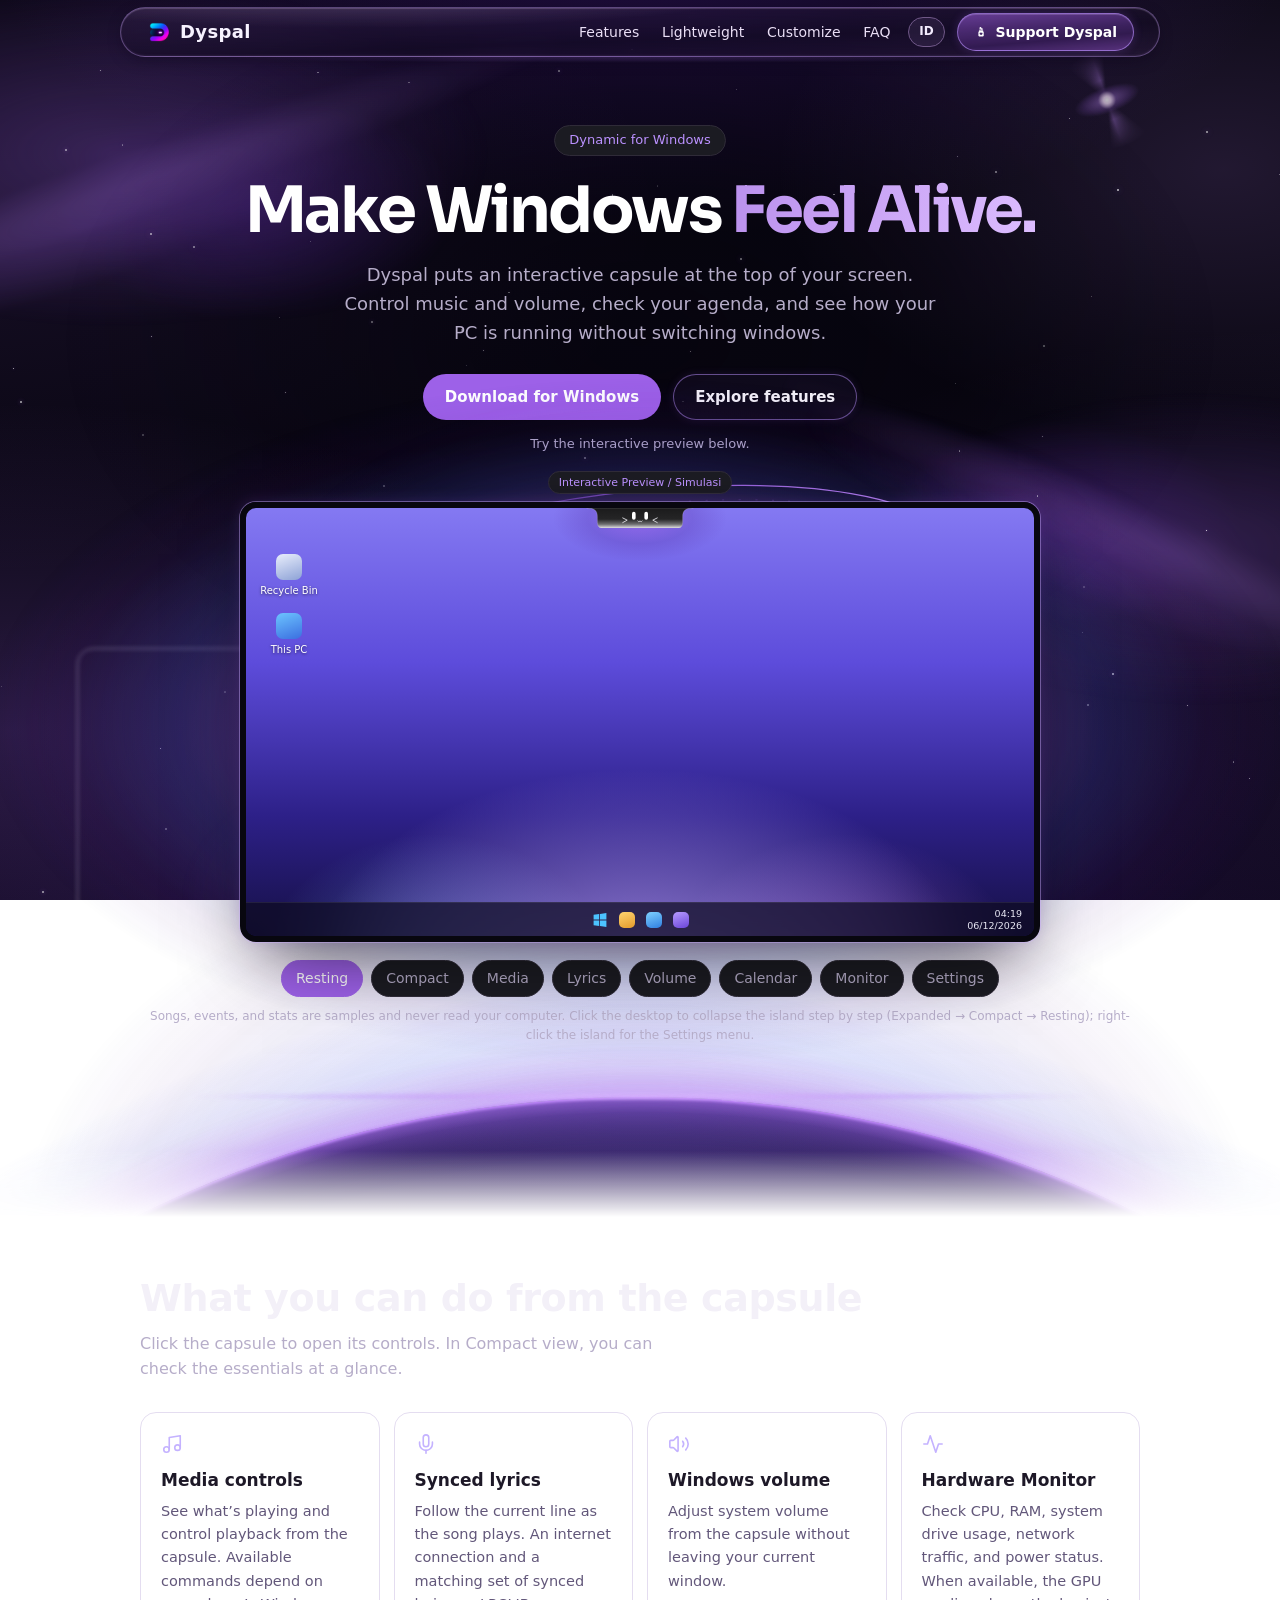
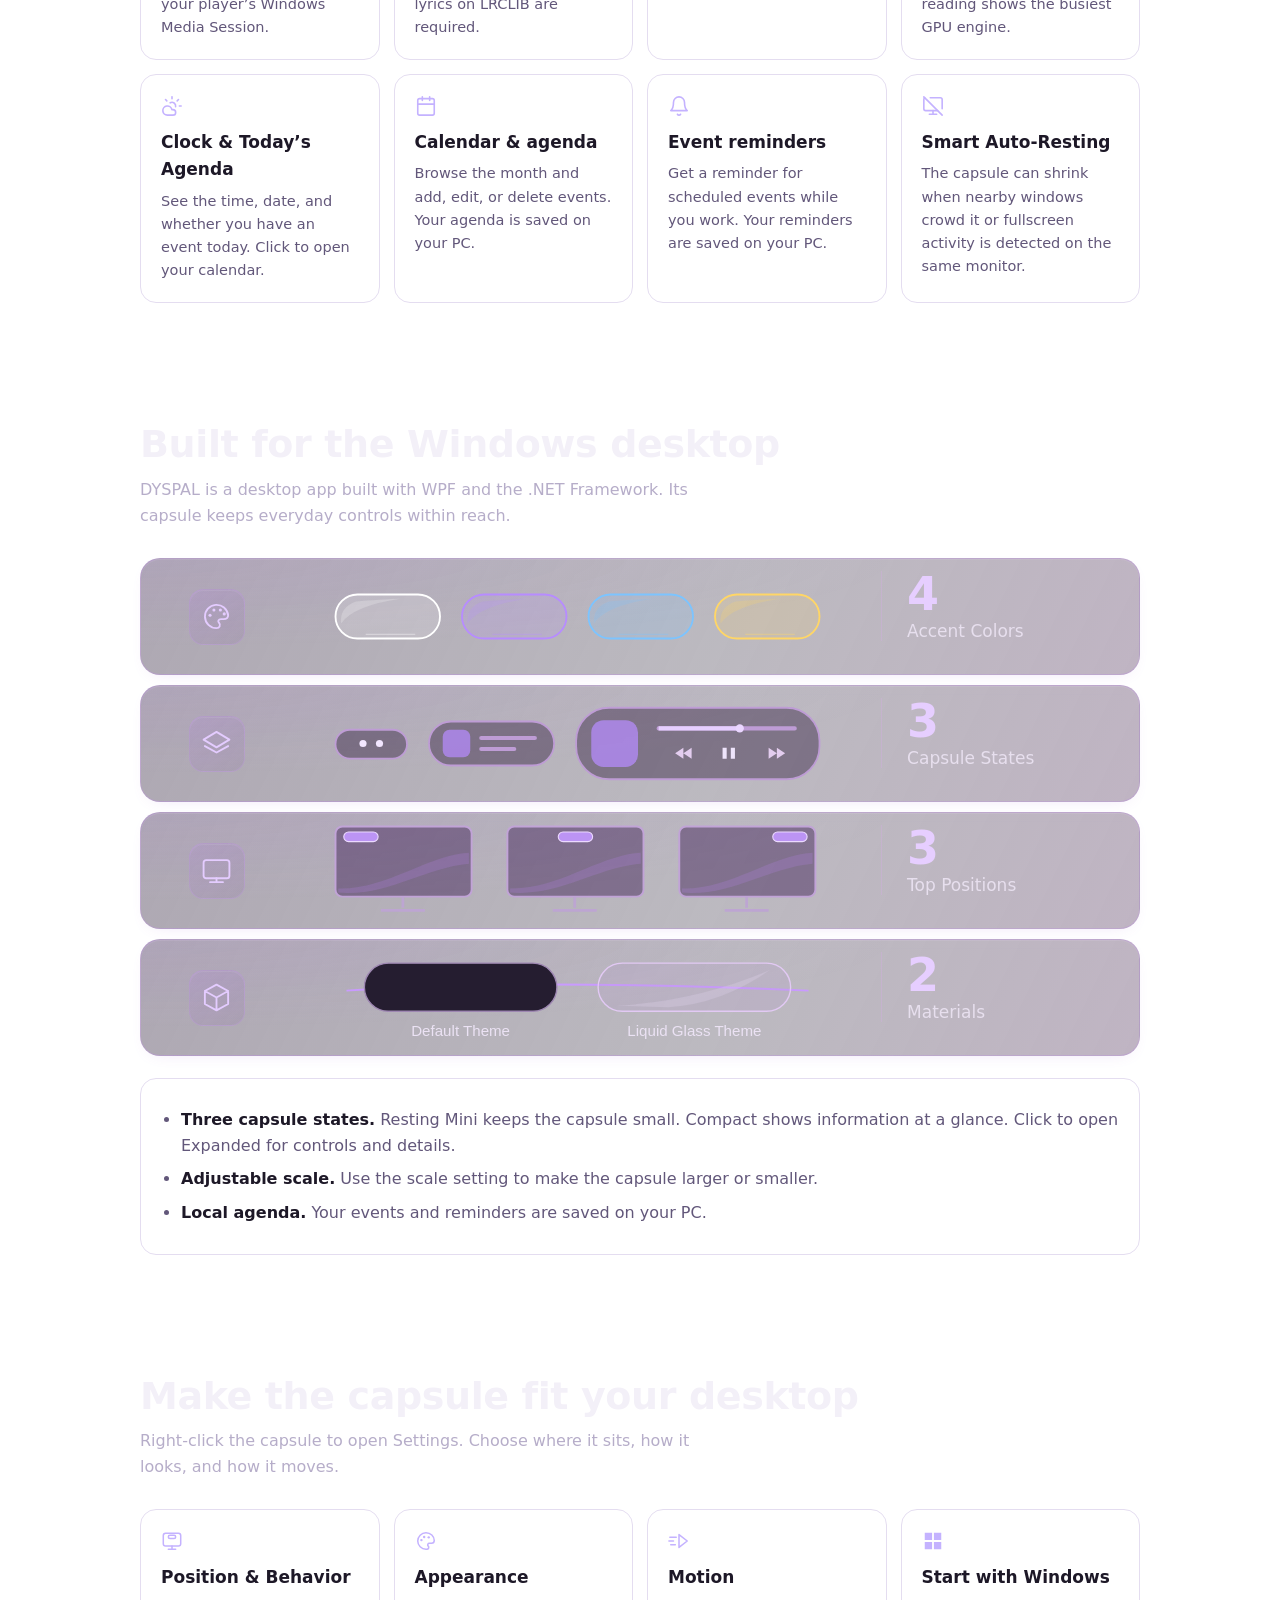
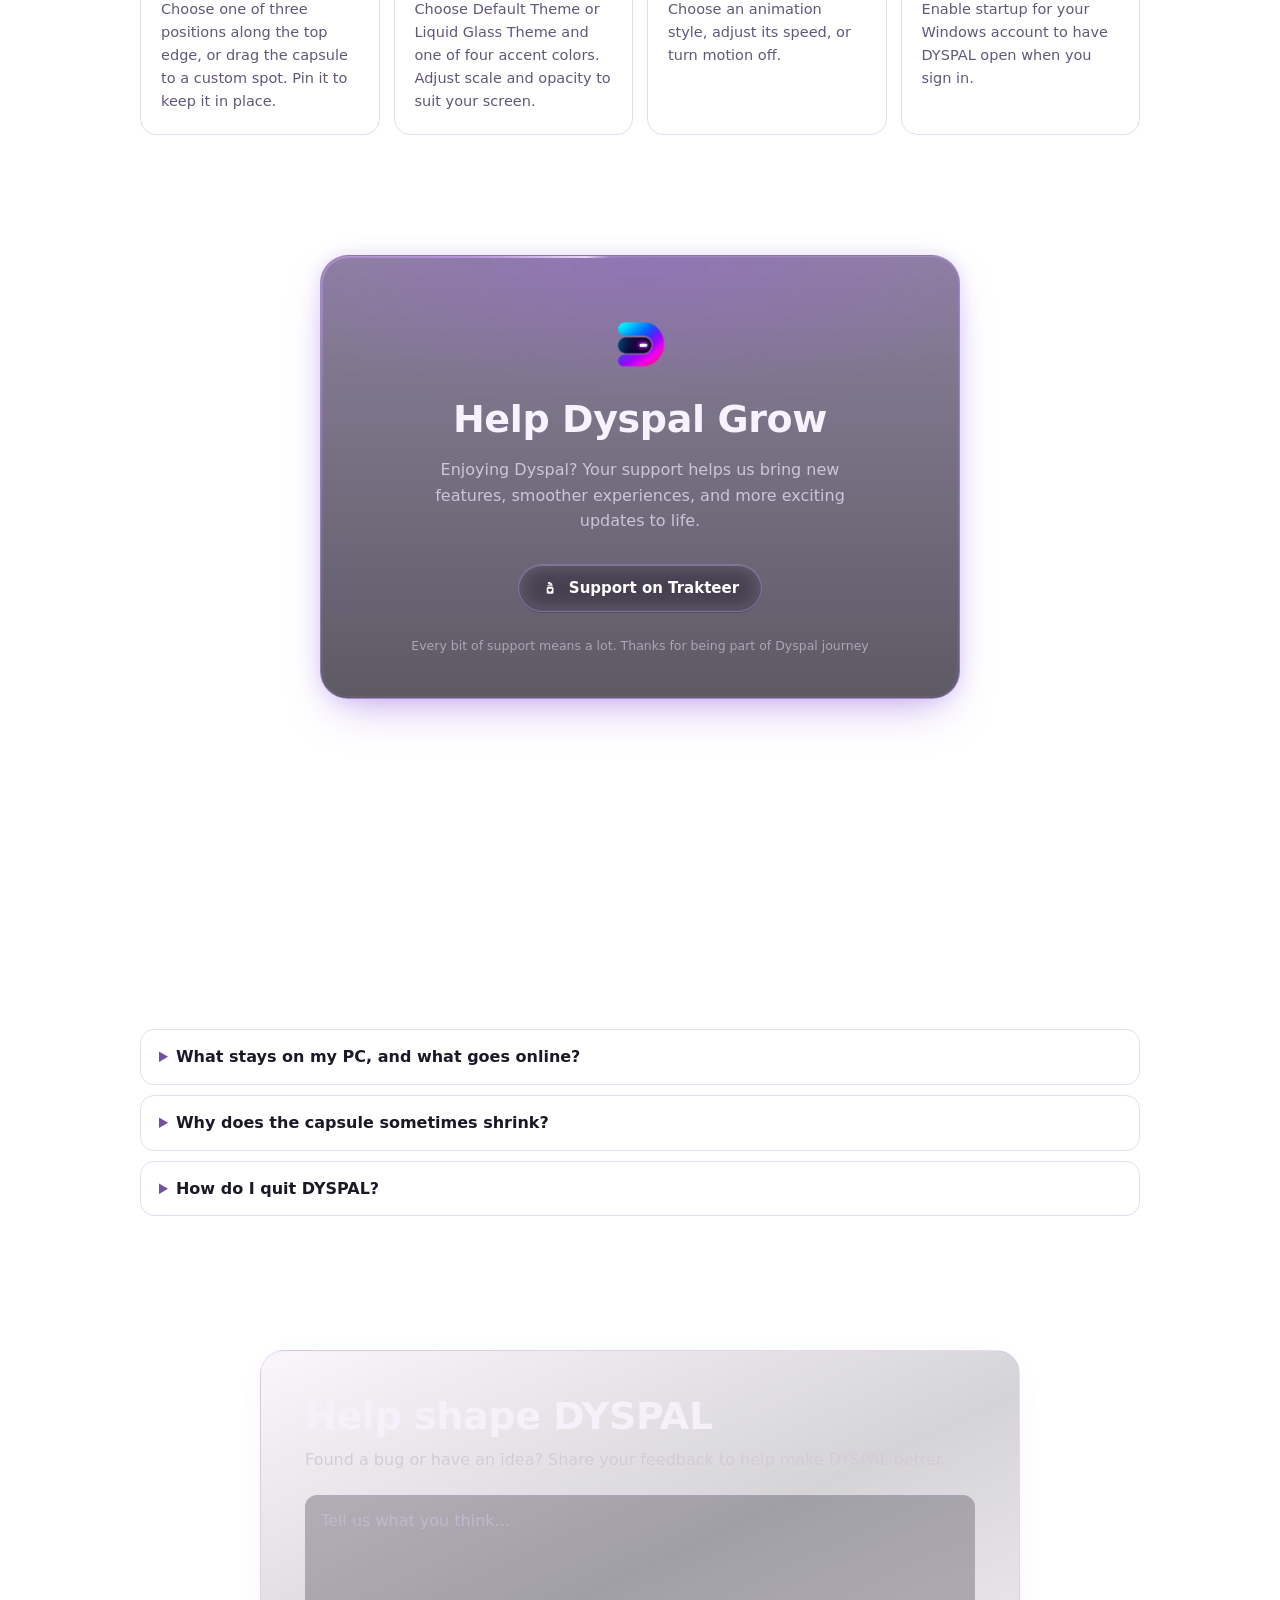
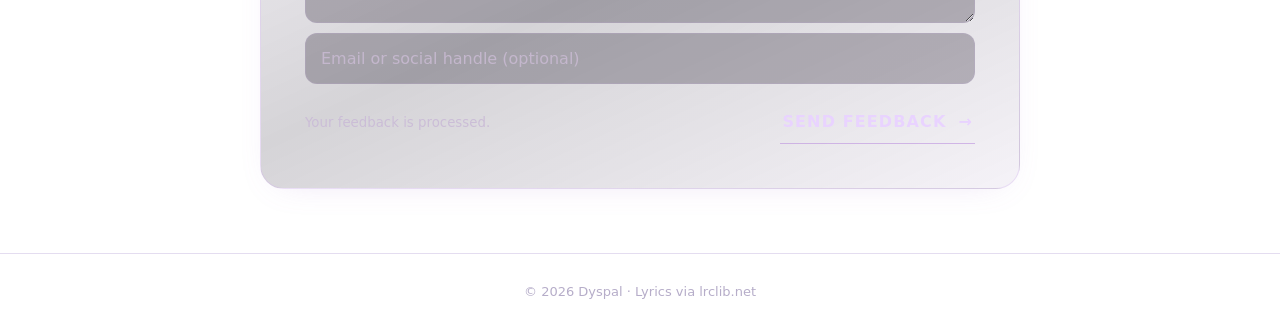
==== index.html @ 868cf708 "Add files via upload" ====
<!DOCTYPE html>
<html lang="id">
<head>
  <meta charset="utf-8">
  <meta name="viewport" content="width=device-width, initial-scale=1">
  <title>Dyspal</title>
  <meta name="description" content="">
  <link rel="icon" href="./assets/Dyspal v2 Logo.png" type="image/png">
  <script>
    // Signature Loading: sembunyikan Hero sebelum paint pertama (anti white-flash / double fade-in).
    // Hanya pada kunjungan pertama per sesi, tanpa reduced-motion, tanpa deep-link anchor.
    (function () {
      try {
        var deep = location.hash && location.hash !== '#top';
        var seen = sessionStorage.getItem('dyspal-intro-seen') === '1';
        var rm = matchMedia('(prefers-reduced-motion: reduce)').matches;
        if (deep || seen || rm) return;
        var h = document.documentElement;
        h.classList.add('intro-on');
        // Safety: jika JS modul gagal dimuat, website tetap tampil.
        setTimeout(function () { h.classList.remove('intro-on'); }, 4000);
      } catch (e) { /* abaikan */ }
    })();
  </script>
  <script type="module" crossorigin src="./assets/index-UWG1ydVb.js"></script>
  <link rel="modulepreload" crossorigin href="./assets/id-oXL_mP9E.js">
  <link rel="stylesheet" crossorigin href="./assets/id-CGph6nHz.css">
  <link rel="stylesheet" crossorigin href="./assets/index-MA2Hdbw7.css">
</head>
<body>
  <div id="app"></div>
</body>
</html>
---- assets/id-CGph6nHz.css ----
.hero-wrap{position:relative;overflow:clip}.hero-wrap>.hero{position:relative;z-index:1}.galaxy{position:absolute;top:0;right:0;bottom:0;left:0;pointer-events:none;z-index:0;overflow:hidden}.gx-on{background:#07050f;color:var(--tx)}.gx-on .hero{padding-bottom:40px}.gx-on{padding-bottom:120px;--gx-hz:120px}.gx-m{padding-bottom:70px;--gx-hz:64px}.gx-space{position:absolute;top:0;right:0;bottom:0;left:0;background:radial-gradient(ellipse 46% 30% at 50% 26%,rgba(7,5,15,.62),transparent 72%),radial-gradient(ellipse 80% 55% at 50% 100%,rgba(var(--gx-deep),.4),transparent 75%),radial-gradient(ellipse 60% 40% at 50% 0,rgba(var(--gx-deep),.18),transparent 70%),radial-gradient(ellipse 55% 42% at 10% 94%,rgba(var(--gx-blue),.17),transparent 70%),radial-gradient(ellipse 55% 42% at 90% 88%,rgba(var(--gx-blue),.15),transparent 70%),linear-gradient(180deg,#07050f,#080617 52%,#0a0821)}.gx-neb{position:absolute;will-change:transform,opacity;opacity:calc(.9*var(--gx-neb)*var(--gx-br));animation:gx-drift 38s ease-in-out infinite alternate}.gx-neb.n1{left:-20%;top:20%;width:64%;height:78%;background:radial-gradient(ellipse 52% 36% at 42% 58%,rgba(var(--gx-rgb),.72),transparent 70%),radial-gradient(ellipse 38% 38% at 62% 44%,rgba(var(--gx-deep),.95),transparent 72%),radial-gradient(ellipse 24% 18% at 30% 72%,rgba(var(--gx-rim),.42),transparent 70%),radial-gradient(ellipse 60% 8% at 50% 40%,rgba(var(--gx-rim),.22),transparent 80%)}.gx-neb.n2{right:-18%;top:2%;width:58%;height:74%;animation-duration:46s;animation-direction:alternate-reverse;background:radial-gradient(ellipse 50% 34% at 55% 48%,rgba(var(--gx-rgb),.62),transparent 70%),radial-gradient(ellipse 36% 36% at 40% 60%,rgba(var(--gx-deep),.95),transparent 72%),radial-gradient(ellipse 22% 16% at 68% 34%,rgba(var(--gx-rim),.38),transparent 70%),radial-gradient(ellipse 55% 7% at 50% 52%,rgba(var(--gx-rim),.2),transparent 80%)}.gx-neb.n3{left:4%;right:4%;bottom:0;height:46%;animation-duration:52s;opacity:calc(.8*var(--gx-neb)*var(--gx-br));background:radial-gradient(ellipse 50% 60% at 50% 100%,rgba(var(--gx-rgb),.68),transparent 72%),radial-gradient(ellipse 22% 36% at 22% 90%,rgba(var(--gx-rim),.22),transparent 70%)}.gx-neb.n4{left:20%;right:20%;top:34%;height:52%;animation-duration:64s;opacity:calc(.62*var(--gx-neb)*var(--gx-br));background:radial-gradient(ellipse 46% 42% at 36% 52%,rgba(var(--gx-blue),.34),transparent 72%),radial-gradient(ellipse 40% 36% at 66% 58%,rgba(var(--gx-rgb),.3),transparent 72%)}.gx-aura{position:absolute;left:50%;bottom:-40px;width:130%;height:78%;margin-left:-65%;will-change:transform,opacity;background:radial-gradient(ellipse 50% 62% at 50% 100%,rgba(var(--gx-rgb),.36) 0,rgba(var(--gx-blue),.16) 42%,rgba(var(--gx-deep),.08) 62%,transparent 76%);opacity:calc(.8*var(--gx-hg)*var(--gx-br));transform-origin:50% 100%;animation:gx-aura-br 9s ease-in-out infinite}@keyframes gx-aura-br{0%,to{opacity:calc(.62*var(--gx-hg)*var(--gx-br));transform:scale(.97)}50%{opacity:calc(.95*var(--gx-hg)*var(--gx-br));transform:scale(calc(1 + .05*var(--gx-amp)))}}@keyframes gx-drift{0%{transform:translate3d(calc(-2.5% * var(--gx-amp)),0,0) scale(1)}to{transform:translate3d(calc(3% * var(--gx-amp)),calc(2% * var(--gx-amp)),0) scale(calc(1 + .07 * var(--gx-amp)))}}.gx-spiral{position:absolute;right:8%;top:11%;width:150px;height:60px;transform:rotate(-24deg);opacity:calc(.9*var(--gx-br));background:radial-gradient(ellipse 9% 22% at 50% 50%,#fff 0,rgba(255,236,255,.9) 40%,transparent 100%),radial-gradient(ellipse 50% 46% at 50% 50%,rgba(var(--gx-rim),.75),rgba(var(--gx-rgb),.3) 55%,transparent 78%)}.gx-spiral:after{content:"";position:absolute;top:-6px;right:-26px;bottom:-6px;left:-26px;border-radius:50%;border:1px solid rgba(var(--gx-rim),.35);transform:rotate(14deg) scaleY(.5)}.gx-stars{position:absolute;top:0;right:0;bottom:0;left:0;will-change:translate}.gx-stars i{position:absolute;width:var(--s);height:var(--s);border-radius:50%;background:#fff;box-shadow:0 0 calc(var(--s)*3) rgba(var(--gx-rim),.9);opacity:var(--o);animation:gx-shim var(--d) ease-in-out var(--w) infinite}@keyframes gx-shim{0%,to{opacity:var(--o)}50%{opacity:calc(var(--o)*(1 - .5*var(--gx-amp)))}}.gx-stars.far i{box-shadow:0 0 calc(var(--s)*2) rgba(var(--gx-rim),.6)}.gx-stars.gl i{background:#eef1ff;box-shadow:0 0 6px 1px rgba(var(--gx-rim),.55),0 0 16px 2px rgba(var(--gx-blue),.28);opacity:0;animation:gx-glint var(--d) ease-in-out var(--w) infinite}@keyframes gx-glint{0%,to{opacity:calc(var(--o)*.12);scale:.8}50%{opacity:var(--o);scale:1.15}}@keyframes gx-tw{0%,to{opacity:calc(var(--o)*(1 - .7*var(--gx-amp)))}50%{opacity:var(--o)}}.gx-streak{position:absolute;height:1.5px;width:130px;transform:rotate(-34deg);background:linear-gradient(90deg,transparent,rgba(var(--gx-rim),.95));opacity:0;animation:gx-shoot 16s ease-in infinite}.gx-streak.s1{left:7%;top:38%}.gx-streak.s2{right:9%;top:66%;animation-delay:-8s;width:100px}@keyframes gx-shoot{0%,84%{opacity:0;translate:0 0}88%{opacity:.85}to{opacity:0;translate:calc(90px*var(--gx-amp)) calc(-60px*var(--gx-amp))}}.gx-planet{position:absolute;left:50%;top:calc(100% - var(--gx-hz,120px));width:max(1500px,175%);aspect-ratio:1;border-radius:50%;will-change:transform;transform:translate(-50%) translateY(var(--gx-planet-shift,0px)) scale(calc(1 + var(--gx-pp,0) * .05));background:radial-gradient(ellipse 60% 14% at 50% 0,rgba(var(--gx-rgb),.3),transparent 100%),radial-gradient(ellipse 72% 6% at 50% 0,rgba(var(--gx-blue),.22),transparent 100%),radial-gradient(circle at 50% 0,#171034 0,#07050f 46%);box-shadow:inset 0 2px 3px rgba(var(--gx-rim),calc(.95*var(--gx-br))),inset 0 10px 40px rgba(var(--gx-rgb),calc(.7*var(--gx-br))),0 -6px 46px rgba(var(--gx-rgb),calc(.55*var(--gx-br))),0 -1px 3px rgba(var(--gx-rim),calc(.6*var(--gx-br)))}.gx-planet:before{content:"";position:absolute;left:30%;right:30%;top:-3px;height:5px;border-radius:50%;background:radial-gradient(ellipse,rgba(255,255,255,.95),rgba(var(--gx-rim),.6) 45%,transparent 75%);filter:blur(2px)}.gx-atmo{position:absolute;top:-5%;right:-5%;bottom:-5%;left:-5%;border-radius:50%;pointer-events:none;will-change:opacity;opacity:calc(.9*var(--gx-hg)*var(--gx-br));background:radial-gradient(circle closest-side,transparent 89.6%,rgba(var(--gx-rim),.3) 90.9%,rgba(var(--gx-rgb),.2) 92.3%,rgba(var(--gx-blue),.09) 95.2%,transparent 100%);animation:gx-atmo-br 10s ease-in-out infinite}@keyframes gx-atmo-br{0%,to{opacity:calc(.6*var(--gx-hg)*var(--gx-br))}50%{opacity:calc(1*var(--gx-hg)*var(--gx-br))}}.gx-halo{position:absolute;left:50%;top:44%;width:132%;height:120%;z-index:-1;pointer-events:none;will-change:transform,opacity;transform:translate(-50%,-50%);opacity:calc(.85*var(--gx-halo)*var(--gx-br));background:radial-gradient(closest-side,rgba(var(--gx-rgb),.5),rgba(var(--gx-rgb),.42) 52%,rgba(var(--gx-blue),.22) 70%,rgba(var(--gx-deep),.09) 86%,transparent);animation:gx-halo-br 9s ease-in-out infinite}@keyframes gx-halo-br{0%,to{opacity:calc(.58*var(--gx-halo)*var(--gx-br));transform:translate(-50%,-50%) scale(.96)}50%{opacity:calc(.92*var(--gx-halo)*var(--gx-br));transform:translate(-50%,-50%) scale(calc(1 + .05*var(--gx-amp)))}}.gx-ring{position:absolute;left:50%;top:-4px;width:min(660px,108%);transform:translate(-50%);z-index:-1;pointer-events:none;opacity:var(--gx-br)}.gx-ring svg{display:block;width:100%;height:auto;overflow:visible}.gx-ring .r1{stroke-dasharray:150 850;animation:gx-orbit var(--gx-orbit) linear infinite}.gx-ring .r1.w{opacity:.32}.gx-ring .r2{animation:gx-orbit calc(var(--gx-orbit)*1.8) linear infinite;stroke-dasharray:2 14}@keyframes gx-orbit{to{stroke-dashoffset:-1000}}.gx-m .gx-ring .r2,.gx-m .gx-ring .w{display:none}.gx-on .anchor:before{content:"";position:absolute;inset:calc(var(--gx-glow)*-.55);z-index:-1;border-radius:60px;pointer-events:none;opacity:calc(.8*var(--gx-br));background:radial-gradient(closest-side,rgba(var(--gx-rgb),.8),rgba(var(--gx-deep),.25) 60%,transparent);transition:inset .5s;animation:gx-breathe 7s ease-in-out infinite}@keyframes gx-breathe{0%,to{transform:scale(.94);opacity:calc(.55*var(--gx-br))}50%{transform:scale(1.04);opacity:calc(.85*var(--gx-br))}}.gx-on .isl{box-shadow:0 0 0 1px rgba(var(--gx-rim),.26),0 0 calc(var(--gx-glow)*.7) -10px rgba(var(--gx-rgb),.7),0 18px 50px #00000080,inset 0 1px #ffffff0f}.gx-on .screen{background:none;border-color:transparent}.gx-on .screen:before{opacity:calc(var(--aura-i,.5)*.7)}.gx-on .note,.gx-on .meta{color:var(--mu)}.gx-enter .gx-on .galaxy{animation:gx-fade 1.2s ease both}.gx-enter .gx-on .gx-neb{animation:gx-fade 2.2s .3s ease both,gx-drift 38s ease-in-out infinite alternate}.gx-enter .gx-on .hero>.tag,.gx-enter .gx-on .hero>h1,.gx-enter .gx-on .hero>.lead,.gx-enter .gx-on .hero>.cta,.gx-enter .gx-on .hero>.meta{animation:gx-up .8s .6s ease both}.gx-enter .gx-on .screen>.badge,.gx-enter .gx-on .stg,.gx-enter .gx-on .tabs{animation:gx-up .9s .95s ease both}.gx-enter .gx-on .gx-ring{animation:gx-fade 1.8s 1.3s ease both}@keyframes gx-fade{0%{opacity:0}}@keyframes gx-up{0%{opacity:0;transform:translateY(16px)}}.gx-paused .galaxy *,.gx-paused .gx-ring *,.gx-paused .gx-halo,.gx-paused .anchor:before{animation-play-state:paused!important}.gx-m .gx-spiral,.gx-m .gx-streak,.gx-m .gx-neb.n3,.gx-m .gx-neb.n4{display:none}.gx-m .gx-aura{width:190%;margin-left:-95%;height:60%}.gx-m .gx-halo{width:175%;height:112%}.gx-m .gx-neb,.gx-t .gx-neb{-webkit-mask-image:radial-gradient(closest-side,#000 45%,transparent 100%);mask-image:radial-gradient(closest-side,#000 45%,transparent 100%)}.gx-m .gx-neb{left:-30%;right:auto;width:120%;opacity:calc(.75*var(--gx-neb)*var(--gx-br))}.gx-m .gx-neb.n2{left:auto;right:-30%;top:38%}.gx-t .gx-streak.s2{display:none}@media (prefers-reduced-motion:reduce){.galaxy *,.gx-ring *,.gx-halo,.gx-on .anchor:before{animation:none!important}.gx-stars.gl i{opacity:calc(var(--o)*.7)}.gx-ring .r1{display:none}.gx-stars i{opacity:var(--o)}}.gx-wisps,.gx-trails{position:absolute;top:0;right:0;bottom:0;left:0;will-change:translate}.gx-wisp{position:absolute;display:block;will-change:transform,opacity;opacity:calc(.85*var(--gx-neb)*var(--gx-br));animation:gx-wisp 34s ease-in-out infinite alternate}.gx-wisp.w1{left:-8%;top:3%;width:46%;height:30%;rotate:20deg;background:radial-gradient(ellipse 22% 14% at 60% 56%,rgba(240,214,255,.42),transparent 70%),radial-gradient(ellipse 46% 26% at 54% 52%,rgba(var(--gx-rim),.36),transparent 72%),radial-gradient(ellipse 70% 46% at 46% 50%,rgba(var(--gx-rgb),.3),transparent 74%)}.gx-wisp.w2{left:-6%;top:40%;width:30%;height:22%;rotate:14deg;animation-duration:41s;animation-delay:-12s;background:radial-gradient(ellipse 20% 14% at 66% 62%,rgba(236,206,255,.4),transparent 70%),radial-gradient(ellipse 52% 34% at 52% 54%,rgba(var(--gx-rim),.3),transparent 72%),radial-gradient(ellipse 72% 50% at 44% 50%,rgba(var(--gx-rgb),.26),transparent 74%)}.gx-wisp.w3{left:-10%;top:62%;width:36%;height:24%;rotate:16deg;animation-duration:45s;animation-delay:-20s;background:radial-gradient(ellipse 46% 26% at 56% 52%,rgba(var(--gx-rim),.3),transparent 72%),radial-gradient(ellipse 72% 48% at 48% 50%,rgba(var(--gx-rgb),.26),transparent 74%)}.gx-wisp.w4{right:-8%;top:46%;width:34%;height:36%;rotate:-32deg;animation-duration:38s;animation-delay:-6s;animation-direction:alternate-reverse;background:radial-gradient(ellipse 18% 14% at 44% 52%,rgba(242,216,255,.42),transparent 70%),radial-gradient(ellipse 48% 28% at 50% 50%,rgba(var(--gx-rim),.34),transparent 72%),radial-gradient(ellipse 72% 46% at 54% 50%,rgba(var(--gx-rgb),.3),transparent 74%)}@keyframes gx-wisp{0%{transform:translateZ(0) scale(1);opacity:calc(.62*var(--gx-neb)*var(--gx-br))}to{transform:translate3d(calc(2.4% * var(--gx-amp)),calc(-2% * var(--gx-amp)),0) scale(calc(1 + .06*var(--gx-amp)));opacity:calc(.95*var(--gx-neb)*var(--gx-br))}}.gx-trails svg{position:absolute;top:0;right:0;bottom:0;left:0;width:100%;height:100%;overflow:visible}.gx-trails path{fill:none;stroke-linecap:round;vector-effect:non-scaling-stroke}.gx-trails .tg{stroke-width:7;opacity:.12}.gx-trails .tl{stroke-width:1.1;opacity:.7;animation:gx-trail-br 11s ease-in-out infinite}.gx-trails .tl.f{stroke-width:1.6;stroke-dasharray:70 930;opacity:.5;animation:gx-flow 9s linear infinite}@keyframes gx-trail-br{0%,to{opacity:.45}50%{opacity:.8}}@keyframes gx-flow{to{stroke-dashoffset:-1000}}.gx-comet{position:absolute;left:82.6%;top:33.3%;width:8px;height:8px;margin:-4px 0 0 -4px;border-radius:50%;background:#fff;will-change:transform,opacity;box-shadow:0 0 8px 3px rgba(var(--gx-rim),.9),0 0 34px 12px rgba(var(--gx-rgb),.42),0 0 80px 30px rgba(var(--gx-rgb),.14);animation:gx-comet 8s ease-in-out infinite}@keyframes gx-comet{0%,to{opacity:.75;transform:scale(.9)}50%{opacity:1;transform:scale(1.12)}}.gx-spiral>i{position:absolute;left:50%;top:50%;width:210px;height:210px;margin:-105px 0 0 -105px;border-radius:50%;will-change:transform;background:conic-gradient(from 0deg,transparent 0 6%,rgba(var(--gx-rim),.42) 16%,transparent 30% 56%,rgba(var(--gx-rim),.42) 66%,transparent 80%);-webkit-mask-image:radial-gradient(closest-side,transparent 22%,#000 38%,rgba(0,0,0,.4) 70%,transparent 100%);mask-image:radial-gradient(closest-side,transparent 22%,#000 38%,rgba(0,0,0,.4) 70%,transparent 100%);transform:rotate(14deg) scaleY(.38) rotate(0);animation:gx-spin 120s linear infinite}@keyframes gx-spin{to{transform:rotate(14deg) scaleY(.38) rotate(360deg)}}.gx-cur{position:absolute;left:0;top:0;width:560px;height:560px;border-radius:50%;pointer-events:none;opacity:0;will-change:transform,opacity;background:radial-gradient(closest-side,rgba(var(--gx-rim),.2),rgba(var(--gx-rgb),.1) 42%,rgba(var(--gx-deep),.04) 70%,transparent)}.gx-cur.t{width:380px;height:380px;background:radial-gradient(closest-side,rgba(var(--gx-rgb),.16),rgba(var(--gx-deep),.07) 55%,transparent)}.gx-sky .gx-cur{background:radial-gradient(closest-side,rgba(var(--gxs-rim,196,140,255),.16),rgba(var(--gxs-rgb,157,97,232),.08) 42%,transparent)}.gx-sky .gx-cur.t{background:radial-gradient(closest-side,rgba(var(--gxs-rgb,157,97,232),.12),transparent)}.gx-t .gx-wisp.w3,.gx-t .gx-trails .tl.f,.gx-m .gx-trails,.gx-m .gx-wisp.w2,.gx-m .gx-wisp.w3,.gx-m .gx-cur{display:none}.gx-m .gx-wisp.w1{width:80%;left:-24%}.gx-m .gx-wisp.w4{width:70%;right:-24%}.gx-on .screen{overflow:visible}.gx-m .screen:before{width:150%}html.gx-page body,.gx-page .gx-on{background:transparent}.gx-page .gx-space{background:radial-gradient(ellipse 45% 32% at 50% 24%,rgba(7,5,15,.48),transparent)}.gx-page .galaxy{-webkit-mask-image:linear-gradient(to bottom,#000 0 calc(100% - 66px),transparent);mask-image:linear-gradient(to bottom,#000 0 calc(100% - 66px),transparent)}.gx-page main>section>.w>h2{color:#f3f0f8}.gx-page main>section>.w>.sub,.gx-page footer{color:#b6adc9}.gx-sky{position:fixed;top:0;right:0;bottom:0;left:0;z-index:-1;pointer-events:none;overflow:hidden;background:#07050f}.gx-sky-space{position:absolute;top:-10%;right:-10%;bottom:-10%;left:-10%;background:radial-gradient(ellipse 60% 42% at 50% 0%,rgba(var(--gxs-deep,76,29,149),.4),transparent 72%),radial-gradient(ellipse 85% 60% at 50% 100%,rgba(var(--gxs-deep,76,29,149),.32),transparent 75%),radial-gradient(ellipse 65% 48% at 6% 28%,rgba(var(--gxs-rgb,157,97,232),.1),transparent 70%),radial-gradient(ellipse 65% 48% at 94% 72%,rgba(var(--gxs-rgb,157,97,232),.1),transparent 70%),#07050f}.gx-sky-neb{position:absolute;filter:blur(2px);opacity:calc(.55*var(--gxs-neb,1)*var(--gxs-br,1));will-change:transform;transform:translate3d(0,var(--gx-sky-shift,0px),0)}.gx-sky-neb.a{left:-25%;top:-10%;width:75%;height:60%;background:radial-gradient(ellipse 55% 45% at 45% 45%,rgba(var(--gxs-rgb,157,97,232),.5),transparent 72%),radial-gradient(ellipse 30% 30% at 60% 55%,rgba(var(--gxs-deep,76,29,149),.8),transparent 70%)}.gx-sky-neb.b{right:-25%;top:32%;width:70%;height:58%;transform:translate3d(0,var(--gx-sky-shift2,0px),0);background:radial-gradient(ellipse 50% 42% at 55% 50%,rgba(var(--gxs-rgb,157,97,232),.44),transparent 72%),radial-gradient(ellipse 28% 28% at 40% 45%,rgba(var(--gxs-deep,76,29,149),.78),transparent 70%)}.gx-sky-neb.c{left:6%;bottom:-18%;width:60%;height:46%;background:radial-gradient(ellipse 50% 50% at 50% 60%,rgba(var(--gxs-rgb,157,97,232),.4),transparent 74%)}.gx-sky-spiral{position:absolute;right:10%;top:9%;width:90px;height:38px;will-change:transform;opacity:calc(.7*var(--gxs-br,1));transform:rotate(-20deg) translate3d(0,var(--gx-sky-shift,0px),0);background:radial-gradient(ellipse 10% 24% at 50% 50%,#fff 0,rgba(255,236,255,.85) 42%,transparent 100%),radial-gradient(ellipse 48% 44% at 50% 50%,rgba(var(--gxs-rim,196,140,255),.6),rgba(var(--gxs-rgb,157,97,232),.24) 55%,transparent 78%)}.gx-sky-stars{position:absolute;top:0;right:0;bottom:0;left:0;will-change:transform;transform:translate3d(0,var(--gx-sky-star-shift,0px),0)}.gx-sky-stars i{position:absolute;width:var(--s);height:var(--s);border-radius:50%;background:#fff;opacity:var(--o);box-shadow:0 0 calc(var(--s)*3) rgba(var(--gxs-rim,196,140,255),.85);animation:gx-tw var(--d) ease-in-out var(--w) infinite}.gx-sky-t .gx-sky-neb{opacity:calc(.45*var(--gxs-neb,1)*var(--gxs-br,1))}.gx-sky-m .gx-sky-spiral{display:none}.gx-sky-m .gx-sky-neb{filter:blur(1px)}.gx-sky-paused .gx-sky-stars i{animation-play-state:paused!important}.gx-sky{--gx-amp:1}.gx-sky-neb{animation:gxs-cloud 78s ease-in-out -21s infinite alternate}.gx-sky-neb.b{animation-duration:96s;animation-delay:-58s;animation-direction:alternate-reverse}.gx-sky-neb.c{animation-duration:67s;animation-delay:-35s}.gx-sky-neb:before{content:"";position:absolute;top:5%;right:5%;bottom:5%;left:5%;rotate:-19deg;background:radial-gradient(ellipse 54% 7% at 50% 49%,rgba(var(--gxs-rim),.28),transparent),radial-gradient(ellipse 43% 14% at 40% 54%,rgba(var(--gxs-rgb),.43),transparent 85%)}.gx-sky-neb.b:before{rotate:24deg}@keyframes gxs-cloud{0%{translate:-4% -2%}to{translate:5% 3%}}.gx-sky-spiral:before{content:"";position:absolute;top:-80%;right:-22%;bottom:-80%;left:-22%;border-radius:50%;background:repeating-conic-gradient(from 15deg,transparent 0 37%,rgba(var(--gxs-rim),.46) 46%,transparent 50%);-webkit-mask-image:radial-gradient(closest-side,transparent 14%,#000 42%,transparent);mask-image:radial-gradient(closest-side,transparent 14%,#000 42%,transparent);animation:gx-spin 120s linear infinite}.gx-sky-space:after{content:"";position:absolute;top:0;right:0;bottom:0;left:0;background:radial-gradient(ellipse 55% 40% at 9% 76%,rgba(var(--gxs-rgb),.23),transparent 76%),radial-gradient(ellipse 38% 33% at 88% 24%,rgba(var(--gxs-rim),.14),transparent 77%);animation:gxs-breathe 17s ease-in-out infinite}@keyframes gxs-breathe{0%,to{opacity:.45}50%{opacity:.94}}.gx-sky-flight{position:absolute;height:1.5px;opacity:0;transform-origin:right center;border-radius:100%;background:linear-gradient(90deg,transparent,rgba(var(--gxs-rim),.28) 58%,#efe4ff)}.gx-sky-flight:after{content:"";position:absolute;right:0;top:50%;translate:0 -50%;width:3px;height:3px;background:#f3e7ff;border-radius:50%;box-shadow:0 0 5px rgb(var(--gxs-rim))}.gx-sky-flight[data-kind=comet]{height:3px}.gx-sky-flight[data-kind=comet]:after{width:5px;height:5px;box-shadow:0 0 8px 2px rgb(var(--gxs-rim))}.gx-sky-stars i:nth-child(3n+1){animation:none}.gx-sky-paused .gx-sky *,.gx-sky-paused .gx-sky :before,.gx-sky-paused .gx-sky :after{animation-play-state:paused!important}@media (prefers-reduced-motion:reduce){.gx-sky *,.gx-sky :before,.gx-sky :after{animation:none!important}.gx-sky-stars i{animation:none!important}.gx-planet,.gx-sky-neb,.gx-sky-spiral,.gx-sky-stars{transform:none!important;transition:none!important}}
---- assets/index-MA2Hdbw7.css ----
html{scroll-behavior:smooth;scroll-padding-top:72px}*{box-sizing:border-box}body{margin:0;background:var(--bg);color:var(--tx);font:16px/1.6 Segoe UI,system-ui,-apple-system,sans-serif}a{color:inherit;text-decoration:none}.w{max-width:1040px;margin:0 auto;padding:0 20px}header{position:sticky;top:0;z-index:9;height:61px;padding:7px clamp(8px,2vw,24px) 4px;pointer-events:none}header>.w{position:relative;display:flex;align-items:center;gap:12px;height:100%;padding:0 clamp(11px,2vw,25px);pointer-events:auto;color:#f7f2ff;border-radius:999px;border:1px solid rgba(204,166,255,.38);background:radial-gradient(ellipse 46% 110% at 23% -63%,rgba(231,208,255,.29),transparent 95%),linear-gradient(178deg,#44305852,#120c1f8f 60%,#31224159);-webkit-backdrop-filter:blur(7px) saturate(1.18);backdrop-filter:blur(7px) saturate(1.18);box-shadow:inset 0 1px 1px #eed9ff36,inset 0 -1px 2px #c79be819,0 5px 16px -5px #0d0619a6}header>.w:after{content:"";position:absolute;pointer-events:none;inset-inline:4%;top:100%;height:12px;background:radial-gradient(ellipse 47% 7px at 50% 0,#b483f433,transparent)}@media (prefers-reduced-motion: no-preference){header>.w:before{content:"";position:absolute;top:-1px;right:-1px;bottom:-1px;left:-1px;pointer-events:none;background:center / 100% 100% no-repeat url("data:image/svg+xml,<svg xmlns='http://www.w3.org/2000/svg' xmlns:xlink='http://www.w3.org/1999/xlink'><defs><rect id='rim' x='1' y='1' rx='24' pathLength='100' style='width:calc(100%25 - 2px);height:calc(100%25 - 2px)'/></defs><g fill='none' stroke-linecap='round' stroke-width='1.5'><animate attributeName='stroke-dashoffset' from='0' to='100' dur='11s' repeatCount='indefinite'/><use xlink:href='%23rim' stroke='%23c684ef' stroke-opacity='0.08' stroke-dasharray='26 74'/><use xlink:href='%23rim' stroke='%23c684ef' stroke-opacity='0.1' stroke-dasharray='23 77'/><use xlink:href='%23rim' stroke='%23c684ef' stroke-opacity='0.12' stroke-dasharray='20 80'/><use xlink:href='%23rim' stroke='%23ba91ff' stroke-opacity='0.15' stroke-dasharray='17 83'/><use xlink:href='%23rim' stroke='%23ba91ff' stroke-opacity='0.18' stroke-dasharray='14 86'/><use xlink:href='%23rim' stroke='%23ba91ff' stroke-opacity='0.23' stroke-dasharray='11 89'/><use xlink:href='%23rim' stroke='%23efddff' stroke-opacity='0.3' stroke-dasharray='8 92'/><use xlink:href='%23rim' stroke='%23efddff' stroke-opacity='0.4' stroke-dasharray='5 95'/><use xlink:href='%23rim' stroke='%23efddff' stroke-opacity='0.68' stroke-dasharray='2 98'/></g></svg>");filter:drop-shadow(0 0 2px #cc98ff99);opacity:.54}}@media (hover: hover){header>.w:hover:before{opacity:.66}}header nav{gap:clamp(6px,1vw,15px);color:#eadff6}header nav a:not(.btn){border-radius:999px;padding:3px 5px}header .lang{color:#f4ecff;border-color:#705888;background:#c7a3f417}header .btn.s.sup-nav{color:#fff;backdrop-filter:none;-webkit-backdrop-filter:none;background:linear-gradient(175deg,#ac66f387,#5e2f955c 67%,#a25be070)}header :is(a,button):focus-visible{outline:2px solid #e1c6ff;outline-offset:2px}@media (hover: hover){header nav a:not(.btn):hover,header .lang:hover{color:#fff;background-color:#d0adff21}}@media (hover: hover) and (prefers-reduced-motion: no-preference){header nav a:not(.btn){transition:color .18s ease,background-color .18s ease}}.logo{font-weight:700;font-size:18px;letter-spacing:.02em;display:flex;align-items:center;gap:8px}.logo img{border-radius:7px}nav{margin-left:auto;display:flex;gap:18px;align-items:center;font-size:14px;color:var(--mu)}.lang{font:inherit;font-size:12px;font-weight:600;padding:4px 10px;border-radius:999px;border:1px solid var(--bd);background:var(--card);color:var(--mu);cursor:pointer}.btn{display:inline-block;padding:11px 22px;border-radius:999px;background:var(--ac2);color:#fff;font-weight:600;border:0;cursor:pointer;font-size:15px}.btn.s{padding:7px 16px;font-size:14px}.btn.o{background:transparent;color:var(--tx);box-shadow:inset 0 0 0 1px var(--bd)}.btn:hover{filter:brightness(1.08)}@media (max-width: 640px){nav a:not(.btn){display:none}}.hero{text-align:center;padding:64px 20px 24px}.tag{display:inline-block;font-size:13px;color:var(--ac);border:1px solid var(--bd);border-radius:999px;padding:4px 14px;background:var(--card)}@font-face{font-family:Sora;src:url(./sora-bold-CHn4oUc-.woff2) format("woff2");font-style:normal;font-weight:700;font-display:swap}.hero>h1{font:700 clamp(36px,7vw,64px)/1.15 "Sora","Segoe UI",sans-serif;letter-spacing:-.04em;margin:18px 0 14px;color:#fff}.hero>h1 em{font-style:normal;color:#c99bf5}@supports (background-clip: text){@media (forced-colors: none){.hero>h1 em{color:transparent;background-image:linear-gradient(105deg,#ba90ed,#dcbcff,#b88de8);background-size:200% 100%;-webkit-background-clip:text;background-clip:text}}@media (prefers-reduced-motion: no-preference) and (forced-colors: none){.hero>h1 em{animation:hero-lavender 10s ease-in-out infinite}}}@keyframes hero-lavender{50%{background-position:100% 50%}}.lead{max-width:600px;margin:0 auto 26px;color:var(--mu);font-size:18px}.cta{display:flex;gap:12px;justify-content:center;flex-wrap:wrap}.meta{font-size:13px;color:var(--mu);margin-top:14px}.tabs{display:flex;gap:8px;justify-content:center;flex-wrap:wrap;margin-top:18px}.tabs button{font:inherit;font-size:14px;padding:6px 14px;border-radius:999px;border:1px solid var(--bd);background:var(--card);color:var(--mu);cursor:pointer}.tabs button.on{background:var(--ac2);color:#fff;border-color:var(--ac2)}.note{font-size:12px;color:var(--mu);text-align:center;margin-top:10px}section{padding:60px 0}h2{font-size:clamp(26px,4vw,38px);line-height:1.15;margin:0 0 10px;letter-spacing:-.01em}.sub{color:var(--mu);max-width:560px;margin:0 0 30px}.g{display:grid;grid-template-columns:repeat(auto-fit,minmax(230px,1fr));gap:14px}.c{background:var(--card);border:1px solid var(--bd);border-radius:16px;padding:20px}.c h3{margin:0 0 6px;font-size:17px}.c .fi{display:block;color:#c4b2ff;margin-bottom:12px;flex-shrink:0}#kustom .g>.c:before{content:"";display:block;width:22px;height:22px;margin-bottom:12px;background:var(--customize-icon) center / contain no-repeat}#kustom .g>.c:nth-child(1){--customize-icon: url("data:image/svg+xml,<svg xmlns='http://www.w3.org/2000/svg' viewBox='0 0 24 24' fill='none' stroke='%23c4b2ff' stroke-width='1.65' stroke-linecap='round' stroke-linejoin='round'><rect x='2.5' y='3.5' width='19' height='14' rx='2.5'/><path d='M8 21h8m-4-3.5V21'/><rect x='8' y='5.8' width='8' height='3.4' rx='1.7'/></svg>")}#kustom .g>.c:nth-child(2){--customize-icon: url("data:image/svg+xml,<svg xmlns='http://www.w3.org/2000/svg' viewBox='0 0 24 24' fill='none' stroke='%23c4b2ff' stroke-width='1.65' stroke-linecap='round' stroke-linejoin='round'><path d='M12 3a9 9 0 1 0 0 18h1a2 2 0 0 0 1.4-3.4 1.8 1.8 0 0 1 1.3-3.1H18a3 3 0 0 0 3-3C21 6.9 17 3 12 3Z'/><g fill='%23c4b2ff' stroke='none'><circle cx='7' cy='11' r='1.3'/><circle cx='10' cy='7.6' r='1.3'/><circle cx='15' cy='8' r='1.3'/></g></svg>")}#kustom .g>.c:nth-child(3){--customize-icon: url("data:image/svg+xml,<svg xmlns='http://www.w3.org/2000/svg' viewBox='0 0 24 24' fill='none' stroke='%23c4b2ff' stroke-width='1.65' stroke-linecap='round' stroke-linejoin='round'><path d='M2 8h7M1 12h5m-3 4h5'/><path d='m12 5 9 7-9 7z'/></svg>")}#kustom .g>.c:nth-child(4){--customize-icon: url("data:image/svg+xml,<svg xmlns='http://www.w3.org/2000/svg' viewBox='0 0 24 24' fill='none' stroke='%23c4b2ff' stroke-width='1.65' stroke-linecap='round' stroke-linejoin='round'><path fill='%23c4b2ff' stroke='none' d='M3 3h8v8H3zm10 0h8v8h-8zM3 13h8v8H3zm10 0h8v8h-8z'/></svg>")}.c p{margin:0;color:var(--mu);font-size:14.5px}.st{display:grid;grid-template-columns:repeat(auto-fit,minmax(150px,1fr));gap:14px;margin-bottom:22px}.st div{text-align:center;background:var(--card);border:1px solid var(--bd);border-radius:16px;padding:20px 10px}.st b{display:block;font-size:30px;color:var(--ac)}.st span{font-size:13px;color:var(--mu)}#ringan>.w>.st{display:grid;grid-template-columns:minmax(0,1fr);gap:10px;padding:0;background:transparent}#ringan>.w>.st>.rv{display:grid;grid-template-columns:12% minmax(0,1fr) 25%;grid-template-rows:1fr 1fr;min-height:clamp(88px,9vw,116px);padding:8px clamp(8px,1.5vw,18px);text-align:left;border:1px solid #ba92dd61;border-radius:20px;background:radial-gradient(ellipse at top left,#b784e91a,transparent 54%),linear-gradient(116deg,#31223d65,#170f254a 58%,#47265158);backdrop-filter:blur(5px);-webkit-backdrop-filter:blur(5px);box-shadow:inset 0 1px #e9d3ff20,0 5px 18px -12px #9754d751}#ringan>.w>.st>.rv:before,#ringan>.w>.st>.rv:after{content:"";align-self:center;justify-self:center;pointer-events:none}#ringan>.w>.st>.rv:before{grid-area:1 / 1 / span 2;width:min(84%,54px);aspect-ratio:1;border-radius:26%;border:1px solid #ca9cf43b;background:var(--stat-icon) center / 57% no-repeat,linear-gradient(145deg,#b17ee530,#794e9820);box-shadow:inset 0 1px #efe0ff17}#ringan>.w>.st>.rv:after{grid-area:1 / 2 / span 2;width:94%;max-width:495px;aspect-ratio:5;background:var(--stat-art) center / contain no-repeat}#ringan>.w>.st>.rv>b,#ringan>.w>.st>.rv>span{grid-column:3;padding-inline-start:clamp(8px,2vw,32px);border-inline-start:1px solid #d0ade069}#ringan>.w>.st>.rv>b{grid-row:1;align-self:end;font-size:clamp(30px,3.8vw,46px);line-height:1;color:#e6ceff}#ringan>.w>.st>.rv>span{grid-row:2;align-self:start;padding-top:4px;font-size:clamp(12px,1.4vw,17px);line-height:1.2;color:#e7dfee}@media (hover: hover){#ringan>.w>.st>.rv:hover{border-color:#cfa9eea6;box-shadow:inset 0 1px #f3ddff42,0 4px 18px -10px #af78d954}#ringan>.w>.st>.rv:hover:after{filter:drop-shadow(0 0 2px #ba91df44)}#ringan>.w>.st>.rv:hover>b{color:#f2e4ff}}#ringan>.w>.st>.rv:nth-child(1){--stat-icon: url("data:image/svg+xml,<svg xmlns='http://www.w3.org/2000/svg' viewBox='0 0 24 24'><g fill='none' stroke='%23e4ccff' stroke-width='1.45' stroke-linecap='round' stroke-linejoin='round'><path d='M21 11c0 2-1.5 3-3.5 3h-2c-2 0-2.8 1.6-1.5 3 1.5 1.8.4 4-2 4a9 9 0 1 1 9-10Z'/><g fill='%23e4ccff' stroke='none'><circle cx='7' cy='11' r='1.2'/><circle cx='10' cy='7' r='1.2'/><circle cx='15' cy='7' r='1.2'/><circle cx='18' cy='10' r='1.2'/></g></g></svg>");--stat-art: url("data:image/svg+xml,<svg xmlns='http://www.w3.org/2000/svg' viewBox='0 0 360 72'><defs><g id='pill'><rect width='76' height='32' rx='16' fill='currentColor' fill-opacity='.17' stroke='currentColor' stroke-width='1.35'/><path d='M4 21Q13 8 47 3Q24 4 15 5Q3 9 4 21Z' fill='currentColor' opacity='.22'/><path d='M22 29h36' fill='none' stroke='currentColor' opacity='.35'/></g></defs><use href='%23pill' x='4' y='20' color='%23ffffff'/><use href='%23pill' x='96' y='20' color='%23b78cff'/><use href='%23pill' x='188' y='20' color='%237cc4ff'/><use href='%23pill' x='280' y='20' color='%23ffd666'/></svg>")}#ringan>.w>.st>.rv:nth-child(2){--stat-icon: url("data:image/svg+xml,<svg xmlns='http://www.w3.org/2000/svg' viewBox='0 0 24 24'><g fill='none' stroke='%23e4ccff' stroke-width='1.45' stroke-linecap='round' stroke-linejoin='round'><path d='m2 9 10-6 10 6-10 6Zm1 5 9 5 9-5'/></g></svg>");--stat-art: url("data:image/svg+xml,<svg xmlns='http://www.w3.org/2000/svg' viewBox='0 0 360 72'><g fill='%23382445' fill-opacity='.46' stroke='%23be9cd5' stroke-width='1.3'><rect x='4' y='26' width='52' height='21' rx='10.5'/><rect x='72' y='20' width='91' height='32' rx='16'/><rect x='179' y='10' width='177' height='52' rx='24'/></g><g fill='%23f2e6ff'><circle cx='24' cy='36' r='2.6'/><circle cx='36' cy='36' r='2.6'/></g><g fill='%23b78cff' fill-opacity='.72'><rect x='82' y='26' width='20' height='20' rx='5'/><rect x='190' y='19' width='34' height='34' rx='9'/></g><path d='M110 32h39m-39 8h24M239 25h99' stroke='%23be9cd5' stroke-width='3' stroke-linecap='round'/><path d='M239 25h59' stroke='%23e6cfff' stroke-width='3'/><circle cx='298' cy='25' r='3' fill='%23ead6ff'/><path d='m251 43 6-4v8zm6 0 6-4v8zm62-4 6 4-6 4zm6 0 6 4-6 4z' fill='%23e3cdef'/><path d='M287 39v8m6-8v8' stroke='%23eee4fb' stroke-width='3'/></svg>")}#ringan>.w>.st>.rv:nth-child(3){--stat-icon: url("data:image/svg+xml,<svg xmlns='http://www.w3.org/2000/svg' viewBox='0 0 24 24'><g fill='none' stroke='%23e4ccff' stroke-width='1.45' stroke-linecap='round' stroke-linejoin='round'><rect x='2' y='4' width='20' height='14' rx='2'/><path d='M12 18v3m-5 0h10'/></g></svg>");--stat-art: url("data:image/svg+xml,<svg xmlns='http://www.w3.org/2000/svg' viewBox='0 0 360 72'><defs><g id='screen'><rect x='4' y='4' width='99' height='51' rx='5' fill='%23422358' fill-opacity='.48' stroke='%23c1a3d7' stroke-width='1.4'/><path d='M6 49c35 1 64-24 95-26v8C68 34 42 55 6 52Z' fill='%23b481e8' opacity='.23'/><path d='M53 55v8m-16 2h32' fill='none' stroke='%23bda5d2' stroke-width='2'/></g></defs><use href='%23screen' x='0'/><rect x='10' y='8' width='25' height='7' rx='3.5' fill='%23bc94f4' stroke='%23ecd9ff' stroke-width='.8'/><use href='%23screen' x='125'/><rect x='166' y='8' width='25' height='7' rx='3.5' fill='%23bc94f4' stroke='%23ecd9ff' stroke-width='.8'/><use href='%23screen' x='250'/><rect x='322' y='8' width='25' height='7' rx='3.5' fill='%23bc94f4' stroke='%23ecd9ff' stroke-width='.8'/></svg>")}#ringan>.w>.st>.rv:nth-child(4){--stat-icon: url("data:image/svg+xml,<svg xmlns='http://www.w3.org/2000/svg' viewBox='0 0 24 24'><g fill='none' stroke='%23e4ccff' stroke-width='1.45' stroke-linecap='round' stroke-linejoin='round'><path d='m12 2 9 5v10l-9 5-9-5V7Zm-9 5 9 5 9-5m-9 5v10'/></g></svg>");--stat-art: url("data:image/svg+xml,<svg xmlns='http://www.w3.org/2000/svg' viewBox='0 0 360 72'><path d='M12 31Q140 22 348 31' fill='none' stroke='%23c99aff' stroke-width='1.4'/><rect x='25' y='11' width='140' height='35' rx='17.5' fill='%23251d30' stroke='%239e87b2'/><rect x='195' y='11' width='140' height='35' rx='17.5' fill='%23b798d4' fill-opacity='.18' stroke='%23e2c9f4'/><path d='M208 42Q266 39 320 16Q284 41 246 43Z' fill='%23f0e1ff' opacity='.2'/><g text-anchor='middle' font-family='Segoe UI, sans-serif' font-size='11' fill='%23ebe2f4'><text x='95' y='64'>Default Theme</text><text x='265' y='64'>Liquid Glass Theme</text></g></svg>")}@media (max-width: 540px){#ringan>.w>.st>.rv{grid-template-columns:10% minmax(0,1fr) 25%}#ringan>.w>.st>.rv:nth-child(4){--stat-art: url("data:image/svg+xml,<svg xmlns='http://www.w3.org/2000/svg' viewBox='0 0 180 60'><path d='M2 19Q76 14 178 18' fill='none' stroke='%23c99aff' stroke-width='1.4'/><rect x='5' y='8' width='78' height='23' rx='11.5' fill='%23251d30' stroke='%239e87b2'/><rect x='97' y='8' width='78' height='23' rx='11.5' fill='%23b798d4' fill-opacity='.18' stroke='%23e2c9f4'/><path d='M106 28Q134 27 165 11Q149 27 127 29Z' fill='%23f0e1ff' opacity='.2'/><g text-anchor='middle' font-family='Segoe UI, sans-serif' font-size='9.5' fill='%23ebe2f4'><text x='44' y='46'>Default Theme</text><text x='136' y='46'>Liquid Glass Theme</text></g></svg>")}#ringan>.w>.st>.rv:nth-child(4):after{aspect-ratio:3}}ul.k{margin:0;padding-left:20px;color:var(--mu)}ul.k li{margin:8px 0}ul.k b{color:var(--tx)}.dl{background:var(--card);border:1px solid var(--bd);border-radius:22px;text-align:center;padding:44px 20px}.dl ol{display:inline-block;text-align:left;color:var(--mu);margin:18px 0 24px;padding-left:20px}details{background:var(--card);border:1px solid var(--bd);border-radius:14px;padding:14px 18px;margin-bottom:10px}summary{cursor:pointer;font-weight:600}details p{color:var(--mu);margin:10px 0 0;font-size:15px}footer{border-top:1px solid var(--bd);padding:28px 0;color:var(--mu);font-size:13px;text-align:center}@media (prefers-reduced-motion: reduce){*{transition:none!important;scroll-behavior:auto!important}}.btn.s.sup-nav{display:inline-flex;align-items:center;gap:7px;position:relative;isolation:isolate;background:#9d61e824;border:1px solid rgba(187,145,255,.62);-webkit-backdrop-filter:blur(10px);backdrop-filter:blur(10px);box-shadow:inset 0 1px #ead7ff2e,0 0 10px #9d61e83b;transition:border-color var(--mo-fast, .2s) var(--mo-ease, ease),box-shadow var(--mo-fast, .2s) var(--mo-ease, ease),transform var(--mo-press, .12s) var(--mo-ease, ease)}.btn.s.sup-nav img{width:14px;height:14px;flex:none;display:block}.btn.s.sup-nav:after{content:"";position:absolute;top:-10px;right:-10px;bottom:-10px;left:-10px;z-index:-1;border-radius:inherit;pointer-events:none;background:radial-gradient(closest-side,rgba(157,97,232,.55),transparent 70%);opacity:0;filter:blur(10px);transition:opacity .25s var(--mo-ease, ease)}@media (hover: hover){.btn.s.sup-nav:hover{border-color:#d6b4ffd9;box-shadow:inset 0 1px #ffffff38,0 0 13px #9d61e852}.btn.s.sup-nav:hover:after{opacity:1}}.btn.s.sup-nav:active:after{opacity:.85;transition-duration:.12s}#support{scroll-margin-top:72px}.sup{position:relative;max-width:640px;margin:0 auto;text-align:center;overflow:hidden;padding:56px 28px 42px;border-radius:28px;background:linear-gradient(180deg,#2e1a4a8c,#100c1aad);border:1px solid rgba(187,145,255,.25);-webkit-backdrop-filter:blur(18px);backdrop-filter:blur(18px);box-shadow:0 30px 80px -32px #783cc880,inset 0 1px #ffffff0f}@supports not ((backdrop-filter: blur(1px)) or (-webkit-backdrop-filter: blur(1px))){.sup{background:linear-gradient(180deg,#241339,#150f22)}}.sup:before{content:"";position:absolute;left:50%;top:-30%;width:140%;height:280px;transform:translate(-50%);background:radial-gradient(ellipse at center,rgba(157,97,232,.35),transparent 70%);filter:blur(10px);pointer-events:none}.sup-logo{position:relative;display:block;margin:0 auto 22px;border-radius:14px}.sup h2{position:relative;color:#f6f2ff;margin:0 0 16px}.sup-desc{position:relative;color:#e6def5c7;max-width:460px;margin:0 auto 30px;font-size:16px}.sup-note{position:relative;color:#e6def58c;font-size:12.5px;margin:24px 0 0}.btn.glass-sup{position:relative;isolation:isolate;display:inline-flex;align-items:center;gap:10px;background:#ffffff12;border:1px solid rgba(187,145,255,.45);color:#fff;-webkit-backdrop-filter:blur(14px);backdrop-filter:blur(14px);box-shadow:inset 0 1px #fff3,0 1px #0003;transition:border-color var(--mo-fast, .2s) var(--mo-ease, ease),box-shadow var(--mo-fast, .2s) var(--mo-ease, ease),transform var(--mo-press, .12s) var(--mo-ease, ease)}@supports not ((backdrop-filter: blur(1px)) or (-webkit-backdrop-filter: blur(1px))){.btn.glass-sup{background:#3a2a57}}.btn.glass-sup img{width:18px;height:18px;flex:none;display:block}.btn.glass-sup:after{content:"";position:absolute;top:-18px;right:-18px;bottom:-18px;left:-18px;z-index:-1;border-radius:inherit;pointer-events:none;background:radial-gradient(closest-side,rgba(157,97,232,.55),transparent 70%);opacity:0;filter:blur(14px);transition:opacity .3s var(--mo-ease, ease)}@media (hover: hover){.btn.glass-sup:hover{border-color:#d6b4ffcc;box-shadow:inset 0 1px #ffffff4d,0 10px 30px -10px #9d61e899;transform:translateY(-1px)}.btn.glass-sup:hover:after{opacity:1}}.btn.glass-sup:active{transform:translateY(0) scale(.97)}.btn.glass-sup:active:after{opacity:.85;transition-duration:.12s}@media (max-width: 640px){.sup{padding:44px 20px 32px;border-radius:22px}}@media (prefers-reduced-motion: reduce){.btn.glass-sup:hover,.btn.s.sup-nav:hover{transform:none}.btn.glass-sup:after,.btn.s.sup-nav:after{transition:none}}.hero .cta .btn.o{background:#9d61e80f;box-shadow:inset 0 0 0 1px #bb91ff80,0 0 8px #9d61e821}#support .sup{border-color:#bb91ff85;box-shadow:inset 0 1px #f2e1ff29,0 0 18px #9d61e838,0 20px 46px -18px #8c4ce080}@property --support-rim-angle{syntax: "<angle>"; inherits: false; initial-value: 0deg;}@keyframes support-rim-orbit{to{--support-rim-angle: 360deg}}@supports (mask-composite: exclude){#support .sup:after{content:"";position:absolute;top:0;right:0;bottom:0;left:0;padding:2px;border-radius:inherit;pointer-events:none;background:conic-gradient(from var(--support-rim-angle, 0deg),#c59be416 0deg 246deg,#b693ed50 284deg,#d2a2f6ad 323deg,#f4e5ff 346deg,#ba98e14a 352deg,#c59be416 360deg);opacity:.86;mask:linear-gradient(#000 0 0) content-box,linear-gradient(#000 0 0);-webkit-mask-composite:xor;mask-composite:exclude}}@media (prefers-reduced-motion: no-preference){#support .sup:after{animation:support-rim-orbit 12s linear infinite;transition:opacity .2s ease}}@media (hover: hover){#support .sup:hover:after{opacity:1}}#faq summary::marker{color:var(--ac)}#faq details[open]{background:color-mix(in srgb,var(--card) 95%,var(--ac));border-color:color-mix(in srgb,var(--bd) 56%,var(--ac))}.btn.s.sup-nav:focus-visible,.hero .cta .btn.o:focus-visible,#faq summary:focus-visible{outline:2px solid var(--ac);outline-offset:3px}.hero .screen .desk{box-shadow:0 0 0 1px #c9acff6e,0 0 14px #9d61e82b,0 30px 70px -22px #000000b3}@media (hover: hover) and (prefers-reduced-motion: no-preference){.hero .cta .btn.o{transition:box-shadow var(--mo-fast) var(--mo-ease),filter var(--mo-fast) var(--mo-ease),transform var(--mo-press) var(--mo-ease)}#support .sup{transition:box-shadow var(--mo-card) var(--mo-ease)}}@media (hover: hover){.hero .cta .btn.o:hover{box-shadow:inset 0 0 0 1px #cfafffc2,0 0 11px #9d61e833}#support .sup:hover{box-shadow:inset 0 1px #f2e1ff38,0 0 22px #9d61e84a,0 20px 46px -18px #8c4ce08c}#fitur .c:hover{border-color:#bb91ffa6;box-shadow:inset 0 1px #dcc1ff1a,0 4px 16px -4px #9d61e852}#faq details:hover{border-color:color-mix(in srgb,var(--bd) 50%,var(--ac))}}#feedback{padding-block:clamp(32px,5vw,64px)}#feedback .fb-panel{max-width:760px;margin:auto;padding:clamp(22px,4vw,44px);border:1px solid #cbabed50;border-radius:24px;color:#f5f0fa;background:linear-gradient(155deg,#b493db14,#160e222e 50%,#744f9a12);backdrop-filter:blur(6px);-webkit-backdrop-filter:blur(6px);box-shadow:inset 0 1px #f4ddff24,0 8px 36px -20px #a477d14a}#feedback h2{margin:0}#feedback .fb-intro{margin:8px 0 22px;color:#d5cada}#feedback .fb-sr{position:absolute;width:1px;height:1px;clip-path:inset(50%);overflow:hidden}#feedback textarea,#feedback input[type=text]{display:block;width:100%;border:1px solid #baa6d043;border-radius:12px;padding:12px 15px;color:inherit;font:inherit;background:#100a1e42}#feedback textarea{resize:vertical;min-height:6rem;margin-bottom:10px}#feedback ::placeholder{color:#c4b7cd;opacity:1}#feedback :is(textarea,input,button):focus-visible{outline:2px solid #d8b9f4;outline-offset:3px;box-shadow:0 0 12px #ad7be024}#feedback textarea[aria-invalid=true]{border-color:#f2a4be}#feedback .fb-actions{display:flex;flex-wrap:wrap;align-items:center;justify-content:space-between;gap:8px 20px;margin-top:16px}#feedback small{color:#cbbdd7}#feedback button{display:inline-flex;align-items:center;gap:12px;min-height:44px;padding:4px 2px;font:inherit;font-weight:650;letter-spacing:.07em;text-transform:uppercase;color:#e9d3ff;background:transparent;border:0;border-bottom:1px solid #bc92de9c;cursor:pointer}#feedback button:disabled{opacity:.65;cursor:wait}@media (hover: hover){#feedback button:enabled:hover{color:#fff;border-color:#ead3ff;text-shadow:0 0 12px #d3a1ff80}}#feedback #fb-status{margin:12px 0 0;color:#ffd2df}#feedback #fb-status:empty{margin:0}#feedback [data-state=sending] #fb-status{color:#d6c9e5}#feedback [data-state=success] #fb-status{color:#bcf1d7}@media (max-width: 540px){#feedback .fb-actions{align-items:flex-start;flex-direction:column}}.stg{--dur:.55s;--ease:cubic-bezier(.34,1.42,.5,1);--acc:#fff;position:relative;zoom:var(--z,1);font-family:Segoe UI,system-ui,sans-serif}.anchor{position:absolute;top:0;left:50%;transform:translate(-50%);width:max-content;z-index:5}.isl{position:relative;overflow:hidden;color:#f4f4f6;background:none;box-shadow:0 18px 50px #00000073;transform-origin:top center;margin:0 auto;transition:width var(--dur) var(--ease),height var(--dur) var(--ease),border-radius var(--dur) var(--ease),margin-top var(--dur) var(--ease),opacity .2s,transform var(--dur) var(--ease)}.isl:before{content:"";position:absolute;top:0;right:0;bottom:0;left:0;border-radius:inherit;background:linear-gradient(180deg,#050505,#0b0b0d 55%,#232327);border:1px solid rgba(255,255,255,.09);box-shadow:inset 0 1px #ffffff0f;transition:opacity calc(var(--dur)*.45) ease}.isl:after{content:"";position:absolute;top:0;right:0;bottom:0;left:0;border-radius:inherit;padding:1px;pointer-events:none;opacity:0;transition:opacity calc(var(--dur)*.6) ease;background:linear-gradient(160deg,#d696609e,#ffffff12 38%,#ffffff0d 62%,#d696608c);-webkit-mask:linear-gradient(#fff 0 0) content-box,linear-gradient(#fff 0 0);mask:linear-gradient(#fff 0 0) content-box,linear-gradient(#fff 0 0);-webkit-mask-composite:xor;mask-composite:exclude}.stg[data-m=rest] .isl{box-shadow:none}.stg[data-m=rest] .isl:before{opacity:0}.stg[data-m=compact] .isl:before{background:linear-gradient(180deg,#1b1b1d,#0c0c0d)}.stg[data-m=compact] .isl:after{opacity:1}.lay{position:absolute;top:0;right:0;bottom:0;left:0;opacity:0;visibility:hidden;pointer-events:none;transition:opacity calc(var(--dur)*.5) ease,visibility 0s calc(var(--dur)*.5);border:0;background:none;color:inherit;font:inherit;padding:0;text-align:left}[data-m=rest] .L-rest,[data-m=compact] .L-compact,[data-m=media] .L-media,[data-m=mon] .L-mon,[data-m=cal] .L-cal{opacity:1;visibility:visible;pointer-events:auto;transition-delay:calc(var(--dur)*.3),0s}.L-rest,.L-compact{cursor:pointer;display:flex;align-items:center;justify-content:center}.L-rest{align-items:flex-start}.L-rest:focus-visible,.L-compact:focus-visible{outline-offset:-3px}.rs{display:block;transform-origin:50% 0;transition:transform .28s var(--ease)}.L-rest:hover .rs{transform:scale(1.08)}.L-rest:active .rs{transform:scale(1.02)}.rs .e{transform-box:fill-box;transform-origin:center;animation:blink 4.2s infinite}.rs .face{animation:idle 6s ease-in-out infinite}@keyframes idle{0%,to{transform:translateY(0)}50%{transform:translateY(.4px)}}@keyframes blink{0%,94%,to{transform:scaleY(1)}97%{transform:scaleY(.1)}}.L-compact{gap:7px;padding:0 14px 0 12px;justify-content:flex-start;transition:filter .2s,opacity calc(var(--dur)*.5) ease,visibility 0s calc(var(--dur)*.5)}[data-m=compact] .L-compact{transition-delay:0s,calc(var(--dur)*.3),0s}.L-compact:hover{filter:brightness(1.14)}.cart{width:26px;height:26px;border-radius:6px;flex:none;box-shadow:inset 0 0 0 1px #ffffff14}.cti{flex:1;min-width:0;font-size:12.5px;font-weight:700;text-transform:uppercase;white-space:nowrap;overflow:hidden;text-overflow:ellipsis;color:#f2f2f4;padding-left:2px}.cvz{display:flex;gap:3px;align-items:center;height:12px;flex:none}.cvz i{width:3px;height:3px;border-radius:2px;background:#fff;animation:cvz .9s ease-in-out infinite}.cvz i:nth-child(2){animation-delay:-.25s}.cvz i:nth-child(3){animation-delay:-.5s}.cvz i:nth-child(4){animation-delay:-.15s}.cvz i:nth-child(5){animation-delay:-.4s}@keyframes cvz{0%,to{height:3px}50%{height:11px}}.paused .cvz i{animation:none;height:3px}.L-media{display:flex;flex-direction:column;padding:12px 16px}.top{display:flex;align-items:center;gap:10px;height:40px}.art{width:40px;height:40px;border-radius:9px;flex:none}.ti{flex:1;min-width:0;display:flex;flex-direction:column}.tt{font-size:15px;font-weight:700;white-space:nowrap;overflow:hidden;text-overflow:ellipsis}.ta{font-size:11.5px;color:#9a9aa3}.vz{display:flex;gap:3px;align-items:center;height:24px;margin-right:12px}.vz i{width:2.5px;height:100%;background:#fff;border-radius:2px;animation:vz 1s ease-in-out infinite;transform-origin:center}.vz i:nth-child(2n){animation-delay:-.3s}.vz i:nth-child(3n){animation-delay:-.6s}.vz i:nth-child(4){animation-delay:-.15s}@keyframes vz{0%,to{transform:scaleY(.25)}50%{transform:scaleY(1)}}.paused .vz i{animation-play-state:paused}.blk{height:0;opacity:0;overflow:hidden;transition:height var(--dur) var(--ease),opacity calc(var(--dur)*.6),margin var(--dur) var(--ease)}.ly-on .ly{height:50px;margin-top:8px;opacity:1}.vo-on .vo{height:48px;margin-top:8px;opacity:1}.lyb{height:50px;border:1px solid rgba(255,255,255,.08);border-radius:12px;display:flex;flex-direction:column;align-items:center;justify-content:center;text-align:center;background:#ffffff06}.l1{font-size:13px;font-weight:600}.l1.none{font-weight:400;color:#8b8b94;font-size:12px}.l2{font-size:11px;color:#8b8b94;min-height:14px}.prog{display:flex;align-items:center;gap:9px;font-size:10.5px;color:#9a9aa3;margin-top:8px}.prog span{width:30px}.p2{text-align:right}.bar{flex:1;height:4px;border-radius:3px;background:#3a3a40;cursor:pointer;position:relative}.bar:before{content:"";position:absolute;top:-8px;right:0;bottom:-8px;left:0}.bar u{display:block;height:100%;background:var(--acc);border-radius:3px;transition:width .5s linear}.ctl{display:flex;align-items:center;justify-content:space-between;margin-top:8px}.rb,.cb{display:grid;place-items:center;border-radius:50%;color:#f4f4f6;cursor:pointer;transition:transform .15s,background .15s,box-shadow .15s}.rb{width:30px;height:30px;border:1.5px solid rgba(255,255,255,.55);background:transparent}.rb svg{width:15px}.rb[aria-pressed=true]{background:var(--acc);color:#111;border-color:var(--acc)}.cb{width:36px;height:36px;border:1px solid rgba(255,255,255,.12);background:#2a2a2f}.cb svg{width:17px}.cb.big{width:42px;height:42px}.cb.big svg{width:20px}.rb:hover,.cb:hover{transform:scale(1.08);box-shadow:0 0 0 3px #ffffff14}.rb:active,.cb:active{transform:scale(.94)}.rb.sm{width:24px;height:24px;font-size:15px;line-height:1}.vrow{display:flex;align-items:center;gap:8px;height:48px;border:1px solid rgba(255,255,255,.08);border-radius:12px;padding:0 10px;background:#ffffff06;font-size:11.5px}.vrow>svg{width:16px;flex:none}.vl{width:92px}.vp{width:34px;text-align:right;color:#9a9aa3}.vrow input{flex:1;min-width:0;accent-color:var(--acc);height:4px}.dots{position:absolute;right:7px;top:50%;transform:translateY(-50%);display:none;flex-direction:column;gap:3px;z-index:3}[data-m=media] .dots,[data-m=mon] .dots,[data-m=cal] .dots{display:flex}.dots button{width:14px;height:14px;border:0;background:none;padding:0;cursor:pointer;display:grid;place-items:center}.dots button:after{content:"";width:5px;height:5px;border-radius:50%;background:#555}.dots button.on:after{background:#fff}.L-mon{padding:13px 14px 12px;display:flex;flex-direction:column;gap:9px}.mhd{display:flex;align-items:flex-start;justify-content:space-between;gap:10px;padding:0 2px}.mt{display:flex;flex-direction:column;gap:1px}.mh{font-size:16px;font-weight:600;letter-spacing:-.01em;color:#fff}.ms{font-size:9.5px;color:#8b8b94}.ml{display:flex;align-items:center;gap:5px;font-size:9px;font-weight:600;letter-spacing:.06em;color:#c7c7cf;margin-top:3px}.ml i{width:5px;height:5px;border-radius:50%;background:#4ade80;box-shadow:0 0 5px #4ade80cc}.stg:not(.paused) .ml i{animation:mlive 2.4s ease-in-out infinite}@keyframes mlive{0%,to{opacity:1}50%{opacity:.45}}.mg{display:grid;grid-template-columns:1fr 1fr;gap:7px}.mg2{display:grid;grid-template-columns:1fr 1fr 1fr;gap:7px}.mc{background:#ffffff0e;border:1px solid rgba(255,255,255,.065);border-radius:12px;padding:8px 10px 9px;display:flex;flex-direction:column;gap:5px;min-width:0}.mk{display:flex;align-items:center;gap:5px;font-size:8.5px;font-weight:600;letter-spacing:.05em;text-transform:uppercase;color:#9a9aa3}.mk svg{width:11px;height:11px;flex:none;stroke-width:1.6;color:#b9b9c2}.mb{display:flex;align-items:flex-end;justify-content:space-between;gap:8px;min-width:0}.mv{display:flex;flex-direction:column;gap:1px;min-width:0}.mv b{font-size:20px;font-weight:600;line-height:1.05;letter-spacing:-.02em;color:#fff}.mv i{font-style:normal;font-size:8.5px;color:#8b8b94;white-space:nowrap}.msp{flex:none;color:#d6baffd9;opacity:.9}.mpb{flex:none;display:block;height:7px;background:#ffffff1a;border-radius:99px;overflow:hidden;align-self:center}.mpb em{display:block;height:100%;border-radius:99px;background:linear-gradient(90deg,#9d61e8,#c79bff);transition:width .6s linear}.mc.sm{padding:7px 9px 8px;gap:4px}.mc.sm .mb{flex-direction:column;align-items:flex-start;gap:3px}.mc.sm .mv b{font-size:12.5px;letter-spacing:-.01em;white-space:nowrap}.mc.sm .msp{width:100%;height:auto}.mc.sm .mk{font-size:8px}.mc.sm .mk svg{width:10px;height:10px}.L-cal{padding:12px 16px;display:flex;flex-direction:column}.ch{display:flex;justify-content:space-between;align-items:center;height:34px;padding-right:12px}.cm{font-size:13.5px}.cn{display:flex;gap:5px}.cn button{height:24px;min-width:24px;border-radius:7px;border:1px solid rgba(255,255,255,.14);background:#ffffff0d;color:#fff;display:grid;place-items:center;cursor:pointer;font:inherit;font-size:10.5px;padding:0 6px;transition:background .15s}.cn button svg{width:13px}.cn button:hover{background:#ffffff24}.cn .hd{border-color:#fff9;background:#ffffff1f}.cb2{display:flex;gap:14px;flex:1;min-height:0;border-top:1px solid rgba(255,255,255,.07);padding-top:8px}.gr{display:grid;grid-template-columns:repeat(7,34px);grid-template-rows:20px repeat(6,34px);gap:0 0;flex:none;width:238px;margin-right:6px}.wd{font-size:10px;color:#8b8b94;display:grid;place-items:center;grid-row:auto;height:20px;margin-top:-4px}.gr .wd{grid-row:1}.dc{border:0;background:none;color:#f1f1f4;font:inherit;font-size:12px;border-radius:9px;cursor:pointer;position:relative;width:32px;height:32px;margin:1px;transition:background .15s}.dc.out{color:#55555d}.dc:hover{background:#ffffff1a}.dc.sel{background:linear-gradient(180deg,#4a4a50,#2c2c31);border:1.5px solid rgba(255,255,255,.7);font-weight:700}.dc.has:after{content:"";position:absolute;bottom:3px;left:50%;width:4px;height:4px;margin-left:-2px;border-radius:50%;background:var(--acc)}.ag{flex:1;min-width:0;display:flex;flex-direction:column;border-left:1px solid rgba(255,255,255,.07);padding-left:12px;opacity:0;transition:opacity calc(var(--dur)*.6)}.ag-on .ag{opacity:1;transition-delay:calc(var(--dur)*.35)}.ad{font-size:12px}.as{font-size:10px;color:#8b8b94;margin-bottom:6px}.al{flex:1;overflow:auto}.em{border:1px solid rgba(255,255,255,.1);border-radius:11px;padding:10px;font-size:11px;color:#8b8b94}.ev{display:flex;align-items:center;gap:4px;background:#ffffff12;border-left:2px solid var(--acc);border-radius:10px;padding:8px 8px 8px 10px;margin-bottom:6px}.ev>div{flex:1;min-width:0}.ev b{display:block;font-size:12px;overflow:hidden;text-overflow:ellipsis;white-space:nowrap}.ev span{font-size:10.5px;color:#9a9aa3}.ev button{width:22px;height:22px;border:0;background:none;color:#cfcfd6;cursor:pointer;border-radius:6px}.ev button svg{width:13px}.ev button:hover{background:#ffffff1f}.add{height:30px;border-radius:9px;border:1px solid rgba(255,255,255,.55);background:linear-gradient(90deg,#4b4b52,#2b2b30);color:#fff;font:inherit;font-size:11.5px;font-weight:600;cursor:pointer;margin-top:6px}.add:hover{filter:brightness(1.2)}.pop,.menu,.cc{text-align:left;--bg2:#16151c;color:#f4f4f6;background:var(--bg2);border:1px solid rgba(255,255,255,.1);box-shadow:0 18px 50px #00000080}.pop{position:absolute;right:14px;top:64px;width:252px;max-width:calc(100% - 20px);border-radius:16px;padding:12px 14px;z-index:9;font-size:11px;opacity:0;transform:translate(-8px) scale(.97);transition:opacity .2s,transform .25s var(--ease)}.pop.in{opacity:1;transform:none}.pop[hidden],.menu[hidden],.cc[hidden]{display:none}.stg.nr .pop{right:8px;top:62px}.ph{display:flex;justify-content:space-between;align-items:center;font-size:15px;margin-bottom:6px}.ph button{background:none;border:0;color:#aaa;width:22px;cursor:pointer}.pop label{display:block;color:#a8a8b2;margin:6px 0 2px}.pop input,.pop textarea{width:100%;background:#22212a;border:1px solid rgba(255,255,255,.14);border-radius:6px;color:#fff;font:inherit;padding:5px 6px;color-scheme:dark}.pop input:focus,.pop textarea:focus{outline:0;border-color:#4d8dff}.pr{display:grid;grid-template-columns:44px 1fr 74px;gap:5px;align-items:center;margin-top:6px;color:#a8a8b2}.pop small{display:block;margin-top:8px;color:#a8a8b2}.er{color:#ff8a8a;min-height:14px;margin:4px 0 0}.pf{display:flex;gap:6px;margin-top:6px}.pf span{flex:1}.pf button{border:1px solid rgba(255,255,255,.18);background:#2a2931;color:#fff;border-radius:7px;padding:5px 12px;font:inherit;cursor:pointer}.pf .pri{background:#fff;color:#111;font-weight:600}.pf .dg{color:#ff8a8a}.menu{position:absolute;left:50%;top:calc(100% + 8px);transform:translate(-50%);border-radius:10px;padding:4px;z-index:6;min-width:140px}.menu button{display:block;width:100%;text-align:left;background:none;border:0;color:#fff;font:inherit;font-size:13px;padding:8px 12px;border-radius:7px;cursor:pointer}.menu button:hover{background:#ffffff1a}.cc{position:absolute;left:50%;top:64px;transform:translate(-50%);width:min(468px,calc(100% - 24px));height:min(322px,calc(100% - 106px));text-align:left;border-radius:14px;z-index:8;display:flex;flex-direction:column;overflow:hidden;animation:ccin var(--dur) var(--ease)}.wb{display:flex;align-items:center;height:30px;flex:none;padding-left:10px;background:#ffffff09;border-bottom:1px solid rgba(255,255,255,.07);font-size:11.5px;color:#cfcfd6}.wt{display:flex;align-items:center;gap:7px;flex:1}.wt img{border-radius:4px}.wc{display:flex}.wc i{width:34px;height:30px;display:grid;place-items:center;font-style:normal;font-size:12px;color:#8b8b94}.wx{width:40px;height:30px;border:0;background:none;color:#cfcfd6;display:grid;place-items:center;cursor:pointer;padding:0}.wx svg{width:14px}.wx:hover{background:#c42b1c;color:#fff}@keyframes ccin{0%{opacity:0;transform:translate(-50%) translateY(-10px) scale(.97)}}.cw{display:flex;flex:1;min-height:0}.cs{width:128px;flex:none;overflow-y:auto;padding:12px 8px;display:flex;flex-direction:column;gap:3px;border-right:1px solid rgba(255,255,255,.07)}.cl{display:flex;gap:8px;align-items:center;margin-bottom:8px;line-height:1.25}.cl b{display:block;font-size:14px}.cl span{font-size:10px;color:#8b8b94}.cl img{border-radius:8px}.cs>button{background:none;border:0;color:#cfcfd6;text-align:left;line-height:1.2;padding:6px 10px;border-radius:8px;font:inherit;font-size:12.5px;cursor:pointer}.cs>button.on{background:linear-gradient(90deg,#6a3fd1,#4b2e96);color:#fff}.st{margin-top:auto;background:#ffffff0d;border-radius:10px;padding:8px 10px;font-size:10.5px;display:flex;flex-direction:column;gap:3px}.st i{display:inline-block;width:6px;height:6px;border-radius:50%;background:#2ee66b;margin-right:6px}.cm2{flex:1;min-width:0;overflow-y:auto;padding:12px 16px 14px;position:relative;font-size:12px;scrollbar-width:thin;scrollbar-color:#3a3945 transparent}.cm2 h4{margin:0;font-size:17px}.cm2 p{margin:2px 0 10px;color:#8b8b94;font-size:11px}.row{display:flex;align-items:center;gap:10px;background:#ffffff0a;border-radius:9px;padding:7px 10px;margin-bottom:6px}.row span{flex:1}.row input{flex:1.2;accent-color:#a77bff}.row em{width:34px;font-style:normal;color:#9a9aa3;text-align:right}.tg{width:34px;height:18px;border-radius:9px;border:0;background:#444;position:relative;cursor:pointer}.tg i{position:absolute;left:2px;top:2px;width:14px;height:14px;border-radius:50%;background:#fff;transition:transform .2s}.tg.on{background:#8b5cf6}.tg.on i{transform:translate(16px)}.two{display:grid;grid-template-columns:1fr 1fr;gap:8px}.two label{color:#a8a8b2;font-size:11px}.two select{width:100%;margin-top:2px;background:#22212a;color:#fff;border:1px solid rgba(255,255,255,.12);border-radius:8px;padding:6px;font:inherit}.al2{display:block;margin:10px 0 4px;font-size:13px;font-weight:400}.sw{display:flex;gap:6px;flex-wrap:wrap}.sw button{display:flex;align-items:center;gap:7px;background:#22212a;border:1px solid rgba(255,255,255,.1);color:#fff;border-radius:9px;padding:6px 12px;font:inherit;font-size:11.5px;cursor:pointer}.sw button.on{border-color:#a77bff;background:#2d2540}.sw i{width:13px;height:13px;border-radius:50%}.lim{border:1px dashed rgba(255,255,255,.2);border-radius:10px;padding:12px;color:#a8a8b2!important}.isl button:focus-visible,.pop :focus-visible,.cc :focus-visible,.menu :focus-visible{outline:2px solid #8ab4ff;outline-offset:2px}@media (prefers-reduced-motion:reduce){.vz i,.cvz i,.rs .e,.rs .face{animation:none}*{transition-duration:.01s!important}}.desk{position:relative;isolation:isolate;overflow:hidden;width:100%;max-width:800px;height:440px;margin:0 auto;border-radius:16px;border:6px solid #08070f;background:linear-gradient(180deg,#8479f2,#5d4cdb,#2d2088 72%,#161046);box-shadow:0 0 0 1px #ffffff21,0 30px 70px -22px #000000b3}.desk:before{content:"";position:absolute;top:0;right:0;bottom:0;left:0;z-index:-2;pointer-events:none;background:radial-gradient(60% 70% at 50% 110%,rgba(176,150,255,.9),transparent 70%),radial-gradient(34% 54% at 24% 114%,rgba(120,160,255,.55),transparent 70%),radial-gradient(34% 54% at 76% 114%,rgba(196,120,255,.5),transparent 70%)}.dk-icons{position:absolute;left:14px;top:46px;display:flex;flex-direction:column;gap:14px;z-index:1;font-size:10px;color:#fff;text-shadow:0 1px 3px rgba(0,0,0,.55)}.dk-icons span{display:flex;flex-direction:column;align-items:center;gap:3px;width:58px}.dk-icons i{width:26px;height:26px;border-radius:7px;display:block}.ic1{background:linear-gradient(160deg,#e9eefc,#8da2d6)}.ic2{background:linear-gradient(160deg,#6cc4ff,#3b6fe0)}.taskbar{position:absolute;left:0;right:0;bottom:0;height:34px;z-index:2;display:flex;align-items:center;justify-content:center;background:#0e0c22b8;-webkit-backdrop-filter:blur(14px);backdrop-filter:blur(14px);border-top:1px solid rgba(255,255,255,.08)}.tk-c{display:flex;align-items:center;gap:11px}.tk-c i{width:16px;height:16px;border-radius:5px;display:block}.a1{background:linear-gradient(160deg,#ffd470,#e39a2b)}.a2{background:linear-gradient(160deg,#7fd0ff,#2f7fe0)}.a3{background:linear-gradient(160deg,#b79bff,#6a45d8)}.tk-r{position:absolute;right:12px;display:flex;flex-direction:column;align-items:flex-end;font-size:9.5px;line-height:1.2;color:#e9e9f5}.tk-r em{font-style:normal}.stg.nr .dk-icons{display:none}@media (max-width:640px){.screen .tabs{flex-wrap:nowrap;overflow-x:auto;justify-content:safe center;padding:2px 4px 8px;scrollbar-width:none;-webkit-overflow-scrolling:touch}.screen .tabs::-webkit-scrollbar{display:none}.screen .tabs button{flex:none;white-space:nowrap}}.screen{position:relative;isolation:isolate;overflow:hidden}.screen:before{content:"";position:absolute;left:50%;top:-6%;width:var(--aura-w,720px);height:var(--aura-h,420px);transform:translate(-50%);z-index:-1;pointer-events:none;background:radial-gradient(closest-side,var(--aura-c) 0%,transparent 100%);filter:blur(var(--aura-blur,40px));opacity:var(--aura-i,.5);animation:breathe var(--aura-s,7s) ease-in-out infinite}.aura-off .screen:before{display:none}@keyframes breathe{0%,to{opacity:calc(var(--aura-i,.5)*.7);transform:translate(-50%) scale(.95)}50%{opacity:var(--aura-i,.5);transform:translate(-50%) scale(1.06)}}.stagebar{display:flex;gap:8px;justify-content:center;flex-wrap:wrap;margin-top:6px}.badge{display:inline-block;font-size:11px;color:var(--ac);border:1px solid var(--bd);border-radius:999px;padding:2px 10px;margin-bottom:8px;background:var(--card)}@media (prefers-reduced-motion:reduce){.screen:before{animation:none}}.stg .L-rest .rs{width:108px;height:20.25px}.stg[data-mini-morph=true] .isl{transition-duration:.29s;transition-timing-function:cubic-bezier(.65,0,.35,1)}.stg .isl:before{background:linear-gradient(#1b1b1c,#111113 62%,#242426);border:1px solid #ffffff40}.stg .isl:after{background:linear-gradient(125deg,#eeeeef8a,#ffffff0e 40%,#ffffff18 76%,#e9e9ea66)}.stg[data-m=compact] .isl:before{background:linear-gradient(#1b1b1c,#0a0a0b)}.stg[data-material="Liquid Glass Theme"]:not([data-m=rest]) .isl:before{background:radial-gradient(ellipse at 25% 0,#ffffff12,transparent 58%),linear-gradient(130deg,#1a1d21b9,#13161aad 38%,#171a1fb0 72%,#14161aba);-webkit-backdrop-filter:blur(3px);backdrop-filter:blur(3px);border-color:#f7f5ff88;box-shadow:inset 0 1px 2px #ffffff28}.stg .cti{text-transform:none;font-size:14px}.stg .cart{width:28px;height:28px}.stg .L-compact{padding-inline:13px;gap:8px}.stg .strip-mon,.stg .strip-cal{display:none}.stg:not([data-page=media]) .L-compact>:is(.cart,.cti,.cvz){display:none}.stg[data-page=mon] .strip-mon{display:grid;width:100%;grid-template-columns:repeat(3,1fr);gap:6px}.stg .strip-mon span{display:grid;text-align:left;background:#ffffff0c;border-radius:13px;padding:3px 11px;font-size:10px}.stg .strip-mon b{font-size:17px}.stg[data-page=cal] .strip-cal{display:flex;align-items:center;gap:12px;width:100%;font-size:14px}.stg .strip-cal b{font-size:24px;border-right:1px solid #ffffff38;padding-right:12px}.stg .strip-cal small,.stg .demo-reminder small{display:block;color:#c0c0c4}.stg .strip-cal i{margin-left:auto;background:#55bf69;width:7px;height:7px;border-radius:50%}.stg .strip-cal>svg,.stg .demo-reminder>svg{width:20px;height:20px;flex:none}.stg .L-media{padding:22px 24px 12px 20px;line-height:1.25}.stg .top{height:54px;flex:none;gap:12px}.stg .art{width:54px;height:54px;border-radius:11px}.stg .tt{font-size:19px}.stg .ta{font-size:12px;margin-top:3px}.stg .vz{margin-left:auto;margin-right:2px;height:15px}.stg .prog{height:24px;margin-top:7px}.stg .media-seek{flex:1;min-width:0;height:16px;accent-color:var(--acc);cursor:pointer}.stg .ctl{margin-top:3px;gap:10px}.stg .ctl .rb:first-child{margin-right:auto}.stg .ctl .rb:last-child{margin-left:auto}.stg .ctl .rb{width:36px;height:36px;color:var(--acc);background:transparent;border-color:var(--acc)}.stg .ctl .cb{width:46px;height:46px;background:#ffffff07;border-color:#ffffff12}.stg .ctl svg{width:20px}.stg .blk{transition-duration:var(--panel-time)}.stg.ly-on .ly,.stg .lyb{height:66px}.stg.ly-on .ly{margin-top:2px}.stg .lyb{padding:3px 10px;line-height:19px}.stg.vo-on .vo{height:60px;margin-top:4px}.stg .vrow{height:60px;display:grid;grid-template-columns:36px 24px 1fr 26px;grid-template-rows:18px 24px;gap:1px 7px;padding:7px 10px;border-radius:20px}.stg .vrow>svg{grid-area:1/1/span 2;width:34px;height:34px;padding:7px;border-radius:50%;background:#ffffff10}.stg .vl{grid-area:1/2/2/4;width:auto;text-transform:uppercase;font-size:10px;color:#b7b7bb}.stg .vp{grid-area:1/4;width:auto;color:#fff;font-size:13px;font-weight:700}.stg .vrow input{width:100%;grid-area:2/3}.stg .vrow .sm{grid-row:2}.stg .L-mon{padding:18px 29px 15px 20px;display:grid;grid-template-rows:auto minmax(0,1fr) 58px;gap:7px;line-height:1.25}.stg .mg{min-height:0;grid-template-rows:repeat(2,minmax(0,1fr))}.stg .mg2 .mc.sm{min-height:0;gap:1px;padding:5px 8px}.stg .mg2 .msp{height:12px}.stg .mc{justify-content:space-between}.stg .msp{color:var(--acc)}.stg .mpb em{background:var(--acc);opacity:.76}.stg .L-cal{padding:10px 20px 12px 14px}.stg:not(.ag-on) .ag{display:none}.stg:not(.ag-on) .gr{width:100%;grid-template-columns:repeat(7,1fr);justify-items:center}.stg .demo-reminder{display:flex;align-items:center;gap:10px;height:72px;flex:none;padding:6px 10px;border-bottom:1px solid #ffffff24;font-size:12px}.stg .demo-reminder[hidden]{display:none}.stg .cal-foot{display:flex;gap:5px;justify-content:space-between}.stg .cal-foot button,.stg .demo-reminder button{font:inherit;font-size:10px;color:#eee;background:#ffffff0b;border:1px solid #ffffff24;border-radius:7px;padding:4px 7px;cursor:pointer}.stg .demo-reminder button{margin:3px 5px 0 0}.stg .cc{width:min(548px,calc(100% - 22px));height:min(354px,calc(100% - 101px));background:#111117;border-color:#ad98c655}.stg .cc .wb{height:38px;background:transparent;border:0}.stg .wt small{display:block;font-size:8px;line-height:1;color:#aaa}.stg .cc .cs{width:23%;padding:5px 7px}.stg .cc .cs>button{display:flex;align-items:center;gap:7px}.stg .cc .cs svg{width:13px;height:13px;display:block}.stg .cc .cm2{padding:4px 12px 10px}.stg .cc .cm2 p{margin:0 0 5px}.stg .cc .row{line-height:1.2}.stg .cc .row{background:#ffffff05;margin:0;border-radius:0;padding:5px 9px}.stg .cc .row small{color:#aaa}.stg .cc .row input{min-width:0}.stg .cc .cm2 h4{border-top:1px solid #ffffff18;padding-top:5px}.stg .cc .sw button{padding:5px 6px;gap:4px}.stg .cc .cs>button.on{background:linear-gradient(100deg,#553379,#352641)}.stg :is(.L-media,.L-mon,.L-cal){transform:translateY(8px);transition:opacity var(--page-time) ease,transform var(--page-time) ease,visibility 0s var(--page-time)}.stg[data-m=media] .L-media,.stg[data-m=mon] .L-mon,.stg[data-m=cal] .L-cal{transform:none;transition-delay:0s}@media (prefers-reduced-motion:reduce){.stg .isl,.stg .lay,.stg .blk,.stg .rs{transition:none}.stg .lay,.stg .L-rest:hover .rs{transform:none}.stg .cc,.stg .ml i{animation:none}}:root{--mo-ease:cubic-bezier(.22,.61,.36,1);--mo-fast:.2s;--mo-press:.12s;--mo-card:.25s;--mo-reveal:.5s;--mo-stagger:60ms}nav a:not(.btn){transition:color var(--mo-fast) var(--mo-ease)}.lang{transition:color var(--mo-fast) var(--mo-ease),transform var(--mo-press) var(--mo-ease)}.btn{transition:filter var(--mo-fast) var(--mo-ease),transform var(--mo-press) var(--mo-ease)}.tabs button{transition:background-color var(--mo-fast) var(--mo-ease),color var(--mo-fast) var(--mo-ease),border-color var(--mo-fast) var(--mo-ease),transform var(--mo-press) var(--mo-ease)}@media (hover:hover){nav a:not(.btn):hover,.lang:hover{color:var(--tx)}}.btn:active,.lang:active,.tabs button:active{transform:scale(.97)}.c{transition:border-color var(--mo-card) var(--mo-ease),box-shadow var(--mo-card) var(--mo-ease),transform var(--mo-card) var(--mo-ease)}@media (hover:hover){.c:hover{border-color:var(--ac2);box-shadow:0 10px 40px -12px var(--aura-c,#9d61e8);transform:translateY(-3px)}}.js .rv{opacity:0}.js .rv.in{opacity:1;animation:rv-in var(--mo-reveal) var(--mo-ease) calc(var(--i,0)*var(--mo-stagger)) backwards}.js .rv.in.rv-skip{animation:none}@keyframes rv-in{0%{opacity:0;translate:0 18px}}.tg{transition:background-color var(--mo-fast) var(--mo-ease),transform var(--mo-press) var(--mo-ease)}.sw button{transition:border-color var(--mo-fast) var(--mo-ease),background-color var(--mo-fast) var(--mo-ease),transform var(--mo-press) var(--mo-ease)}.cs>button{transition:color var(--mo-fast) var(--mo-ease),transform var(--mo-press) var(--mo-ease)}.tg:active,.sw button:active,.cs>button:active,.add:active{transform:scale(.97)}@media (prefers-reduced-motion:reduce){.js .rv{opacity:1}.js .rv.in{animation:none}.btn:active,.lang:active,.tabs button:active,.tg:active,.sw button:active,.cs>button:active,.add:active,.c:hover{transform:none}}.intro{position:fixed;top:0;right:0;bottom:0;left:0;z-index:60;pointer-events:none;display:grid;place-items:center;background:#080610}.intro-bd{position:absolute;top:0;right:0;bottom:0;left:0;background:radial-gradient(ellipse at 50% 45%,rgba(157,97,232,.22),transparent 62%)}.intro.intro-out{opacity:0;transition:opacity .38s cubic-bezier(.22,.61,.36,1)}.intro.intro-out .intro-bd{opacity:0;transition:opacity .3s ease}.intro-panel{position:absolute;left:50%;top:50%;width:115px;height:22px;border-radius:11px;opacity:0;transform:translate(-50%,-50%) scale(.92);transition:opacity .3s cubic-bezier(.22,.61,.36,1),transform .3s cubic-bezier(.22,.61,.36,1)}.intro.s1 .intro-panel{opacity:1;transform:translate(-50%,-50%) scale(1)}.intro-panel:after{content:"";position:absolute;left:50%;top:0;width:220px;height:120px;transform:translate(-50%,-34%);border-radius:50%;pointer-events:none;background:radial-gradient(closest-side,rgba(157,97,232,.5),transparent 70%);filter:blur(12px);opacity:0;transition:opacity .3s ease}.intro.s3 .intro-panel:after{opacity:1}.intro.s4 .intro-panel:after{opacity:.5}.intro.s5 .intro-panel:after{opacity:0}.intro.s4 .intro-panel{width:var(--fw);height:var(--fh);border-radius:16px;transform:translate(calc(-50% + var(--dx, 0px)),calc(-50% + var(--dy, 0px)));transition:width .4s cubic-bezier(.22,.9,.3,1),height .44s cubic-bezier(.22,.9,.3,1) .06s,border-radius .4s cubic-bezier(.22,.61,.36,1),transform .44s cubic-bezier(.22,.9,.3,1),opacity .3s}.intro-screen{position:absolute;top:0;right:0;bottom:0;left:0;border-radius:inherit;opacity:0;overflow:hidden;border:6px solid #08070f;box-sizing:border-box;background:radial-gradient(60% 70% at 50% 110%,rgba(176,150,255,.9),transparent 70%),radial-gradient(34% 54% at 24% 114%,rgba(120,160,255,.55),transparent 70%),radial-gradient(34% 54% at 76% 114%,rgba(196,120,255,.5),transparent 70%),linear-gradient(180deg,#8479f2,#5d4cdb,#2d2088 72%,#161046);box-shadow:0 30px 80px -24px #000000b3;transition:opacity .34s cubic-bezier(.22,.61,.36,1)}.intro.s4 .intro-screen{opacity:.5}.intro.s5 .intro-screen{opacity:1}.intro-screen:after{content:"";position:absolute;left:0;right:0;bottom:0;height:34px;background:#0e0c22b8;border-top:1px solid rgba(255,255,255,.08)}.intro-notch{position:absolute;left:50%;top:0;transform:translate(-50%);transform-origin:50% 0;z-index:2;line-height:0;transition:transform .44s cubic-bezier(.22,.9,.3,1)}.intro.s4 .intro-notch{transform:translate(-50%) translateY(var(--ny, 0px)) scale(var(--ns, 1))}.intro-notch .rs{display:block}.intro-notch .e{transform-box:fill-box;transform-origin:center;transition:transform .14s ease}.intro-notch .e.wink{transform:scaleY(.12)}.intro.s3 .intro-notch{animation:intro-pop .3s cubic-bezier(.34,1.42,.5,1)}@keyframes intro-pop{0%,to{transform:translate(-50%) translateY(0)}55%{transform:translate(-50%) translateY(-2px)}}html.intro-on .hero-wrap,html.intro-on header,html.intro-on main>section,html.intro-on footer{visibility:hidden}@media (prefers-reduced-motion: reduce){.intro{display:none}html.intro-on .hero-wrap,html.intro-on header,html.intro-on main>section,html.intro-on footer{visibility:visible}}
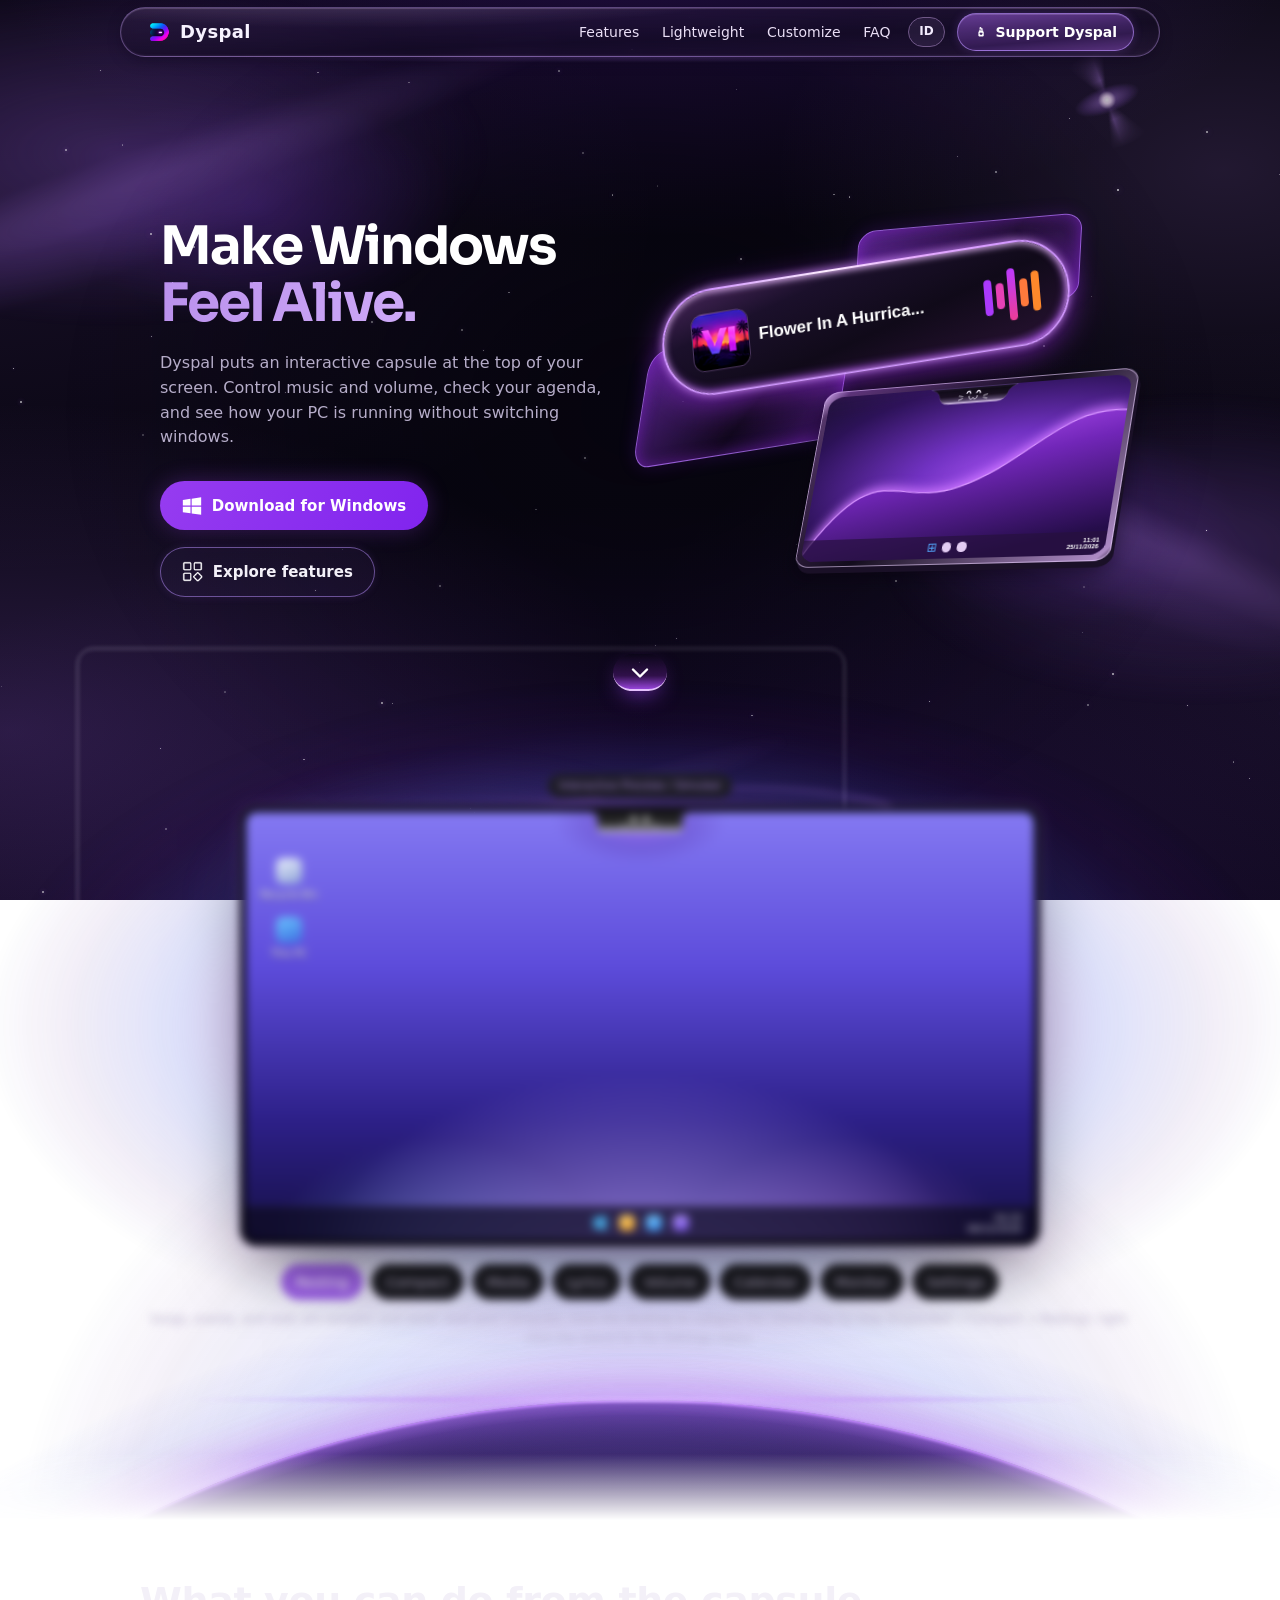
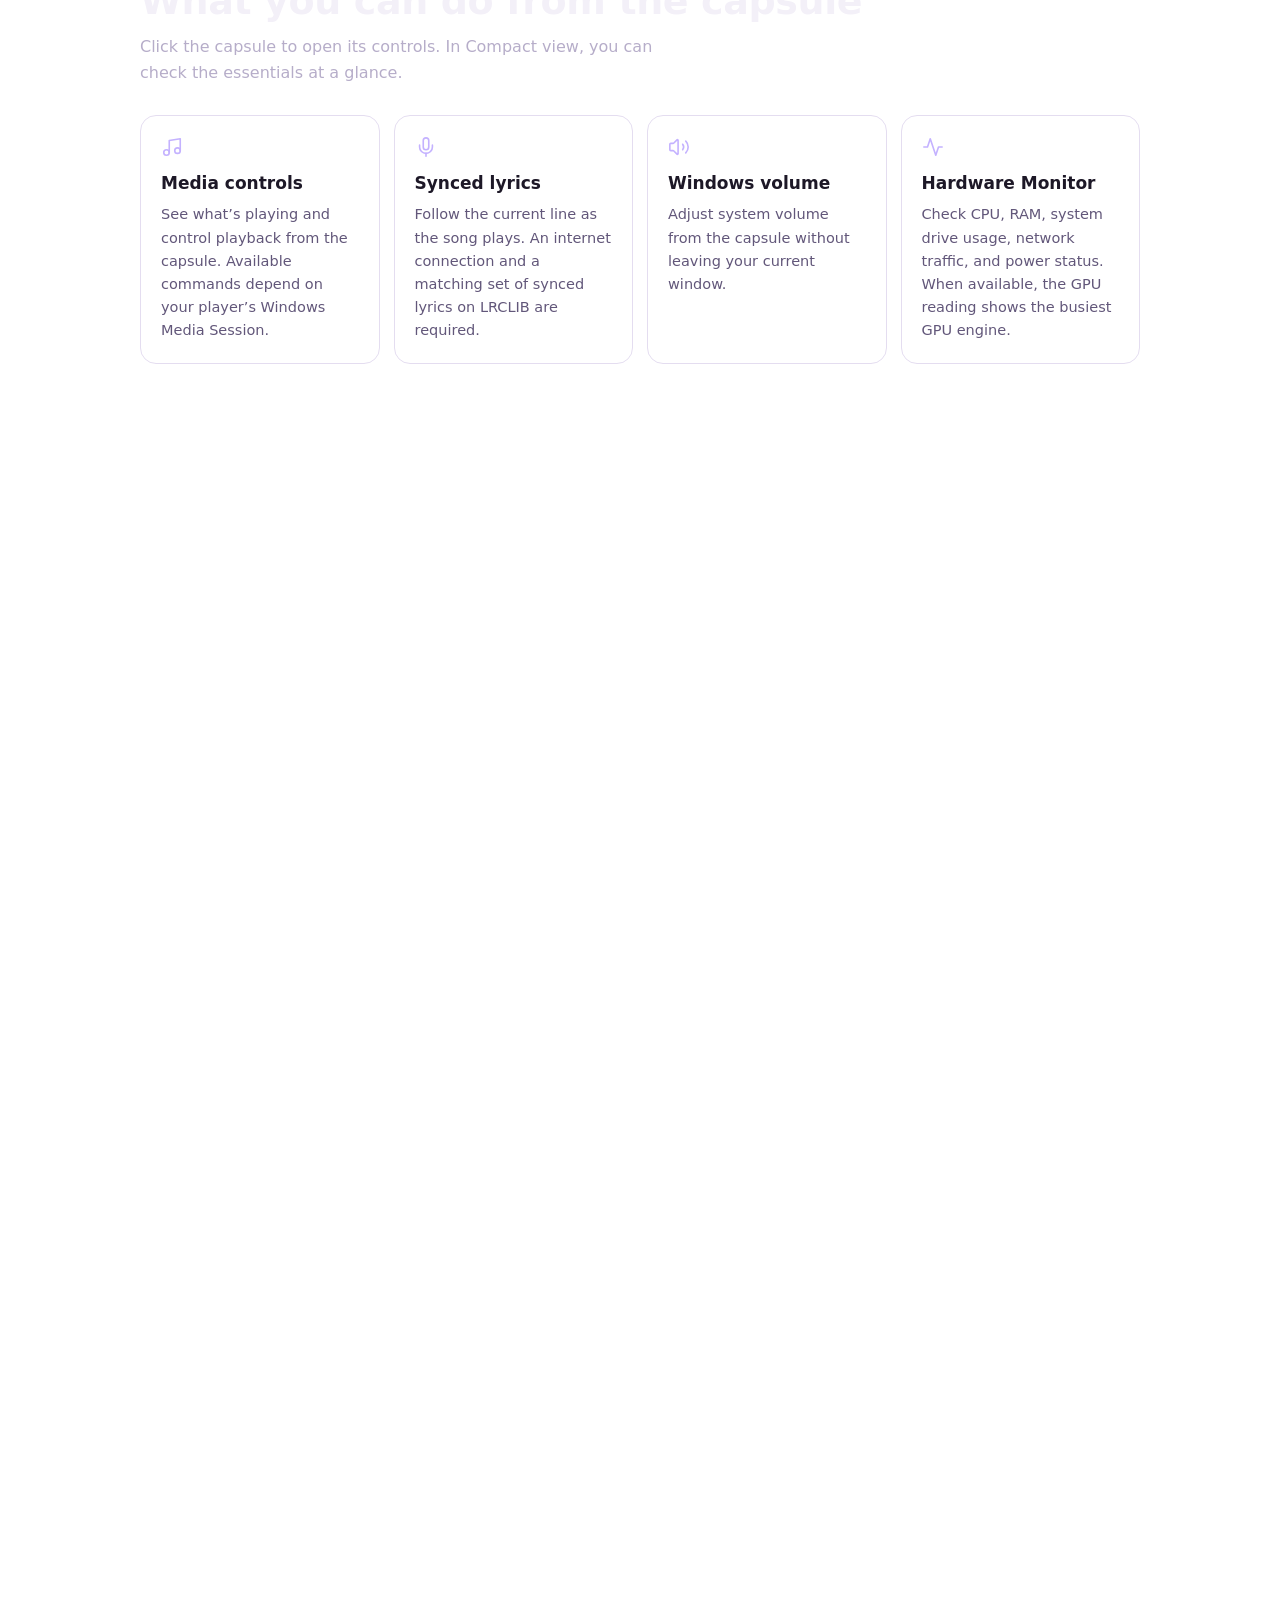
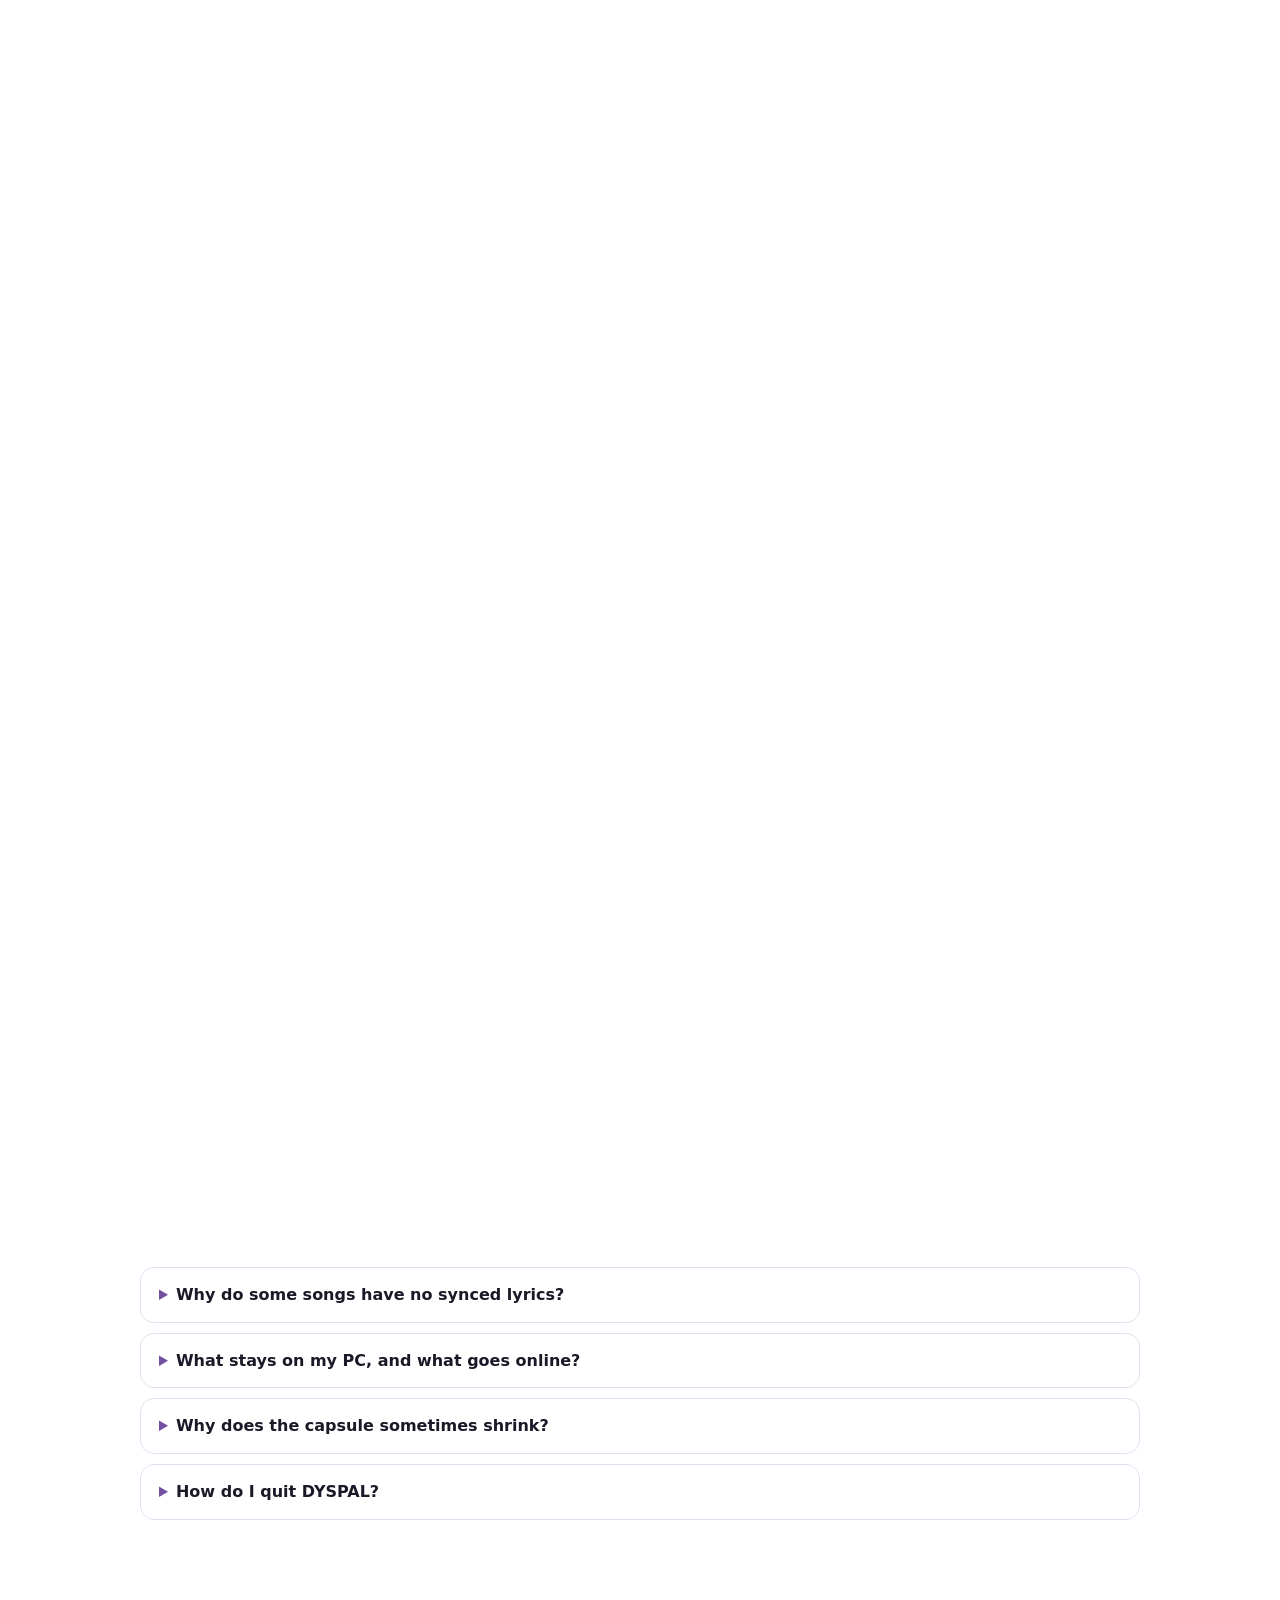
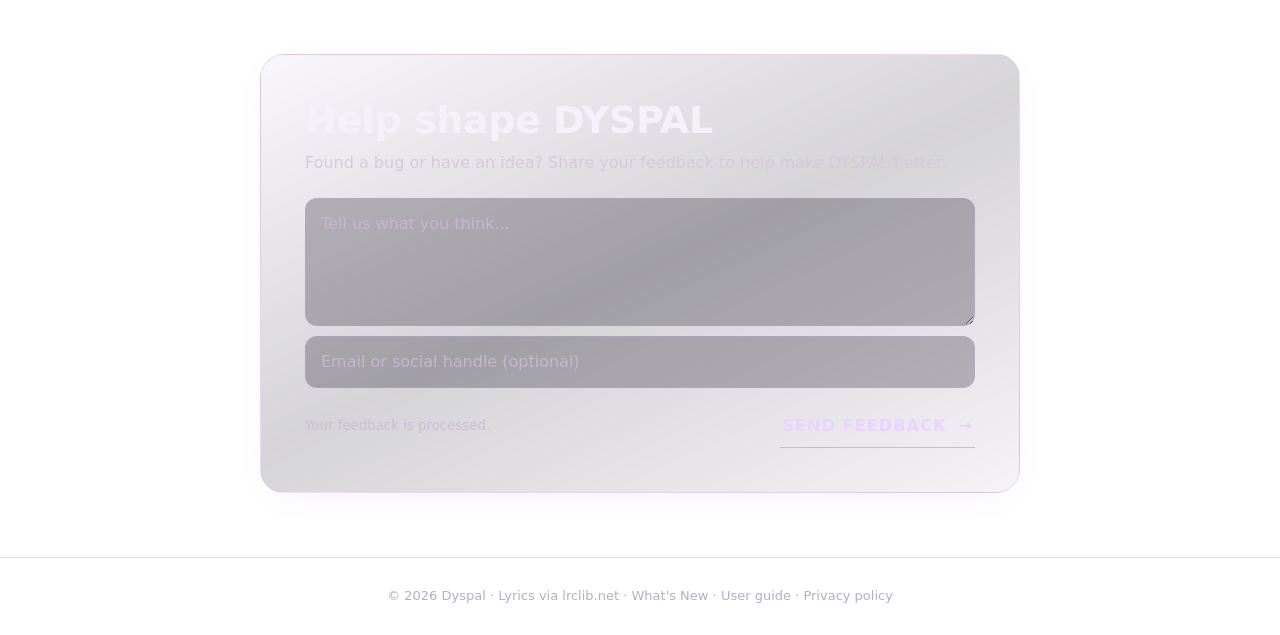
==== commit 40419f6c: "Add files via upload" ====
--- a/index.html
+++ b/index.html
@@ -1,33 +1,56 @@
 <!DOCTYPE html>
 <html lang="id">
 <head>
+  <title>Dyspal untuk Windows | Kapsul desktop interaktif</title>
+  <meta name="description" content="Kontrol media, ikuti lirik tersinkron, periksa agenda, dan pantau PC dari kapsul Dyspal. Coba simulasi desktop interaktifnya.">
+  <meta property="og:type" content="website">
+  <meta property="og:site_name" content="Dyspal">
+  <meta property="og:locale" content="id_ID">
+  <meta property="og:title" content="Dyspal untuk Windows | Kapsul desktop interaktif">
+  <meta property="og:description" content="Kontrol media, ikuti lirik tersinkron, periksa agenda, dan pantau PC dari kapsul Dyspal. Coba simulasi desktop interaktifnya.">
+  <meta property="og:image" content="./assets/Dyspal%20v2%20Logo%20Border.png">
+  <meta property="og:image:alt" content="Dyspal">
+  <meta name="twitter:card" content="summary">
+  <meta name="twitter:title" content="Dyspal untuk Windows | Kapsul desktop interaktif">
+  <meta name="twitter:description" content="Kontrol media, ikuti lirik tersinkron, periksa agenda, dan pantau PC dari kapsul Dyspal. Coba simulasi desktop interaktifnya.">
+  <meta name="twitter:image" content="./assets/Dyspal%20v2%20Logo%20Border.png">
+  <meta name="twitter:image:alt" content="Dyspal">
+  <script type="application/ld+json">{"@context":"https://schema.org","@type":"SoftwareApplication","name":"Dyspal","operatingSystem":"Windows","applicationCategory":"UtilitiesApplication","softwareVersion":"2.0.0","downloadUrl":"https://github.com/nplladty/Dyspal/releases/download/v2.0.0/Dyspal.V2.exe","description":"Kontrol media, ikuti lirik tersinkron, periksa agenda, dan pantau PC dari kapsul Dyspal. Coba simulasi desktop interaktifnya."}</script>
+
+  <link rel="preload" href="./assets/sora-bold-CHn4oUc-.woff2" as="font" type="font/woff2" crossorigin>
   <meta charset="utf-8">
   <meta name="viewport" content="width=device-width, initial-scale=1">
-  <title>Dyspal</title>
-  <meta name="description" content="">
-  <link rel="icon" href="./assets/Dyspal v2 Logo.png" type="image/png">
+  
+  
+  <link rel="icon" href="./assets/dyspal-icon-64.png" type="image/png">
   <script>
-    // Signature Loading: sembunyikan Hero sebelum paint pertama (anti white-flash / double fade-in).
-    // Hanya pada kunjungan pertama per sesi, tanpa reduced-motion, tanpa deep-link anchor.
     (function () {
       try {
+        var seen = sessionStorage.getItem('dyspal-intro-seen') === '1';
         var deep = location.hash && location.hash !== '#top';
-        var seen = sessionStorage.getItem('dyspal-intro-seen') === '1';
-        var rm = matchMedia('(prefers-reduced-motion: reduce)').matches;
-        if (deep || seen || rm) return;
-        var h = document.documentElement;
-        h.classList.add('intro-on');
-        // Safety: jika JS modul gagal dimuat, website tetap tampil.
-        setTimeout(function () { h.classList.remove('intro-on'); }, 4000);
-      } catch (e) { /* abaikan */ }
-    })();
+        if (seen || deep || matchMedia('(prefers-reduced-motion: reduce)').matches) return;
+        document.documentElement.classList.add('di-on');
+        for (var part of ['pill', 'capsule', 'outer', 'glow']) {
+          var link = document.createElement('link');
+          link.rel = 'preload';
+          link.as = 'image';
+          link.href = './assets/dyspal-logo-' + part + '.webp';
+          document.head.appendChild(link);
+        }
+      } catch (e) { /* Storage unavailable: show the homepage directly. */ }
+    })();
   </script>
-  <script type="module" crossorigin src="./assets/index-UWG1ydVb.js"></script>
-  <link rel="modulepreload" crossorigin href="./assets/id-oXL_mP9E.js">
+  <script type="module" crossorigin src="./assets/index-D_eapUjN.js"></script>
+  <link rel="modulepreload" crossorigin href="./assets/id-B5PYA31M.js">
+  <link rel="modulepreload" crossorigin href="./assets/release-BNxsn-W9.js">
   <link rel="stylesheet" crossorigin href="./assets/id-CGph6nHz.css">
-  <link rel="stylesheet" crossorigin href="./assets/index-MA2Hdbw7.css">
+  <link rel="stylesheet" crossorigin href="./assets/release-BW0yrKrU.css">
+  <link rel="stylesheet" crossorigin href="./assets/index-H-V07wEH.css">
 </head>
 <body>
+  <template id="intro-template">
+    <div id="dyspal-intro" aria-hidden="true"><div class="di-logo"><img class="di-glow" src="./assets/dyspal-logo-glow.webp" alt=""><img class="di-outer" src="./assets/dyspal-logo-outer.webp" alt=""><img class="di-energy" src="./assets/dyspal-logo-outer.webp" alt=""><img class="di-capsule" src="./assets/dyspal-logo-capsule.webp" alt=""><i class="di-halo"></i><img class="di-pill" src="./assets/dyspal-logo-pill.webp" alt=""></div></div>
+  </template>
   <div id="app"></div>
-</body>
+<noscript><section aria-label="Dyspal untuk Windows | Kapsul desktop interaktif"><p><strong>Dyspal untuk Windows | Kapsul desktop interaktif</strong></p><p>Kontrol media, ikuti lirik tersinkron, periksa agenda, dan pantau PC dari kapsul Dyspal. Coba simulasi desktop interaktifnya.</p><nav aria-label="Halaman website"><a href="./">Dyspal untuk Windows | Kapsul desktop interaktif</a> · <a href="./download/">Unduh Dyspal untuk Windows</a> · <a href="./changelog/">Riwayat rilis Dyspal | Apa yang baru?</a> · <a href="./guide/">Panduan pengguna Dyspal | Mulai di Windows</a> · <a href="./privacy/">Kebijakan privasi website | Dyspal</a></nav></section></noscript></body>
 </html>
--- a/assets/release-BW0yrKrU.css
+++ b/assets/release-BW0yrKrU.css
@@ -0,0 +1 @@
+[data-motion-paused],[data-motion-paused]:before,[data-motion-paused]:after,.stg[data-motion-paused] *,.stg[data-motion-paused] :before,.stg[data-motion-paused] :after,.gx-sky-paused :is(.hero h1 em,.dl-intro h1 em),.gx-sky-paused :is(.sup,.dl-release):after,.gx-sky-paused .latest:before{animation-play-state:paused!important}
--- a/assets/index-H-V07wEH.css
+++ b/assets/index-H-V07wEH.css
@@ -0,0 +1 @@
+html{scroll-behavior:smooth;scroll-padding-top:72px}*{box-sizing:border-box}body{margin:0;background:var(--bg);color:var(--tx);font:16px/1.6 Segoe UI,system-ui,-apple-system,sans-serif}a{color:inherit;text-decoration:none}.w{max-width:1040px;margin:0 auto;padding:0 20px}header{position:sticky;top:0;z-index:9;height:61px;padding:7px clamp(8px,2vw,24px) 4px;pointer-events:none}header>.w{position:relative;display:flex;align-items:center;gap:12px;height:100%;padding:0 clamp(11px,2vw,25px);pointer-events:auto;color:#f7f2ff;border-radius:999px;border:1px solid rgba(204,166,255,.38);background:radial-gradient(ellipse 46% 110% at 23% -63%,rgba(231,208,255,.29),transparent 95%),linear-gradient(178deg,#44305852,#120c1f8f 60%,#31224159);-webkit-backdrop-filter:blur(7px) saturate(1.18);backdrop-filter:blur(7px) saturate(1.18);box-shadow:inset 0 1px 1px #eed9ff36,inset 0 -1px 2px #c79be819,0 5px 16px -5px #0d0619a6}header>.w:after{content:"";position:absolute;pointer-events:none;inset-inline:4%;top:100%;height:12px;background:radial-gradient(ellipse 47% 7px at 50% 0,#b483f433,transparent)}@media (prefers-reduced-motion: no-preference){header>.w:before{content:"";position:absolute;top:-1px;right:-1px;bottom:-1px;left:-1px;pointer-events:none;background:center / 100% 100% no-repeat url("data:image/svg+xml,<svg xmlns='http://www.w3.org/2000/svg' xmlns:xlink='http://www.w3.org/1999/xlink'><defs><rect id='rim' x='1' y='1' rx='24' pathLength='100' style='width:calc(100%25 - 2px);height:calc(100%25 - 2px)'/></defs><g fill='none' stroke-linecap='round' stroke-width='1.5'><animate attributeName='stroke-dashoffset' from='0' to='100' dur='11s' repeatCount='indefinite'/><use xlink:href='%23rim' stroke='%23c684ef' stroke-opacity='0.08' stroke-dasharray='26 74'/><use xlink:href='%23rim' stroke='%23c684ef' stroke-opacity='0.1' stroke-dasharray='23 77'/><use xlink:href='%23rim' stroke='%23c684ef' stroke-opacity='0.12' stroke-dasharray='20 80'/><use xlink:href='%23rim' stroke='%23ba91ff' stroke-opacity='0.15' stroke-dasharray='17 83'/><use xlink:href='%23rim' stroke='%23ba91ff' stroke-opacity='0.18' stroke-dasharray='14 86'/><use xlink:href='%23rim' stroke='%23ba91ff' stroke-opacity='0.23' stroke-dasharray='11 89'/><use xlink:href='%23rim' stroke='%23efddff' stroke-opacity='0.3' stroke-dasharray='8 92'/><use xlink:href='%23rim' stroke='%23efddff' stroke-opacity='0.4' stroke-dasharray='5 95'/><use xlink:href='%23rim' stroke='%23efddff' stroke-opacity='0.68' stroke-dasharray='2 98'/></g></svg>");filter:drop-shadow(0 0 2px #cc98ff99);opacity:.54}}@media (hover: hover){header>.w:hover:before{opacity:.66}}header nav{gap:clamp(6px,1vw,15px);color:#eadff6}header nav a:not(.btn){border-radius:999px;padding:3px 5px}header .lang{color:#f4ecff;border-color:#705888;background:#c7a3f417}header .btn.s.sup-nav{color:#fff;backdrop-filter:none;-webkit-backdrop-filter:none;background:linear-gradient(175deg,#ac66f387,#5e2f955c 67%,#a25be070)}header :is(a,button):focus-visible{outline:2px solid #e1c6ff;outline-offset:2px}@media (hover: hover){header nav a:not(.btn):hover,header .lang:hover{color:#fff;background-color:#d0adff21}}@media (hover: hover) and (prefers-reduced-motion: no-preference){header nav a:not(.btn){transition:color .18s ease,background-color .18s ease}}.logo{font-weight:700;font-size:18px;letter-spacing:.02em;display:flex;align-items:center;gap:8px}.logo img{border-radius:7px}nav{margin-left:auto;display:flex;gap:18px;align-items:center;font-size:14px;color:var(--mu)}.lang{font:inherit;font-size:12px;font-weight:600;padding:4px 10px;border-radius:999px;border:1px solid var(--bd);background:var(--card);color:var(--mu);cursor:pointer}.btn{display:inline-block;padding:11px 22px;border-radius:999px;background:var(--ac2);color:#fff;font-weight:600;border:0;cursor:pointer;font-size:15px}.btn.s{padding:7px 16px;font-size:14px}.btn.o{background:transparent;color:var(--tx);box-shadow:inset 0 0 0 1px var(--bd)}.btn:hover{filter:brightness(1.08)}@media (max-width: 640px){nav a:not(.btn){display:none}}.hero{text-align:center;padding:64px 20px 24px}.tag{display:inline-block;font-size:13px;color:var(--ac);border:1px solid var(--bd);border-radius:999px;padding:4px 14px;background:var(--card)}@font-face{font-family:Sora;src:url(./sora-bold-CHn4oUc-.woff2) format("woff2");font-style:normal;font-weight:700;font-display:swap}.hero .spatial-copy>h1{font:700 clamp(36px,7vw,64px)/1.15 "Sora","Segoe UI",sans-serif;letter-spacing:-.04em;margin:18px 0 14px;color:#fff}.hero .spatial-copy>h1 em{font-style:normal;color:#c99bf5}@supports (background-clip: text){@media (forced-colors: none){.hero .spatial-copy>h1 em{color:transparent;background-image:linear-gradient(105deg,#ba90ed,#dcbcff,#b88de8);background-size:200% 100%;-webkit-background-clip:text;background-clip:text}}@media (prefers-reduced-motion: no-preference) and (forced-colors: none){.hero .spatial-copy>h1 em{animation:hero-lavender 10s ease-in-out infinite}}}@keyframes hero-lavender{50%{background-position:100% 50%}}.lead{max-width:600px;margin:0 auto 26px;color:var(--mu);font-size:18px}.cta{display:flex;gap:12px;justify-content:center;flex-wrap:wrap}.meta{font-size:13px;color:var(--mu);margin-top:14px}.tabs{display:flex;gap:8px;justify-content:center;flex-wrap:wrap;margin-top:18px}.tabs button{font:inherit;font-size:14px;padding:6px 14px;border-radius:999px;border:1px solid var(--bd);background:var(--card);color:var(--mu);cursor:pointer}.tabs button.on{background:var(--ac2);color:#fff;border-color:var(--ac2)}.note{font-size:12px;color:var(--mu);text-align:center;margin-top:10px}section{padding:60px 0}h2{font-size:clamp(26px,4vw,38px);line-height:1.15;margin:0 0 10px;letter-spacing:-.01em}.sub{color:var(--mu);max-width:560px;margin:0 0 30px}.g{display:grid;grid-template-columns:repeat(auto-fit,minmax(230px,1fr));gap:14px}.c{background:var(--card);border:1px solid var(--bd);border-radius:16px;padding:20px}.c h3{margin:0 0 6px;font-size:17px}.c .fi{display:block;color:#c4b2ff;margin-bottom:12px;flex-shrink:0}#kustom .g>.c:before{content:"";display:block;width:22px;height:22px;margin-bottom:12px;background:var(--customize-icon) center / contain no-repeat}#kustom .g>.c:nth-child(1){--customize-icon: url("data:image/svg+xml,<svg xmlns='http://www.w3.org/2000/svg' viewBox='0 0 24 24' fill='none' stroke='%23c4b2ff' stroke-width='1.65' stroke-linecap='round' stroke-linejoin='round'><rect x='2.5' y='3.5' width='19' height='14' rx='2.5'/><path d='M8 21h8m-4-3.5V21'/><rect x='8' y='5.8' width='8' height='3.4' rx='1.7'/></svg>")}#kustom .g>.c:nth-child(2){--customize-icon: url("data:image/svg+xml,<svg xmlns='http://www.w3.org/2000/svg' viewBox='0 0 24 24' fill='none' stroke='%23c4b2ff' stroke-width='1.65' stroke-linecap='round' stroke-linejoin='round'><path d='M12 3a9 9 0 1 0 0 18h1a2 2 0 0 0 1.4-3.4 1.8 1.8 0 0 1 1.3-3.1H18a3 3 0 0 0 3-3C21 6.9 17 3 12 3Z'/><g fill='%23c4b2ff' stroke='none'><circle cx='7' cy='11' r='1.3'/><circle cx='10' cy='7.6' r='1.3'/><circle cx='15' cy='8' r='1.3'/></g></svg>")}#kustom .g>.c:nth-child(3){--customize-icon: url("data:image/svg+xml,<svg xmlns='http://www.w3.org/2000/svg' viewBox='0 0 24 24' fill='none' stroke='%23c4b2ff' stroke-width='1.65' stroke-linecap='round' stroke-linejoin='round'><path d='M2 8h7M1 12h5m-3 4h5'/><path d='m12 5 9 7-9 7z'/></svg>")}#kustom .g>.c:nth-child(4){--customize-icon: url("data:image/svg+xml,<svg xmlns='http://www.w3.org/2000/svg' viewBox='0 0 24 24' fill='none' stroke='%23c4b2ff' stroke-width='1.65' stroke-linecap='round' stroke-linejoin='round'><path fill='%23c4b2ff' stroke='none' d='M3 3h8v8H3zm10 0h8v8h-8zM3 13h8v8H3zm10 0h8v8h-8z'/></svg>")}.c p{margin:0;color:var(--mu);font-size:14.5px}.st{display:grid;grid-template-columns:repeat(auto-fit,minmax(150px,1fr));gap:14px;margin-bottom:22px}.st div{text-align:center;background:var(--card);border:1px solid var(--bd);border-radius:16px;padding:20px 10px}.st b{display:block;font-size:30px;color:var(--ac)}.st span{font-size:13px;color:var(--mu)}#ringan>.w>.st{display:grid;grid-template-columns:minmax(0,1fr);gap:10px;padding:0;background:transparent}#ringan>.w>.st>.rv{display:grid;grid-template-columns:12% minmax(0,1fr) 25%;grid-template-rows:1fr 1fr;min-height:clamp(88px,9vw,116px);padding:8px clamp(8px,1.5vw,18px);text-align:left;border:1px solid #ba92dd61;border-radius:20px;background:radial-gradient(ellipse at top left,#b784e91a,transparent 54%),linear-gradient(116deg,#31223d65,#170f254a 58%,#47265158);backdrop-filter:blur(5px);-webkit-backdrop-filter:blur(5px);box-shadow:inset 0 1px #e9d3ff20,0 5px 18px -12px #9754d751}#ringan>.w>.st>.rv:before,#ringan>.w>.st>.rv:after{content:"";align-self:center;justify-self:center;pointer-events:none}#ringan>.w>.st>.rv:before{grid-area:1 / 1 / span 2;width:min(84%,54px);aspect-ratio:1;border-radius:26%;border:1px solid #ca9cf43b;background:var(--stat-icon) center / 57% no-repeat,linear-gradient(145deg,#b17ee530,#794e9820);box-shadow:inset 0 1px #efe0ff17}#ringan>.w>.st>.rv:after{grid-area:1 / 2 / span 2;width:94%;max-width:495px;aspect-ratio:5;background:var(--stat-art) center / contain no-repeat}#ringan>.w>.st>.rv>b,#ringan>.w>.st>.rv>span{grid-column:3;padding-inline-start:clamp(8px,2vw,32px);border-inline-start:1px solid #d0ade069}#ringan>.w>.st>.rv>b{grid-row:1;align-self:end;font-size:clamp(30px,3.8vw,46px);line-height:1;color:#e6ceff}#ringan>.w>.st>.rv>span{grid-row:2;align-self:start;padding-top:4px;font-size:clamp(12px,1.4vw,17px);line-height:1.2;color:#e7dfee}@media (hover: hover){#ringan>.w>.st>.rv:hover{border-color:#cfa9eea6;box-shadow:inset 0 1px #f3ddff42,0 4px 18px -10px #af78d954}#ringan>.w>.st>.rv:hover:after{filter:drop-shadow(0 0 2px #ba91df44)}#ringan>.w>.st>.rv:hover>b{color:#f2e4ff}}#ringan>.w>.st>.rv:nth-child(1){--stat-icon: url("data:image/svg+xml,<svg xmlns='http://www.w3.org/2000/svg' viewBox='0 0 24 24'><g fill='none' stroke='%23e4ccff' stroke-width='1.45' stroke-linecap='round' stroke-linejoin='round'><path d='M21 11c0 2-1.5 3-3.5 3h-2c-2 0-2.8 1.6-1.5 3 1.5 1.8.4 4-2 4a9 9 0 1 1 9-10Z'/><g fill='%23e4ccff' stroke='none'><circle cx='7' cy='11' r='1.2'/><circle cx='10' cy='7' r='1.2'/><circle cx='15' cy='7' r='1.2'/><circle cx='18' cy='10' r='1.2'/></g></g></svg>");--stat-art: url("data:image/svg+xml,<svg xmlns='http://www.w3.org/2000/svg' viewBox='0 0 360 72'><defs><g id='pill'><rect width='76' height='32' rx='16' fill='currentColor' fill-opacity='.17' stroke='currentColor' stroke-width='1.35'/><path d='M4 21Q13 8 47 3Q24 4 15 5Q3 9 4 21Z' fill='currentColor' opacity='.22'/><path d='M22 29h36' fill='none' stroke='currentColor' opacity='.35'/></g></defs><use href='%23pill' x='4' y='20' color='%23ffffff'/><use href='%23pill' x='96' y='20' color='%23b78cff'/><use href='%23pill' x='188' y='20' color='%237cc4ff'/><use href='%23pill' x='280' y='20' color='%23ffd666'/></svg>")}#ringan>.w>.st>.rv:nth-child(2){--stat-icon: url("data:image/svg+xml,<svg xmlns='http://www.w3.org/2000/svg' viewBox='0 0 24 24'><g fill='none' stroke='%23e4ccff' stroke-width='1.45' stroke-linecap='round' stroke-linejoin='round'><path d='m2 9 10-6 10 6-10 6Zm1 5 9 5 9-5'/></g></svg>");--stat-art: url("data:image/svg+xml,<svg xmlns='http://www.w3.org/2000/svg' viewBox='0 0 360 72'><g fill='%23382445' fill-opacity='.46' stroke='%23be9cd5' stroke-width='1.3'><rect x='4' y='26' width='52' height='21' rx='10.5'/><rect x='72' y='20' width='91' height='32' rx='16'/><rect x='179' y='10' width='177' height='52' rx='24'/></g><g fill='%23f2e6ff'><circle cx='24' cy='36' r='2.6'/><circle cx='36' cy='36' r='2.6'/></g><g fill='%23b78cff' fill-opacity='.72'><rect x='82' y='26' width='20' height='20' rx='5'/><rect x='190' y='19' width='34' height='34' rx='9'/></g><path d='M110 32h39m-39 8h24M239 25h99' stroke='%23be9cd5' stroke-width='3' stroke-linecap='round'/><path d='M239 25h59' stroke='%23e6cfff' stroke-width='3'/><circle cx='298' cy='25' r='3' fill='%23ead6ff'/><path d='m251 43 6-4v8zm6 0 6-4v8zm62-4 6 4-6 4zm6 0 6 4-6 4z' fill='%23e3cdef'/><path d='M287 39v8m6-8v8' stroke='%23eee4fb' stroke-width='3'/></svg>")}#ringan>.w>.st>.rv:nth-child(3){--stat-icon: url("data:image/svg+xml,<svg xmlns='http://www.w3.org/2000/svg' viewBox='0 0 24 24'><g fill='none' stroke='%23e4ccff' stroke-width='1.45' stroke-linecap='round' stroke-linejoin='round'><rect x='2' y='4' width='20' height='14' rx='2'/><path d='M12 18v3m-5 0h10'/></g></svg>");--stat-art: url("data:image/svg+xml,<svg xmlns='http://www.w3.org/2000/svg' viewBox='0 0 360 72'><defs><g id='screen'><rect x='4' y='4' width='99' height='51' rx='5' fill='%23422358' fill-opacity='.48' stroke='%23c1a3d7' stroke-width='1.4'/><path d='M6 49c35 1 64-24 95-26v8C68 34 42 55 6 52Z' fill='%23b481e8' opacity='.23'/><path d='M53 55v8m-16 2h32' fill='none' stroke='%23bda5d2' stroke-width='2'/></g></defs><use href='%23screen' x='0'/><rect x='10' y='8' width='25' height='7' rx='3.5' fill='%23bc94f4' stroke='%23ecd9ff' stroke-width='.8'/><use href='%23screen' x='125'/><rect x='166' y='8' width='25' height='7' rx='3.5' fill='%23bc94f4' stroke='%23ecd9ff' stroke-width='.8'/><use href='%23screen' x='250'/><rect x='322' y='8' width='25' height='7' rx='3.5' fill='%23bc94f4' stroke='%23ecd9ff' stroke-width='.8'/></svg>")}#ringan>.w>.st>.rv:nth-child(4){--stat-icon: url("data:image/svg+xml,<svg xmlns='http://www.w3.org/2000/svg' viewBox='0 0 24 24'><g fill='none' stroke='%23e4ccff' stroke-width='1.45' stroke-linecap='round' stroke-linejoin='round'><path d='m12 2 9 5v10l-9 5-9-5V7Zm-9 5 9 5 9-5m-9 5v10'/></g></svg>");--stat-art: url("data:image/svg+xml,<svg xmlns='http://www.w3.org/2000/svg' viewBox='0 0 360 72'><path d='M12 31Q140 22 348 31' fill='none' stroke='%23c99aff' stroke-width='1.4'/><rect x='25' y='11' width='140' height='35' rx='17.5' fill='%23251d30' stroke='%239e87b2'/><rect x='195' y='11' width='140' height='35' rx='17.5' fill='%23b798d4' fill-opacity='.18' stroke='%23e2c9f4'/><path d='M208 42Q266 39 320 16Q284 41 246 43Z' fill='%23f0e1ff' opacity='.2'/><g text-anchor='middle' font-family='Segoe UI, sans-serif' font-size='11' fill='%23ebe2f4'><text x='95' y='64'>Default Theme</text><text x='265' y='64'>Liquid Glass Theme</text></g></svg>")}@media (max-width: 540px){#ringan>.w>.st>.rv{grid-template-columns:10% minmax(0,1fr) 25%}#ringan>.w>.st>.rv:nth-child(4){--stat-art: url("data:image/svg+xml,<svg xmlns='http://www.w3.org/2000/svg' viewBox='0 0 180 60'><path d='M2 19Q76 14 178 18' fill='none' stroke='%23c99aff' stroke-width='1.4'/><rect x='5' y='8' width='78' height='23' rx='11.5' fill='%23251d30' stroke='%239e87b2'/><rect x='97' y='8' width='78' height='23' rx='11.5' fill='%23b798d4' fill-opacity='.18' stroke='%23e2c9f4'/><path d='M106 28Q134 27 165 11Q149 27 127 29Z' fill='%23f0e1ff' opacity='.2'/><g text-anchor='middle' font-family='Segoe UI, sans-serif' font-size='9.5' fill='%23ebe2f4'><text x='44' y='46'>Default Theme</text><text x='136' y='46'>Liquid Glass Theme</text></g></svg>")}#ringan>.w>.st>.rv:nth-child(4):after{aspect-ratio:3}}ul.k{margin:0;padding-left:20px;color:var(--mu)}ul.k li{margin:8px 0}ul.k b{color:var(--tx)}.dl{background:var(--card);border:1px solid var(--bd);border-radius:22px;text-align:center;padding:44px 20px}.dl ol{display:inline-block;text-align:left;color:var(--mu);margin:18px 0 24px;padding-left:20px}details{background:var(--card);border:1px solid var(--bd);border-radius:14px;padding:14px 18px;margin-bottom:10px}summary{cursor:pointer;font-weight:600}details p{color:var(--mu);margin:10px 0 0;font-size:15px}footer{border-top:1px solid var(--bd);padding:28px 0;color:var(--mu);font-size:13px;text-align:center}@media (prefers-reduced-motion: reduce){*{transition:none!important;scroll-behavior:auto!important}}.btn.s.sup-nav{display:inline-flex;align-items:center;gap:7px;position:relative;isolation:isolate;background:#9d61e824;border:1px solid rgba(187,145,255,.62);-webkit-backdrop-filter:blur(10px);backdrop-filter:blur(10px);box-shadow:inset 0 1px #ead7ff2e,0 0 10px #9d61e83b;transition:border-color var(--mo-fast, .2s) var(--mo-ease, ease),box-shadow var(--mo-fast, .2s) var(--mo-ease, ease),transform var(--mo-press, .12s) var(--mo-ease, ease)}.btn.s.sup-nav img{width:14px;height:14px;flex:none;display:block}.btn.s.sup-nav:after{content:"";position:absolute;top:-10px;right:-10px;bottom:-10px;left:-10px;z-index:-1;border-radius:inherit;pointer-events:none;background:radial-gradient(closest-side,rgba(157,97,232,.55),transparent 70%);opacity:0;filter:blur(10px);transition:opacity .25s var(--mo-ease, ease)}@media (hover: hover){.btn.s.sup-nav:hover{border-color:#d6b4ffd9;box-shadow:inset 0 1px #ffffff38,0 0 13px #9d61e852}.btn.s.sup-nav:hover:after{opacity:1}}.btn.s.sup-nav:active:after{opacity:.85;transition-duration:.12s}#support{scroll-margin-top:72px}.sup{position:relative;max-width:640px;margin:0 auto;text-align:center;overflow:hidden;padding:56px 28px 42px;border-radius:28px;background:linear-gradient(180deg,#2e1a4a8c,#100c1aad);border:1px solid rgba(187,145,255,.25);-webkit-backdrop-filter:blur(18px);backdrop-filter:blur(18px);box-shadow:0 30px 80px -32px #783cc880,inset 0 1px #ffffff0f}@supports not ((backdrop-filter: blur(1px)) or (-webkit-backdrop-filter: blur(1px))){.sup{background:linear-gradient(180deg,#241339,#150f22)}}.sup:before{content:"";position:absolute;left:50%;top:-30%;width:140%;height:280px;transform:translate(-50%);background:radial-gradient(ellipse at center,rgba(157,97,232,.35),transparent 70%);filter:blur(10px);pointer-events:none}.sup-logo{position:relative;display:block;margin:0 auto 22px;border-radius:14px}.sup h2{position:relative;color:#f6f2ff;margin:0 0 16px}.sup-desc{position:relative;color:#e6def5c7;max-width:460px;margin:0 auto 30px;font-size:16px}.sup-note{position:relative;color:#e6def58c;font-size:12.5px;margin:24px 0 0}.btn.glass-sup{position:relative;isolation:isolate;display:inline-flex;align-items:center;gap:10px;background:#ffffff12;border:1px solid rgba(187,145,255,.45);color:#fff;-webkit-backdrop-filter:blur(14px);backdrop-filter:blur(14px);box-shadow:inset 0 1px #fff3,0 1px #0003;transition:border-color var(--mo-fast, .2s) var(--mo-ease, ease),box-shadow var(--mo-fast, .2s) var(--mo-ease, ease),transform var(--mo-press, .12s) var(--mo-ease, ease)}@supports not ((backdrop-filter: blur(1px)) or (-webkit-backdrop-filter: blur(1px))){.btn.glass-sup{background:#3a2a57}}.btn.glass-sup img{width:18px;height:18px;flex:none;display:block}.btn.glass-sup:after{content:"";position:absolute;top:-18px;right:-18px;bottom:-18px;left:-18px;z-index:-1;border-radius:inherit;pointer-events:none;background:radial-gradient(closest-side,rgba(157,97,232,.55),transparent 70%);opacity:0;filter:blur(14px);transition:opacity .3s var(--mo-ease, ease)}@media (hover: hover){.btn.glass-sup:hover{border-color:#d6b4ffcc;box-shadow:inset 0 1px #ffffff4d,0 10px 30px -10px #9d61e899;transform:translateY(-1px)}.btn.glass-sup:hover:after{opacity:1}}.btn.glass-sup:active{transform:translateY(0) scale(.97)}.btn.glass-sup:active:after{opacity:.85;transition-duration:.12s}@media (max-width: 640px){.sup{padding:44px 20px 32px;border-radius:22px}}@media (prefers-reduced-motion: reduce){.btn.glass-sup:hover,.btn.s.sup-nav:hover{transform:none}.btn.glass-sup:after,.btn.s.sup-nav:after{transition:none}}.hero .cta .btn.o{background:#9d61e80f;box-shadow:inset 0 0 0 1px #bb91ff80,0 0 8px #9d61e821}#support .sup{border-color:#bb91ff85;box-shadow:inset 0 1px #f2e1ff29,0 0 18px #9d61e838,0 20px 46px -18px #8c4ce080}@property --support-rim-angle{syntax: "<angle>"; inherits: false; initial-value: 0deg;}@keyframes support-rim-orbit{to{--support-rim-angle: 360deg}}@supports (mask-composite: exclude){#support .sup:after{content:"";position:absolute;top:0;right:0;bottom:0;left:0;padding:2px;border-radius:inherit;pointer-events:none;background:conic-gradient(from var(--support-rim-angle, 0deg),#c59be416 0deg 246deg,#b693ed50 284deg,#d2a2f6ad 323deg,#f4e5ff 346deg,#ba98e14a 352deg,#c59be416 360deg);opacity:.86;mask:linear-gradient(#000 0 0) content-box,linear-gradient(#000 0 0);-webkit-mask-composite:xor;mask-composite:exclude}}@media (prefers-reduced-motion: no-preference){#support .sup:after{animation:support-rim-orbit 12s linear infinite;transition:opacity .2s ease}}@media (hover: hover){#support .sup:hover:after{opacity:1}}#faq summary::marker{color:var(--ac)}#faq details[open]{background:color-mix(in srgb,var(--card) 95%,var(--ac));border-color:color-mix(in srgb,var(--bd) 56%,var(--ac))}.btn.s.sup-nav:focus-visible,.hero .cta .btn.o:focus-visible,#faq summary:focus-visible{outline:2px solid var(--ac);outline-offset:3px}.hero .screen .desk{box-shadow:0 0 0 1px #c9acff6e,0 0 14px #9d61e82b,0 30px 70px -22px #000000b3}@media (hover: hover) and (prefers-reduced-motion: no-preference){.hero .cta .btn.o{transition:box-shadow var(--mo-fast) var(--mo-ease),filter var(--mo-fast) var(--mo-ease),transform var(--mo-press) var(--mo-ease)}#support .sup{transition:box-shadow var(--mo-card) var(--mo-ease)}}@media (hover: hover){.hero .cta .btn.o:hover{box-shadow:inset 0 0 0 1px #cfafffc2,0 0 11px #9d61e833}#support .sup:hover{box-shadow:inset 0 1px #f2e1ff38,0 0 22px #9d61e84a,0 20px 46px -18px #8c4ce08c}#fitur .c:hover{border-color:#bb91ffa6;box-shadow:inset 0 1px #dcc1ff1a,0 4px 16px -4px #9d61e852}#faq details:hover{border-color:color-mix(in srgb,var(--bd) 50%,var(--ac))}}#feedback{padding-block:clamp(32px,5vw,64px)}#feedback .fb-panel{max-width:760px;margin:auto;padding:clamp(22px,4vw,44px);border:1px solid #cbabed50;border-radius:24px;color:#f5f0fa;background:linear-gradient(155deg,#b493db14,#160e222e 50%,#744f9a12);backdrop-filter:blur(6px);-webkit-backdrop-filter:blur(6px);box-shadow:inset 0 1px #f4ddff24,0 8px 36px -20px #a477d14a}#feedback h2{margin:0}#feedback .fb-intro{margin:8px 0 22px;color:#d5cada}#feedback .fb-sr{position:absolute;width:1px;height:1px;clip-path:inset(50%);overflow:hidden}#feedback textarea,#feedback input[type=text]{display:block;width:100%;border:1px solid #baa6d043;border-radius:12px;padding:12px 15px;color:inherit;font:inherit;background:#100a1e42}#feedback textarea{resize:vertical;min-height:6rem;margin-bottom:10px}#feedback ::placeholder{color:#c4b7cd;opacity:1}#feedback :is(textarea,input,button):focus-visible{outline:2px solid #d8b9f4;outline-offset:3px;box-shadow:0 0 12px #ad7be024}#feedback textarea[aria-invalid=true]{border-color:#f2a4be}#feedback .fb-actions{display:flex;flex-wrap:wrap;align-items:center;justify-content:space-between;gap:8px 20px;margin-top:16px}#feedback small{color:#cbbdd7}#feedback button{display:inline-flex;align-items:center;gap:12px;min-height:44px;padding:4px 2px;font:inherit;font-weight:650;letter-spacing:.07em;text-transform:uppercase;color:#e9d3ff;background:transparent;border:0;border-bottom:1px solid #bc92de9c;cursor:pointer}#feedback button:disabled{opacity:.65;cursor:wait}@media (hover: hover){#feedback button:enabled:hover{color:#fff;border-color:#ead3ff;text-shadow:0 0 12px #d3a1ff80}}#feedback #fb-status{margin:12px 0 0;color:#ffd2df}#feedback #fb-status:empty{margin:0}#feedback [data-state=sending] #fb-status{color:#d6c9e5}#feedback [data-state=success] #fb-status{color:#bcf1d7}@media (max-width: 540px){#feedback .fb-actions{align-items:flex-start;flex-direction:column}}.hero .spatial-intro{position:relative;left:50%;transform:translate(-50%);width:min(1240px,max(71vw,960px));max-width:calc(100vw - 48px);display:grid;grid-template-columns:.97fr 1.03fr;gap:3%;align-items:center;min-height:clamp(410px,61svh,730px);text-align:left}.hero:has(.spatial-intro){padding-top:clamp(22px,4vh,58px)}.hero .spatial-copy h1{font-size:clamp(43px,4.15vw,76px);margin:0 0 .35em;line-height:1.07}.spatial-copy h1 em{display:block}.hero .spatial-copy .lead{font-size:clamp(16px,1.18vw,21px);line-height:1.56;margin:0 0 1.9em}.hero .spatial-copy .cta{justify-content:flex-start;gap:clamp(10px,1.3vw,22px)}.hero .spatial-copy .btn{display:inline-flex;align-items:center;gap:10px;padding:12px clamp(16px,1.5vw,27px)}.spatial-copy .btn img{filter:brightness(0) invert(1)}.hero .spatial-copy .cta .btn:first-child{background:linear-gradient(115deg,#963cf0,#8124ee);box-shadow:0 0 22px #9a40ed49}.spatial-art{position:relative;aspect-ratio:1.36;pointer-events:none;min-width:0}.spatial-float{position:absolute;top:0;right:0;bottom:0;left:0}.spatial-pane,.spatial-capsule,.spatial-display{position:absolute}.spatial-pane{border:1px solid #b777ffb3;border-radius:8%/19%;background:linear-gradient(128deg,#7c31c4aa,#33134d38 58%,#7524bc84);box-shadow:inset 0 0 15px #a42aff66,0 0 18px #7e1de733}.spatial-pane.back{width:47%;height:24%;right:8%;top:1%;transform:rotate(-5deg) skew(-8deg)}.spatial-pane.front{width:43%;height:32%;top:34%;left:0;transform:rotate(-9deg) skew(-18deg)}.spatial-capsule{display:flex;align-items:center;gap:3%;top:13%;left:4%;width:86%;height:30%;padding:0 6%;box-sizing:border-box;transform:rotate(-9deg) skew(-4deg);border:2px solid #d196ff;border-radius:100px;background:linear-gradient(164deg,#48265b,#1b102b 26%,#100a19 58%,#21102b 88%,#71379b);box-shadow:inset 0 2px 7px #fbdbffa8,inset -2px -3px 9px #b857ffbd,0 0 9px #d999ffc7,0 8px 32px #932bdba8;color:#fff}.spatial-capsule:before{content:"";position:absolute;top:-2px;left:12%;right:12%;height:2px;background:linear-gradient(90deg,transparent,#fff0ff 38%,#e7acff 68%,transparent);box-shadow:0 -2px 9px #cc82ff9c}.spatial-capsule img{width:16%;aspect-ratio:1;object-fit:cover;border-radius:20%;box-shadow:0 0 0 1px #c69ae64d}.spatial-capsule b{font:700 clamp(12px,1.32vw,25px)/1.1 "Segoe UI",sans-serif;white-space:nowrap}.spatial-wave{margin-left:auto;width:16%;height:55%;display:flex;align-items:center;gap:7%}.spatial-wave i{flex:1;height:65%;border-radius:12px;background:#ab39fb}.spatial-wave i:nth-child(2){height:46%;background:#e641b6;animation-delay:-.4s}.spatial-wave i:nth-child(3){height:94%;background:linear-gradient(#bc3aff,#eb3c96);animation-delay:-.65s}.spatial-wave i:nth-child(4){height:50%;background:#ff793c;animation-delay:-.1s}.spatial-wave i:nth-child(5){height:72%;background:#ff882b;animation-delay:-.5s}.spatial-display{width:67%;height:52%;right:0;bottom:2%;border-radius:5%/7%;padding:1.3%;transform:perspective(640px) rotateY(-12deg) rotateX(5deg) rotate(-3deg) skew(-12deg);background:linear-gradient(135deg,#dfc2f6,#533568 6%,#130c1d 48%,#ad8ac5 97%,#22102d);box-shadow:3px 6px #1a1027,0 9px 22px #07020d99,inset 0 0 0 1px #ebd2ff99}.spatial-wall{height:100%;position:relative;overflow:hidden;border-radius:inherit;background:radial-gradient(ellipse at 73% 58%,#b45bfe,#7132c2 36%,#2c1257 77%,#1a1031)}.spatial-ribbon{position:absolute;top:0;right:0;bottom:0;left:0;width:100%;height:100%;filter:drop-shadow(0 -3px 6px #cc75ff)}.spatial-wall>.spatial-mini{position:absolute;top:0;left:50%;width:29%;transform:translate(-50%)}.spatial-task{position:absolute;inset:auto 0 0;height:13%;display:flex;align-items:center;justify-content:center;gap:2%;background:#27103eaf}.spatial-task i{width:3%;aspect-ratio:1;border-radius:50%;background:#e3ccf3}.spatial-task i:first-child{color:#53a9ff;font-style:normal;background:none;font-size:clamp(9px,.95vw,16px);line-height:1}.spatial-task small{position:absolute;right:2%;color:#fff;text-align:right;font:600 clamp(4px,.47vw,9px)/1 "Segoe UI",sans-serif}.hero .spatial-down{display:grid;place-items:center;width:76px;height:53px;margin:0 auto clamp(32px,7vh,90px);color:#fff;position:relative;isolation:isolate}.hero .spatial-down:before{content:"";position:absolute;z-index:-1;top:15%;right:15%;bottom:15%;left:15%;color:#fff;border-radius:30px;background:linear-gradient(180deg,transparent,#6b219960 62%,#a64bede8);border-bottom:2px solid #e8c4ff;box-shadow:0 9px 24px -10px #a23efa}.hero .spatial-down svg{transform:scale(.7)}.hero .spatial-down:after{content:"";position:absolute;top:-2px;right:0;bottom:-2px;left:0}.hero #simulator{scroll-margin-top:82px}.hero .spatial-down:focus-visible{outline:2px solid white;outline-offset:5px}.hero #simulator.spatial-soft{filter:blur(4px)}@media (prefers-reduced-motion:no-preference){.hero #simulator{transition:filter .45s ease}.spatial-float{animation:spatial-hover 7s ease-in-out infinite}.spatial-wave i{animation-name:spatial-sound;animation-duration:.9s;animation-iteration-count:infinite;animation-direction:alternate}}@keyframes spatial-hover{50%{transform:translateY(-5px)}}@keyframes spatial-sound{0%{transform:scaleY(.45)}to{transform:scaleY(1)}}.spatial-art[data-motion-paused] :is(.spatial-float,.spatial-wave i),.gx-sky-paused .spatial-art :is(.spatial-float,.spatial-wave i){animation-play-state:paused}@media (min-width:761px){.spatial-copy{transform:translateY(clamp(15px,4svh,37px))}.spatial-art{transform:translateY(clamp(12px,2.6svh,24px))}.hero .spatial-copy .cta .btn{font-size:clamp(15px,1.05vw,19px);padding:clamp(12px,1vw,16px) clamp(18px,1.7vw,31px)}.hero .spatial-down{width:clamp(76px,5.5vw,96px);margin-bottom:clamp(40px,8vh,88px)}}@media (max-width:760px){.hero .spatial-intro{width:100%;max-width:100%;grid-template-columns:1fr;gap:18px;min-height:0}.hero .spatial-copy h1{font-size:clamp(39px,8.2vw,59px)}.hero .spatial-copy .lead{margin-bottom:18px}.hero .spatial-copy .btn{font-size:14px;padding:10px 14px;gap:7px}.spatial-art{width:min(90%,420px);justify-self:center}.spatial-capsule b{font-size:clamp(12px,3.2vw,17px)}.hero .spatial-down{width:60px;height:40px;margin:14px auto 28px}}.stg{--dur:.55s;--ease:cubic-bezier(.34,1.42,.5,1);--acc:#fff;position:relative;zoom:var(--z,1);font-family:Segoe UI,system-ui,sans-serif}.anchor{position:absolute;top:0;left:50%;transform:translate(-50%);width:max-content;z-index:5}.isl{position:relative;overflow:hidden;color:#f4f4f6;background:none;box-shadow:0 18px 50px #00000073;transform-origin:top center;margin:0 auto;transition:width var(--dur) var(--ease),height var(--dur) var(--ease),border-radius var(--dur) var(--ease),margin-top var(--dur) var(--ease),opacity .2s,transform var(--dur) var(--ease)}.isl:before{content:"";position:absolute;top:0;right:0;bottom:0;left:0;border-radius:inherit;background:linear-gradient(180deg,#050505,#0b0b0d 55%,#232327);border:1px solid rgba(255,255,255,.09);box-shadow:inset 0 1px #ffffff0f;transition:opacity calc(var(--dur)*.45) ease}.isl:after{content:"";position:absolute;top:0;right:0;bottom:0;left:0;border-radius:inherit;padding:1px;pointer-events:none;opacity:0;transition:opacity calc(var(--dur)*.6) ease;background:linear-gradient(160deg,#d696609e,#ffffff12 38%,#ffffff0d 62%,#d696608c);-webkit-mask:linear-gradient(#fff 0 0) content-box,linear-gradient(#fff 0 0);mask:linear-gradient(#fff 0 0) content-box,linear-gradient(#fff 0 0);-webkit-mask-composite:xor;mask-composite:exclude}.stg[data-m=rest] .isl{box-shadow:none}.stg[data-m=rest] .isl:before{opacity:0}.stg[data-m=compact] .isl:before{background:linear-gradient(180deg,#1b1b1d,#0c0c0d)}.stg[data-m=compact] .isl:after{opacity:1}.lay{position:absolute;top:0;right:0;bottom:0;left:0;opacity:0;visibility:hidden;pointer-events:none;transition:opacity calc(var(--dur)*.5) ease,visibility 0s calc(var(--dur)*.5);border:0;background:none;color:inherit;font:inherit;padding:0;text-align:left}[data-m=rest] .L-rest,[data-m=compact] .L-compact,[data-m=media] .L-media,[data-m=mon] .L-mon,[data-m=cal] .L-cal{opacity:1;visibility:visible;pointer-events:auto;transition-delay:calc(var(--dur)*.3),0s}.L-rest,.L-compact{cursor:pointer;display:flex;align-items:center;justify-content:center}.L-rest{align-items:flex-start}.L-rest:focus-visible,.L-compact:focus-visible{outline-offset:-3px}.rs{display:block;transform-origin:50% 0;transition:transform .28s var(--ease)}.L-rest:hover .rs{transform:scale(1.08)}.L-rest:active .rs{transform:scale(1.02)}.rs .e{transform-box:fill-box;transform-origin:center;animation:blink 4.2s infinite}.rs .face{animation:idle 6s ease-in-out infinite}@keyframes idle{0%,to{transform:translateY(0)}50%{transform:translateY(.4px)}}@keyframes blink{0%,94%,to{transform:scaleY(1)}97%{transform:scaleY(.1)}}.L-compact{gap:7px;padding:0 14px 0 12px;justify-content:flex-start;transition:filter .2s,opacity calc(var(--dur)*.5) ease,visibility 0s calc(var(--dur)*.5)}[data-m=compact] .L-compact{transition-delay:0s,calc(var(--dur)*.3),0s}.L-compact:hover{filter:brightness(1.14)}.cart{width:26px;height:26px;border-radius:6px;flex:none;box-shadow:inset 0 0 0 1px #ffffff14}.cti{flex:1;min-width:0;font-size:12.5px;font-weight:700;text-transform:uppercase;white-space:nowrap;overflow:hidden;text-overflow:ellipsis;color:#f2f2f4;padding-left:2px}.cvz{display:flex;gap:3px;align-items:center;height:12px;flex:none}.cvz i{width:3px;height:3px;border-radius:2px;background:#fff;animation:cvz .9s ease-in-out infinite}.cvz i:nth-child(2){animation-delay:-.25s}.cvz i:nth-child(3){animation-delay:-.5s}.cvz i:nth-child(4){animation-delay:-.15s}.cvz i:nth-child(5){animation-delay:-.4s}@keyframes cvz{0%,to{height:3px}50%{height:11px}}.paused .cvz i{animation:none;height:3px}.L-media{display:flex;flex-direction:column;padding:12px 16px}.top{display:flex;align-items:center;gap:10px;height:40px}.art{width:40px;height:40px;border-radius:9px;flex:none}.ti{flex:1;min-width:0;display:flex;flex-direction:column}.tt{font-size:15px;font-weight:700;white-space:nowrap;overflow:hidden;text-overflow:ellipsis}.ta{font-size:11.5px;color:#9a9aa3}.vz{display:flex;gap:3px;align-items:center;height:24px;margin-right:12px}.vz i{width:2.5px;height:100%;background:#fff;border-radius:2px;animation:vz 1s ease-in-out infinite;transform-origin:center}.vz i:nth-child(2n){animation-delay:-.3s}.vz i:nth-child(3n){animation-delay:-.6s}.vz i:nth-child(4){animation-delay:-.15s}@keyframes vz{0%,to{transform:scaleY(.25)}50%{transform:scaleY(1)}}.paused .vz i{animation-play-state:paused}.blk{height:0;opacity:0;overflow:hidden;transition:height var(--dur) var(--ease),opacity calc(var(--dur)*.6),margin var(--dur) var(--ease)}.ly-on .ly{height:50px;margin-top:8px;opacity:1}.vo-on .vo{height:48px;margin-top:8px;opacity:1}.lyb{height:50px;border:1px solid rgba(255,255,255,.08);border-radius:12px;display:flex;flex-direction:column;align-items:center;justify-content:center;text-align:center;background:#ffffff06}.l1{font-size:13px;font-weight:600}.l1.none{font-weight:400;color:#8b8b94;font-size:12px}.l2{font-size:11px;color:#8b8b94;min-height:14px}.prog{display:flex;align-items:center;gap:9px;font-size:10.5px;color:#9a9aa3;margin-top:8px}.prog span{width:30px}.p2{text-align:right}.bar{flex:1;height:4px;border-radius:3px;background:#3a3a40;cursor:pointer;position:relative}.bar:before{content:"";position:absolute;top:-8px;right:0;bottom:-8px;left:0}.bar u{display:block;height:100%;background:var(--acc);border-radius:3px;transition:width .5s linear}.ctl{display:flex;align-items:center;justify-content:space-between;margin-top:8px}.rb,.cb{display:grid;place-items:center;border-radius:50%;color:#f4f4f6;cursor:pointer;transition:transform .15s,background .15s,box-shadow .15s}.rb{width:30px;height:30px;border:1.5px solid rgba(255,255,255,.55);background:transparent}.rb svg{width:15px}.rb[aria-pressed=true]{background:var(--acc);color:#111;border-color:var(--acc)}.cb{width:36px;height:36px;border:1px solid rgba(255,255,255,.12);background:#2a2a2f}.cb svg{width:17px}.cb.big{width:42px;height:42px}.cb.big svg{width:20px}.rb:hover,.cb:hover{transform:scale(1.08);box-shadow:0 0 0 3px #ffffff14}.rb:active,.cb:active{transform:scale(.94)}.rb.sm{width:24px;height:24px;font-size:15px;line-height:1}.vrow{display:flex;align-items:center;gap:8px;height:48px;border:1px solid rgba(255,255,255,.08);border-radius:12px;padding:0 10px;background:#ffffff06;font-size:11.5px}.vrow>svg{width:16px;flex:none}.vl{width:92px}.vp{width:34px;text-align:right;color:#9a9aa3}.vrow input{flex:1;min-width:0;accent-color:var(--acc);height:4px}.dots{position:absolute;right:7px;top:50%;transform:translateY(-50%);display:none;flex-direction:column;gap:3px;z-index:3}[data-m=media] .dots,[data-m=mon] .dots,[data-m=cal] .dots{display:flex}.dots button{width:14px;height:14px;border:0;background:none;padding:0;cursor:pointer;display:grid;place-items:center}.dots button:after{content:"";width:5px;height:5px;border-radius:50%;background:#555}.dots button.on:after{background:#fff}.L-mon{padding:13px 14px 12px;display:flex;flex-direction:column;gap:9px}.mhd{display:flex;align-items:flex-start;justify-content:space-between;gap:10px;padding:0 2px}.mt{display:flex;flex-direction:column;gap:1px}.mh{font-size:16px;font-weight:600;letter-spacing:-.01em;color:#fff}.ms{font-size:9.5px;color:#8b8b94}.ml{display:flex;align-items:center;gap:5px;font-size:9px;font-weight:600;letter-spacing:.06em;color:#c7c7cf;margin-top:3px}.ml i{width:5px;height:5px;border-radius:50%;background:#4ade80;box-shadow:0 0 5px #4ade80cc}.stg:not(.paused) .ml i{animation:mlive 2.4s ease-in-out infinite}@keyframes mlive{0%,to{opacity:1}50%{opacity:.45}}.mg{display:grid;grid-template-columns:1fr 1fr;gap:7px}.mg2{display:grid;grid-template-columns:1fr 1fr 1fr;gap:7px}.mc{background:#ffffff0e;border:1px solid rgba(255,255,255,.065);border-radius:12px;padding:8px 10px 9px;display:flex;flex-direction:column;gap:5px;min-width:0}.mk{display:flex;align-items:center;gap:5px;font-size:8.5px;font-weight:600;letter-spacing:.05em;text-transform:uppercase;color:#9a9aa3}.mk svg{width:11px;height:11px;flex:none;stroke-width:1.6;color:#b9b9c2}.mb{display:flex;align-items:flex-end;justify-content:space-between;gap:8px;min-width:0}.mv{display:flex;flex-direction:column;gap:1px;min-width:0}.mv b{font-size:20px;font-weight:600;line-height:1.05;letter-spacing:-.02em;color:#fff}.mv i{font-style:normal;font-size:8.5px;color:#8b8b94;white-space:nowrap}.msp{flex:none;color:#d6baffd9;opacity:.9}.mpb{flex:none;display:block;height:7px;background:#ffffff1a;border-radius:99px;overflow:hidden;align-self:center}.mpb em{display:block;height:100%;border-radius:99px;background:linear-gradient(90deg,#9d61e8,#c79bff);transition:width .6s linear}.mc.sm{padding:7px 9px 8px;gap:4px}.mc.sm .mb{flex-direction:column;align-items:flex-start;gap:3px}.mc.sm .mv b{font-size:12.5px;letter-spacing:-.01em;white-space:nowrap}.mc.sm .msp{width:100%;height:auto}.mc.sm .mk{font-size:8px}.mc.sm .mk svg{width:10px;height:10px}.L-cal{padding:12px 16px;display:flex;flex-direction:column}.ch{display:flex;justify-content:space-between;align-items:center;height:34px;padding-right:12px}.cm{font-size:13.5px}.cn{display:flex;gap:5px}.cn button{height:24px;min-width:24px;border-radius:7px;border:1px solid rgba(255,255,255,.14);background:#ffffff0d;color:#fff;display:grid;place-items:center;cursor:pointer;font:inherit;font-size:10.5px;padding:0 6px;transition:background .15s}.cn button svg{width:13px}.cn button:hover{background:#ffffff24}.cn .hd{border-color:#fff9;background:#ffffff1f}.cb2{display:flex;gap:14px;flex:1;min-height:0;border-top:1px solid rgba(255,255,255,.07);padding-top:8px}.gr{display:grid;grid-template-columns:repeat(7,34px);grid-template-rows:20px repeat(6,34px);gap:0 0;flex:none;width:238px;margin-right:6px}.wd{font-size:10px;color:#8b8b94;display:grid;place-items:center;grid-row:auto;height:20px;margin-top:-4px}.gr .wd{grid-row:1}.dc{border:0;background:none;color:#f1f1f4;font:inherit;font-size:12px;border-radius:9px;cursor:pointer;position:relative;width:32px;height:32px;margin:1px;transition:background .15s}.dc.out{color:#55555d}.dc:hover{background:#ffffff1a}.dc.sel{background:linear-gradient(180deg,#4a4a50,#2c2c31);border:1.5px solid rgba(255,255,255,.7);font-weight:700}.dc.has:after{content:"";position:absolute;bottom:3px;left:50%;width:4px;height:4px;margin-left:-2px;border-radius:50%;background:var(--acc)}.ag{flex:1;min-width:0;display:flex;flex-direction:column;border-left:1px solid rgba(255,255,255,.07);padding-left:12px;opacity:0;transition:opacity calc(var(--dur)*.6)}.ag-on .ag{opacity:1;transition-delay:calc(var(--dur)*.35)}.ad{font-size:12px}.as{font-size:10px;color:#8b8b94;margin-bottom:6px}.al{flex:1;overflow:auto}.em{border:1px solid rgba(255,255,255,.1);border-radius:11px;padding:10px;font-size:11px;color:#8b8b94}.ev{display:flex;align-items:center;gap:4px;background:#ffffff12;border-left:2px solid var(--acc);border-radius:10px;padding:8px 8px 8px 10px;margin-bottom:6px}.ev>div{flex:1;min-width:0}.ev b{display:block;font-size:12px;overflow:hidden;text-overflow:ellipsis;white-space:nowrap}.ev span{font-size:10.5px;color:#9a9aa3}.ev button{width:22px;height:22px;border:0;background:none;color:#cfcfd6;cursor:pointer;border-radius:6px}.ev button svg{width:13px}.ev button:hover{background:#ffffff1f}.add{height:30px;border-radius:9px;border:1px solid rgba(255,255,255,.55);background:linear-gradient(90deg,#4b4b52,#2b2b30);color:#fff;font:inherit;font-size:11.5px;font-weight:600;cursor:pointer;margin-top:6px}.add:hover{filter:brightness(1.2)}.pop,.menu,.cc{text-align:left;--bg2:#16151c;color:#f4f4f6;background:var(--bg2);border:1px solid rgba(255,255,255,.1);box-shadow:0 18px 50px #00000080}.pop{position:absolute;right:14px;top:64px;width:252px;max-width:calc(100% - 20px);border-radius:16px;padding:12px 14px;z-index:9;font-size:11px;opacity:0;transform:translate(-8px) scale(.97);transition:opacity .2s,transform .25s var(--ease)}.pop.in{opacity:1;transform:none}.pop[hidden],.menu[hidden],.cc[hidden]{display:none}.stg.nr .pop{right:8px;top:62px}.ph{display:flex;justify-content:space-between;align-items:center;font-size:15px;margin-bottom:6px}.ph button{background:none;border:0;color:#aaa;width:22px;cursor:pointer}.pop label{display:block;color:#a8a8b2;margin:6px 0 2px}.pop input,.pop textarea{width:100%;background:#22212a;border:1px solid rgba(255,255,255,.14);border-radius:6px;color:#fff;font:inherit;padding:5px 6px;color-scheme:dark}.pop input:focus,.pop textarea:focus{outline:0;border-color:#4d8dff}.pr{display:grid;grid-template-columns:44px 1fr 74px;gap:5px;align-items:center;margin-top:6px;color:#a8a8b2}.pop small{display:block;margin-top:8px;color:#a8a8b2}.er{color:#ff8a8a;min-height:14px;margin:4px 0 0}.pf{display:flex;gap:6px;margin-top:6px}.pf span{flex:1}.pf button{border:1px solid rgba(255,255,255,.18);background:#2a2931;color:#fff;border-radius:7px;padding:5px 12px;font:inherit;cursor:pointer}.pf .pri{background:#fff;color:#111;font-weight:600}.pf .dg{color:#ff8a8a}.menu{position:absolute;left:50%;top:calc(100% + 8px);transform:translate(-50%);border-radius:10px;padding:4px;z-index:6;min-width:140px}.menu button{display:block;width:100%;text-align:left;background:none;border:0;color:#fff;font:inherit;font-size:13px;padding:8px 12px;border-radius:7px;cursor:pointer}.menu button:hover{background:#ffffff1a}.cc{position:absolute;left:50%;top:64px;transform:translate(-50%);width:min(468px,calc(100% - 24px));height:min(322px,calc(100% - 106px));text-align:left;border-radius:14px;z-index:8;display:flex;flex-direction:column;overflow:hidden;animation:ccin var(--dur) var(--ease)}.wb{display:flex;align-items:center;height:30px;flex:none;padding-left:10px;background:#ffffff09;border-bottom:1px solid rgba(255,255,255,.07);font-size:11.5px;color:#cfcfd6}.wt{display:flex;align-items:center;gap:7px;flex:1}.wt img{border-radius:4px}.wc{display:flex}.wc i{width:34px;height:30px;display:grid;place-items:center;font-style:normal;font-size:12px;color:#8b8b94}.wx{width:40px;height:30px;border:0;background:none;color:#cfcfd6;display:grid;place-items:center;cursor:pointer;padding:0}.wx svg{width:14px}.wx:hover{background:#c42b1c;color:#fff}@keyframes ccin{0%{opacity:0;transform:translate(-50%) translateY(-10px) scale(.97)}}.cw{display:flex;flex:1;min-height:0}.cs{width:128px;flex:none;overflow-y:auto;padding:12px 8px;display:flex;flex-direction:column;gap:3px;border-right:1px solid rgba(255,255,255,.07)}.cl{display:flex;gap:8px;align-items:center;margin-bottom:8px;line-height:1.25}.cl b{display:block;font-size:14px}.cl span{font-size:10px;color:#8b8b94}.cl img{border-radius:8px}.cs>button{background:none;border:0;color:#cfcfd6;text-align:left;line-height:1.2;padding:6px 10px;border-radius:8px;font:inherit;font-size:12.5px;cursor:pointer}.cs>button.on{background:linear-gradient(90deg,#6a3fd1,#4b2e96);color:#fff}.st{margin-top:auto;background:#ffffff0d;border-radius:10px;padding:8px 10px;font-size:10.5px;display:flex;flex-direction:column;gap:3px}.st i{display:inline-block;width:6px;height:6px;border-radius:50%;background:#2ee66b;margin-right:6px}.cm2{flex:1;min-width:0;overflow-y:auto;padding:12px 16px 14px;position:relative;font-size:12px;scrollbar-width:thin;scrollbar-color:#3a3945 transparent}.cm2 h4{margin:0;font-size:17px}.cm2 p{margin:2px 0 10px;color:#8b8b94;font-size:11px}.row{display:flex;align-items:center;gap:10px;background:#ffffff0a;border-radius:9px;padding:7px 10px;margin-bottom:6px}.row span{flex:1}.row input{flex:1.2;accent-color:#a77bff}.row em{width:34px;font-style:normal;color:#9a9aa3;text-align:right}.tg{width:34px;height:18px;border-radius:9px;border:0;background:#444;position:relative;cursor:pointer}.tg i{position:absolute;left:2px;top:2px;width:14px;height:14px;border-radius:50%;background:#fff;transition:transform .2s}.tg.on{background:#8b5cf6}.tg.on i{transform:translate(16px)}.two{display:grid;grid-template-columns:1fr 1fr;gap:8px}.two label{color:#a8a8b2;font-size:11px}.two select{width:100%;margin-top:2px;background:#22212a;color:#fff;border:1px solid rgba(255,255,255,.12);border-radius:8px;padding:6px;font:inherit}.al2{display:block;margin:10px 0 4px;font-size:13px;font-weight:400}.sw{display:flex;gap:6px;flex-wrap:wrap}.sw button{display:flex;align-items:center;gap:7px;background:#22212a;border:1px solid rgba(255,255,255,.1);color:#fff;border-radius:9px;padding:6px 12px;font:inherit;font-size:11.5px;cursor:pointer}.sw button.on{border-color:#a77bff;background:#2d2540}.sw i{width:13px;height:13px;border-radius:50%}.lim{border:1px dashed rgba(255,255,255,.2);border-radius:10px;padding:12px;color:#a8a8b2!important}.isl button:focus-visible,.pop :focus-visible,.cc :focus-visible,.menu :focus-visible{outline:2px solid #8ab4ff;outline-offset:2px}@media (prefers-reduced-motion:reduce){.vz i,.cvz i,.rs .e,.rs .face{animation:none}*{transition-duration:.01s!important}}.desk{position:relative;isolation:isolate;overflow:hidden;width:100%;max-width:800px;height:440px;margin:0 auto;border-radius:16px;border:6px solid #08070f;background:linear-gradient(180deg,#8479f2,#5d4cdb,#2d2088 72%,#161046);box-shadow:0 0 0 1px #ffffff21,0 30px 70px -22px #000000b3}.desk:before{content:"";position:absolute;top:0;right:0;bottom:0;left:0;z-index:-2;pointer-events:none;background:radial-gradient(60% 70% at 50% 110%,rgba(176,150,255,.9),transparent 70%),radial-gradient(34% 54% at 24% 114%,rgba(120,160,255,.55),transparent 70%),radial-gradient(34% 54% at 76% 114%,rgba(196,120,255,.5),transparent 70%)}.dk-icons{position:absolute;left:14px;top:46px;display:flex;flex-direction:column;gap:14px;z-index:1;font-size:10px;color:#fff;text-shadow:0 1px 3px rgba(0,0,0,.55)}.dk-icons span{display:flex;flex-direction:column;align-items:center;gap:3px;width:58px}.dk-icons i{width:26px;height:26px;border-radius:7px;display:block}.ic1{background:linear-gradient(160deg,#e9eefc,#8da2d6)}.ic2{background:linear-gradient(160deg,#6cc4ff,#3b6fe0)}.taskbar{position:absolute;left:0;right:0;bottom:0;height:34px;z-index:2;display:flex;align-items:center;justify-content:center;background:#0e0c22b8;-webkit-backdrop-filter:blur(14px);backdrop-filter:blur(14px);border-top:1px solid rgba(255,255,255,.08)}.tk-c{display:flex;align-items:center;gap:11px}.tk-c i{width:16px;height:16px;border-radius:5px;display:block}.a1{background:linear-gradient(160deg,#ffd470,#e39a2b)}.a2{background:linear-gradient(160deg,#7fd0ff,#2f7fe0)}.a3{background:linear-gradient(160deg,#b79bff,#6a45d8)}.tk-r{position:absolute;right:12px;display:flex;flex-direction:column;align-items:flex-end;font-size:9.5px;line-height:1.2;color:#e9e9f5}.tk-r em{font-style:normal}.stg.nr .dk-icons{display:none}@media (max-width:640px){.screen .tabs{flex-wrap:nowrap;overflow-x:auto;justify-content:safe center;padding:2px 4px 8px;scrollbar-width:none;-webkit-overflow-scrolling:touch}.screen .tabs::-webkit-scrollbar{display:none}.screen .tabs button{flex:none;white-space:nowrap}}.screen{position:relative;isolation:isolate;overflow:hidden}.screen:before{content:"";position:absolute;left:50%;top:-6%;width:var(--aura-w,720px);height:var(--aura-h,420px);transform:translate(-50%);z-index:-1;pointer-events:none;background:radial-gradient(closest-side,var(--aura-c) 0%,transparent 100%);filter:blur(var(--aura-blur,40px));opacity:var(--aura-i,.5);animation:breathe var(--aura-s,7s) ease-in-out infinite}.aura-off .screen:before{display:none}@keyframes breathe{0%,to{opacity:calc(var(--aura-i,.5)*.7);transform:translate(-50%) scale(.95)}50%{opacity:var(--aura-i,.5);transform:translate(-50%) scale(1.06)}}.stagebar{display:flex;gap:8px;justify-content:center;flex-wrap:wrap;margin-top:6px}.badge{display:inline-block;font-size:11px;color:var(--ac);border:1px solid var(--bd);border-radius:999px;padding:2px 10px;margin-bottom:8px;background:var(--card)}@media (prefers-reduced-motion:reduce){.screen:before{animation:none}}.stg .L-rest .rs{width:108px;height:20.25px}.stg[data-mini-morph=true] .isl{transition-duration:.29s;transition-timing-function:cubic-bezier(.65,0,.35,1)}.stg .isl:before{background:linear-gradient(#1b1b1c,#111113 62%,#242426);border:1px solid #ffffff40}.stg .isl:after{background:linear-gradient(125deg,#eeeeef8a,#ffffff0e 40%,#ffffff18 76%,#e9e9ea66)}.stg[data-m=compact] .isl:before{background:linear-gradient(#1b1b1c,#0a0a0b)}.stg[data-material="Liquid Glass Theme"]:not([data-m=rest]) .isl:before{background:radial-gradient(ellipse at 25% 0,#ffffff12,transparent 58%),linear-gradient(130deg,#1a1d21b9,#13161aad 38%,#171a1fb0 72%,#14161aba);-webkit-backdrop-filter:blur(3px);backdrop-filter:blur(3px);border-color:#f7f5ff88;box-shadow:inset 0 1px 2px #ffffff28}.stg .cti{text-transform:none;font-size:14px}.stg .cart{width:28px;height:28px}.stg .L-compact{padding-inline:13px;gap:8px}.stg .strip-mon,.stg .strip-cal{display:none}.stg:not([data-page=media]) .L-compact>:is(.cart,.cti,.cvz){display:none}.stg[data-page=mon] .strip-mon{display:grid;width:100%;grid-template-columns:repeat(3,1fr);gap:6px}.stg .strip-mon span{display:grid;text-align:left;background:#ffffff0c;border-radius:13px;padding:3px 11px;font-size:10px}.stg .strip-mon b{font-size:17px}.stg[data-page=cal] .strip-cal{display:flex;align-items:center;gap:12px;width:100%;font-size:14px}.stg .strip-cal b{font-size:24px;border-right:1px solid #ffffff38;padding-right:12px}.stg .strip-cal small,.stg .demo-reminder small{display:block;color:#c0c0c4}.stg .strip-cal i{margin-left:auto;background:#55bf69;width:7px;height:7px;border-radius:50%}.stg .strip-cal>svg,.stg .demo-reminder>svg{width:20px;height:20px;flex:none}.stg .L-media{padding:22px 24px 12px 20px;line-height:1.25}.stg .top{height:54px;flex:none;gap:12px}.stg .art{width:54px;height:54px;border-radius:11px}.stg .tt{font-size:19px}.stg .ta{font-size:12px;margin-top:3px}.stg .vz{margin-left:auto;margin-right:2px;height:15px}.stg .prog{height:24px;margin-top:7px}.stg .media-seek{flex:1;min-width:0;height:16px;accent-color:var(--acc);cursor:pointer}.stg .ctl{margin-top:3px;gap:10px}.stg .ctl .rb:first-child{margin-right:auto}.stg .ctl .rb:last-child{margin-left:auto}.stg .ctl .rb{width:36px;height:36px;color:var(--acc);background:transparent;border-color:var(--acc)}.stg .ctl .cb{width:46px;height:46px;background:#ffffff07;border-color:#ffffff12}.stg .ctl svg{width:20px}.stg .blk{transition-duration:var(--panel-time)}.stg.ly-on .ly,.stg .lyb{height:66px}.stg.ly-on .ly{margin-top:2px}.stg .lyb{padding:3px 10px;line-height:19px}.stg.vo-on .vo{height:60px;margin-top:4px}.stg .vrow{height:60px;display:grid;grid-template-columns:36px 24px 1fr 26px;grid-template-rows:18px 24px;gap:1px 7px;padding:7px 10px;border-radius:20px}.stg .vrow>svg{grid-area:1/1/span 2;width:34px;height:34px;padding:7px;border-radius:50%;background:#ffffff10}.stg .vl{grid-area:1/2/2/4;width:auto;text-transform:uppercase;font-size:10px;color:#b7b7bb}.stg .vp{grid-area:1/4;width:auto;color:#fff;font-size:13px;font-weight:700}.stg .vrow input{width:100%;grid-area:2/3}.stg .vrow .sm{grid-row:2}.stg .L-mon{padding:18px 29px 15px 20px;display:grid;grid-template-rows:auto minmax(0,1fr) 58px;gap:7px;line-height:1.25}.stg .mg{min-height:0;grid-template-rows:repeat(2,minmax(0,1fr))}.stg .mg2 .mc.sm{min-height:0;gap:1px;padding:5px 8px}.stg .mg2 .msp{height:12px}.stg .mc{justify-content:space-between}.stg .msp{color:var(--acc)}.stg .mpb em{background:var(--acc);opacity:.76}.stg .L-cal{padding:10px 20px 12px 14px}.stg:not(.ag-on) .ag{display:none}.stg:not(.ag-on) .gr{width:100%;grid-template-columns:repeat(7,1fr);justify-items:center}.stg .demo-reminder{display:flex;align-items:center;gap:10px;height:72px;flex:none;padding:6px 10px;border-bottom:1px solid #ffffff24;font-size:12px}.stg .demo-reminder[hidden]{display:none}.stg .cal-foot{display:flex;gap:5px;justify-content:space-between}.stg .cal-foot button,.stg .demo-reminder button{font:inherit;font-size:10px;color:#eee;background:#ffffff0b;border:1px solid #ffffff24;border-radius:7px;padding:4px 7px;cursor:pointer}.stg .demo-reminder button{margin:3px 5px 0 0}.stg .cc{width:min(548px,calc(100% - 22px));height:min(354px,calc(100% - 101px));background:#111117;border-color:#ad98c655}.stg .cc .wb{height:38px;background:transparent;border:0}.stg .wt small{display:block;font-size:8px;line-height:1;color:#aaa}.stg .cc .cs{width:23%;padding:5px 7px}.stg .cc .cs>button{display:flex;align-items:center;gap:7px}.stg .cc .cs svg{width:13px;height:13px;display:block}.stg .cc .cm2{padding:4px 12px 10px}.stg .cc .cm2 p{margin:0 0 5px}.stg .cc .row{line-height:1.2}.stg .cc .row{background:#ffffff05;margin:0;border-radius:0;padding:5px 9px}.stg .cc .row small{color:#aaa}.stg .cc .row input{min-width:0}.stg .cc .cm2 h4{border-top:1px solid #ffffff18;padding-top:5px}.stg .cc .sw button{padding:5px 6px;gap:4px}.stg .cc .cs>button.on{background:linear-gradient(100deg,#553379,#352641)}.stg :is(.L-media,.L-mon,.L-cal){transform:translateY(8px);transition:opacity var(--page-time) ease,transform var(--page-time) ease,visibility 0s var(--page-time)}.stg[data-m=media] .L-media,.stg[data-m=mon] .L-mon,.stg[data-m=cal] .L-cal{transform:none;transition-delay:0s}@media (prefers-reduced-motion:reduce){.stg .isl,.stg .lay,.stg .blk,.stg .rs{transition:none}.stg .lay,.stg .L-rest:hover .rs{transform:none}.stg .cc,.stg .ml i{animation:none}}:root{--mo-ease:cubic-bezier(.22,.61,.36,1);--mo-fast:.2s;--mo-press:.12s;--mo-card:.25s;--mo-reveal:.5s;--mo-stagger:60ms}nav a:not(.btn){transition:color var(--mo-fast) var(--mo-ease)}.lang{transition:color var(--mo-fast) var(--mo-ease),transform var(--mo-press) var(--mo-ease)}.btn{transition:filter var(--mo-fast) var(--mo-ease),transform var(--mo-press) var(--mo-ease)}.tabs button{transition:background-color var(--mo-fast) var(--mo-ease),color var(--mo-fast) var(--mo-ease),border-color var(--mo-fast) var(--mo-ease),transform var(--mo-press) var(--mo-ease)}@media (hover:hover){nav a:not(.btn):hover,.lang:hover{color:var(--tx)}}.btn:active,.lang:active,.tabs button:active{transform:scale(.97)}.c{transition:border-color var(--mo-card) var(--mo-ease),box-shadow var(--mo-card) var(--mo-ease),transform var(--mo-card) var(--mo-ease)}@media (hover:hover){.c:hover{border-color:var(--ac2);box-shadow:0 10px 40px -12px var(--aura-c,#9d61e8);transform:translateY(-3px)}}.js .rv{opacity:0}.js .rv.in{opacity:1;animation:rv-in var(--mo-reveal) var(--mo-ease) calc(var(--i,0)*var(--mo-stagger)) backwards}.js .rv.in.rv-skip{animation:none}@keyframes rv-in{0%{opacity:0;translate:0 18px}}.tg{transition:background-color var(--mo-fast) var(--mo-ease),transform var(--mo-press) var(--mo-ease)}.sw button{transition:border-color var(--mo-fast) var(--mo-ease),background-color var(--mo-fast) var(--mo-ease),transform var(--mo-press) var(--mo-ease)}.cs>button{transition:color var(--mo-fast) var(--mo-ease),transform var(--mo-press) var(--mo-ease)}.tg:active,.sw button:active,.cs>button:active,.add:active{transform:scale(.97)}@media (prefers-reduced-motion:reduce){.js .rv{opacity:1}.js .rv.in{animation:none}.btn:active,.lang:active,.tabs button:active,.tg:active,.sw button:active,.cs>button:active,.add:active,.c:hover{transform:none}}@property --a{syntax:"<angle>";inherits:false;initial-value:0deg}#dyspal-intro{position:fixed;top:0;right:0;bottom:0;left:0;z-index:2147483000;display:none;place-items:center;pointer-events:none;background:var(--bg,#05030a);contain:strict}.di-on #dyspal-intro{display:grid;animation:di-out 2s linear both}.di-logo{--s:min(34vmin,240px);position:relative;width:var(--s);height:var(--s);animation:di-life 2s linear both}.di-logo img,.di-halo{position:absolute;display:block;pointer-events:none}.di-logo img{top:0;right:0;bottom:0;left:0;width:100%;height:100%}.di-logo .di-glow{top:-25%;right:-25%;bottom:-25%;left:-25%;width:150%;height:150%;-webkit-mask-image:conic-gradient(from 289deg at 52.75% 49.96%,#000 0deg,#000 calc(var(--a) - 70deg),transparent calc(var(--a) + 10deg));mask-image:conic-gradient(from 289deg at 52.75% 49.96%,#000 0deg,#000 calc(var(--a) - 70deg),transparent calc(var(--a) + 10deg));animation:di-glow-m .85s cubic-bezier(.45,.05,.2,1) .55s both,di-glow-o 1.45s linear .55s both}.di-logo .di-outer{-webkit-mask-image:conic-gradient(from 289deg at 54.125% 49.94%,#000 0deg,#000 calc(var(--a) - 16deg),transparent var(--a));mask-image:conic-gradient(from 289deg at 54.125% 49.94%,#000 0deg,#000 calc(var(--a) - 16deg),transparent var(--a));transform-origin:54.125% 49.94%;animation:di-rev .85s cubic-bezier(.45,.05,.2,1) .55s both,di-outer-s .85s cubic-bezier(.2,.7,.2,1) .55s both}.di-logo .di-energy{filter:brightness(1.9) saturate(1.25);-webkit-mask-image:conic-gradient(from calc(249deg + var(--a)) at 54.125% 49.94%,transparent 0deg,#000 32deg,transparent 40deg,transparent 360deg);mask-image:conic-gradient(from calc(249deg + var(--a)) at 54.125% 49.94%,transparent 0deg,#000 32deg,transparent 40deg,transparent 360deg);animation:di-energy 1.3s linear .55s both}.di-logo .di-capsule{transform-origin:54.94% 51.69%;animation:di-cap-c .3s cubic-bezier(.2,.85,.2,1) .25s both,di-cap-p .3s ease-in-out .25s both}.di-halo{left:29.94%;top:26.69%;width:50%;height:50%;border-radius:50%;background:radial-gradient(closest-side,rgba(168,85,247,.85),rgba(168,85,247,.26) 45%,transparent 72%);animation:di-halo .9s ease-out both}.di-logo .di-pill{inset:auto;left:46.125%;top:47.75%;width:17.75%;height:8%;transform-origin:50% 50%;filter:drop-shadow(0 0 calc(var(--s)*.012) rgba(168,85,247,.55));animation:di-pill .25s cubic-bezier(.2,.8,.2,1) both,di-pill-g .3s ease-in-out 1.4s both}@keyframes di-pill{0%{opacity:0;transform:scale(.06,.2)}22%{opacity:1;transform:scale(.06,.2)}80%{transform:scale(1.06,1.12)}to{opacity:1;transform:scale(1)}}@keyframes di-pill-g{50%{filter:drop-shadow(0 0 calc(var(--s)*.03) rgba(192,132,252,.95))}}@keyframes di-halo{0%{opacity:0;transform:scale(.2)}28%{opacity:1;transform:scale(.9)}60%{opacity:.8;transform:scale(1.1)}to{opacity:0;transform:scale(1.5)}}@keyframes di-cap-c{0%{clip-path:inset(calc(var(--s)*.457) calc(var(--s)*.342) calc(var(--s)*.423) calc(var(--s)*.44) round calc(var(--s)*.06))}to{clip-path:inset(calc(var(--s)*.32) calc(var(--s)*.25) calc(var(--s)*.28) calc(var(--s)*-.01) round calc(var(--s)*.2))}}@keyframes di-cap-p{0%{opacity:0;transform:scale(.97,.9)}12%{opacity:1}55%{transform:scale(1.022,1.045)}80%{transform:scale(.994,.99)}to{opacity:1;transform:scale(1)}}@keyframes di-rev{0%{--a:0deg}to{--a:335deg}}@keyframes di-outer-s{0%{transform:scale(.95)}to{transform:scale(1)}}@keyframes di-energy{0%{--a:0deg;opacity:0;animation-timing-function:cubic-bezier(.45,.05,.2,1)}8%{opacity:.95}65.38%{--a:335deg;opacity:.95;animation-timing-function:cubic-bezier(.3,.6,.3,1)}to{--a:640deg;opacity:0}}@keyframes di-glow-m{0%{--a:0deg}to{--a:400deg}}@keyframes di-glow-o{0%{opacity:0;transform:scale(1)}40%{opacity:.55}58.6%{opacity:.7;transform:scale(1)}69%{opacity:.85;transform:scale(1.05)}84%{opacity:.7;transform:scale(1)}to{opacity:0}}@keyframes di-life{0%{transform:scale(.97);animation-timing-function:cubic-bezier(.2,.7,.2,1)}70%{transform:scale(1);animation-timing-function:ease-in-out}77.5%{transform:scale(1.035);animation-timing-function:ease-in-out}85%{transform:scale(1);animation-timing-function:cubic-bezier(.55,0,.85,.4)}to{transform:scale(.9)}}@keyframes di-out{0%,85%{opacity:1;visibility:visible}99%{opacity:0;visibility:visible}to{opacity:0;visibility:hidden}}@media (prefers-reduced-motion:reduce){.di-on #dyspal-intro{display:none}}
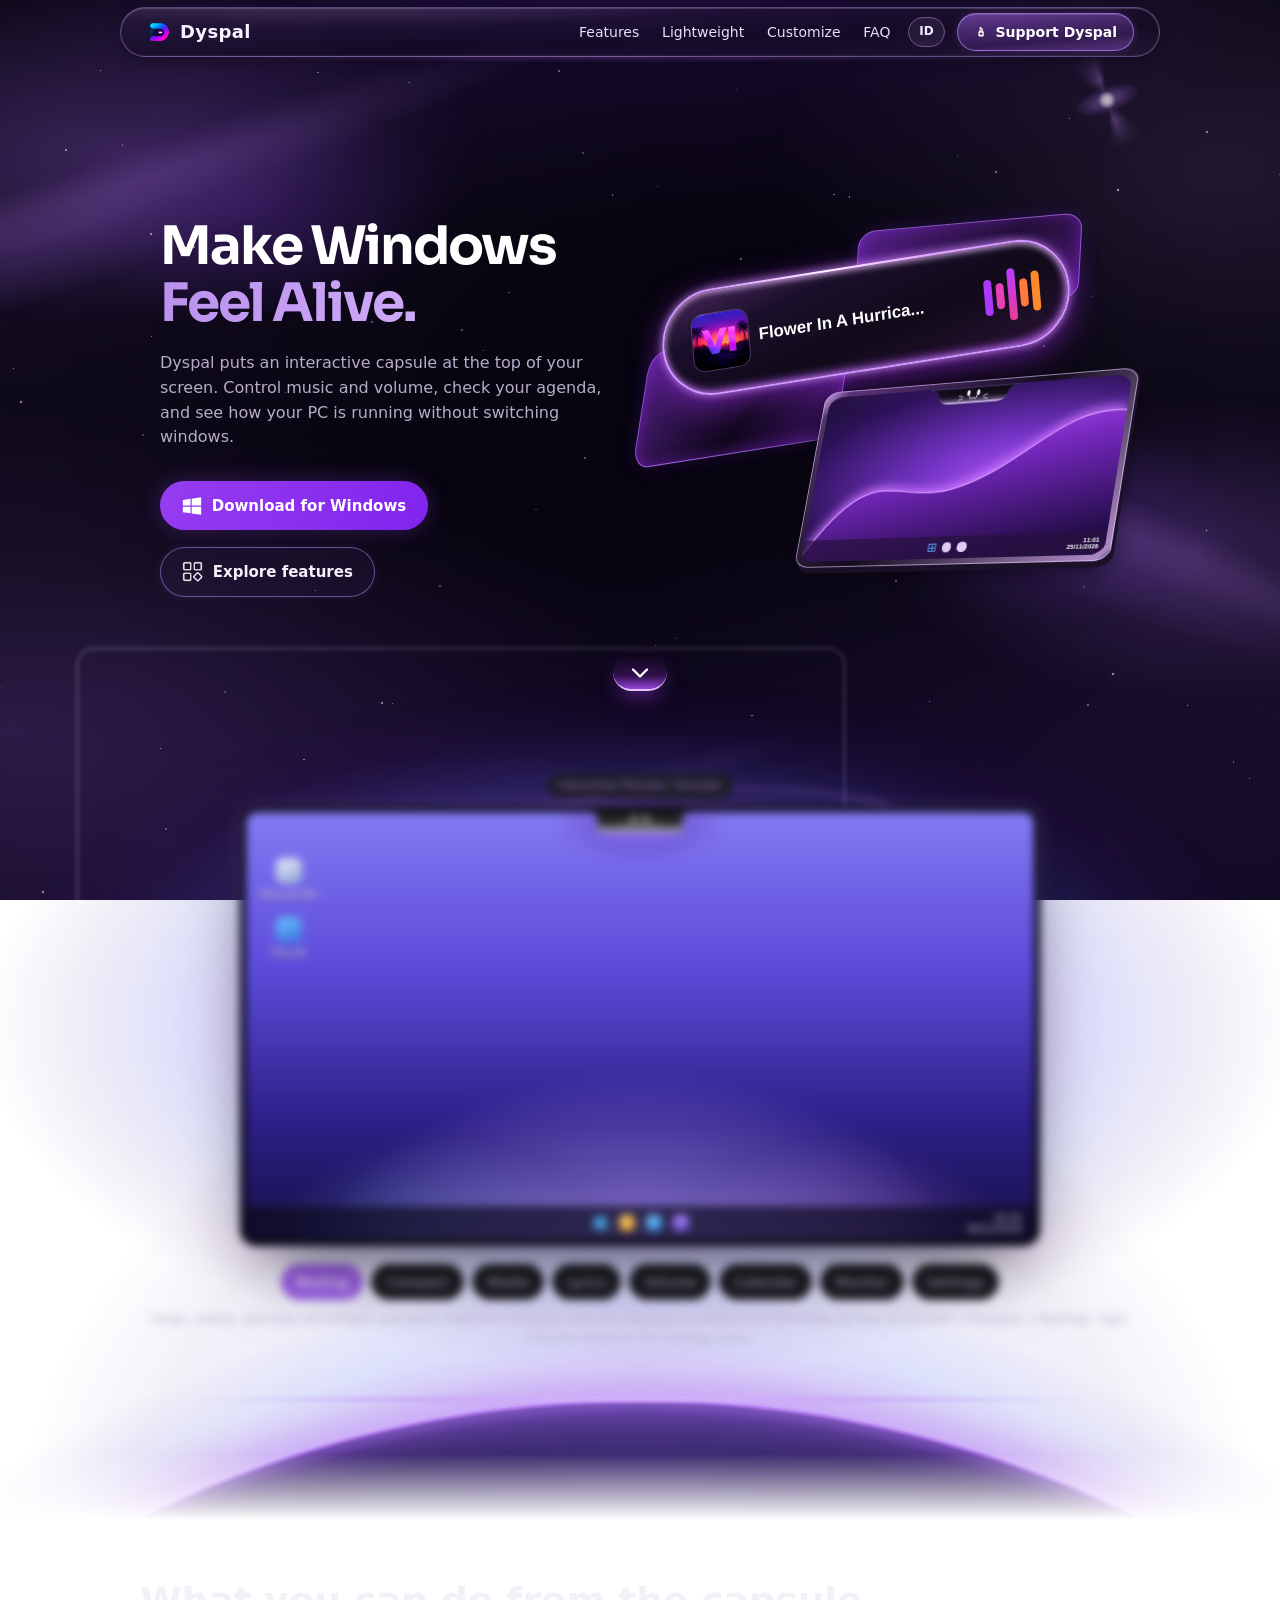
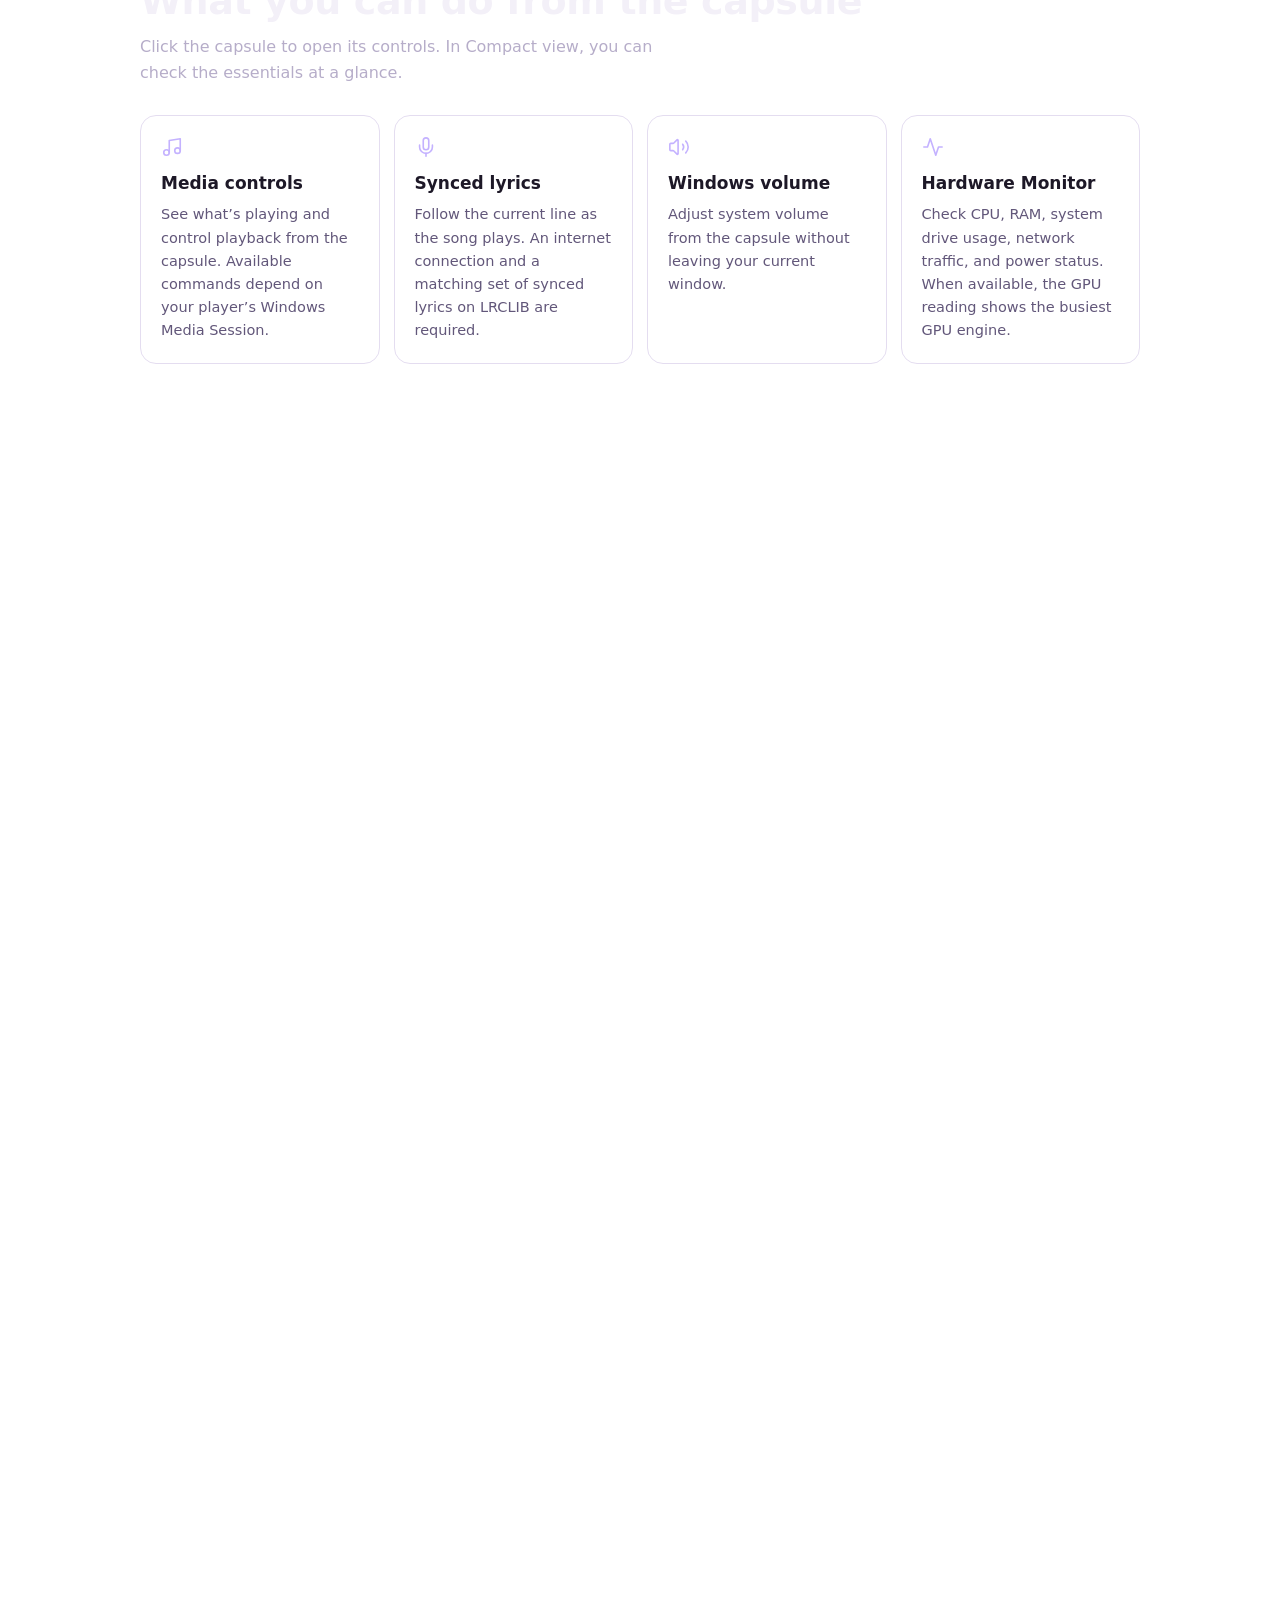
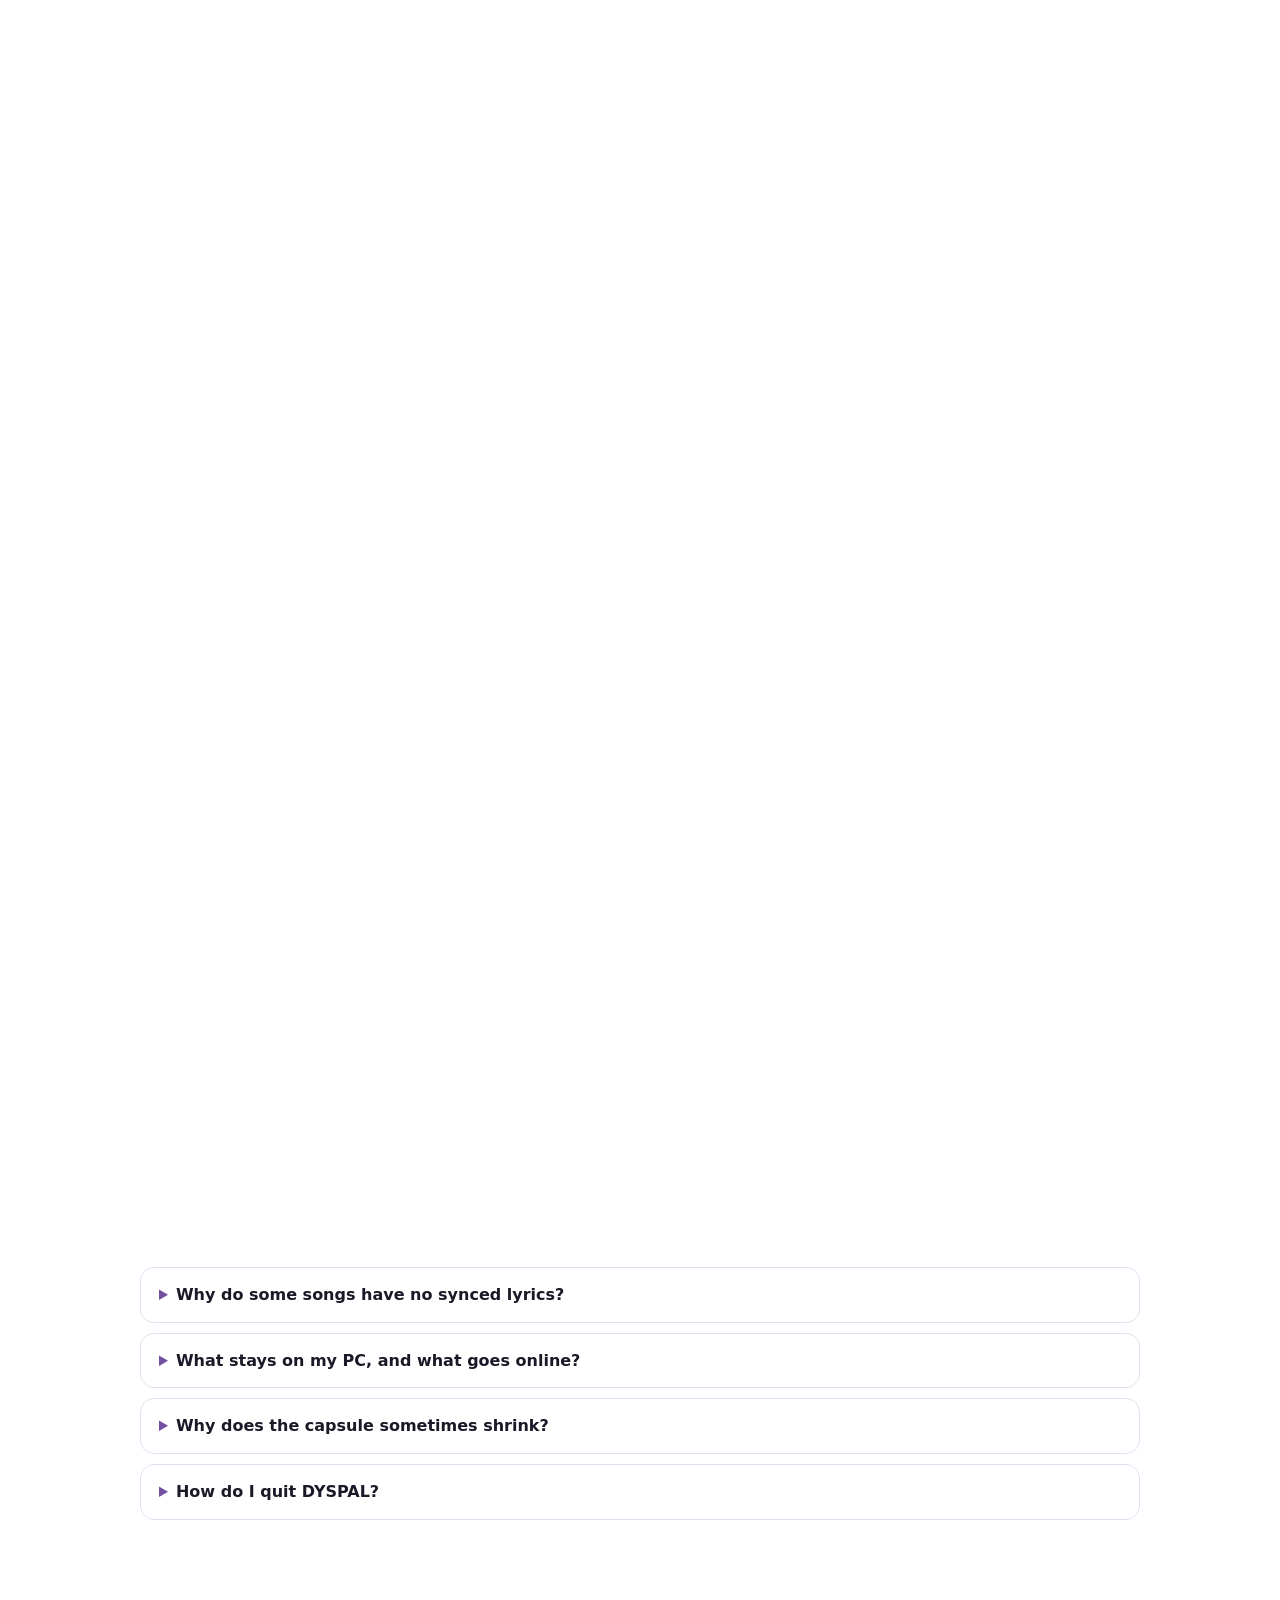
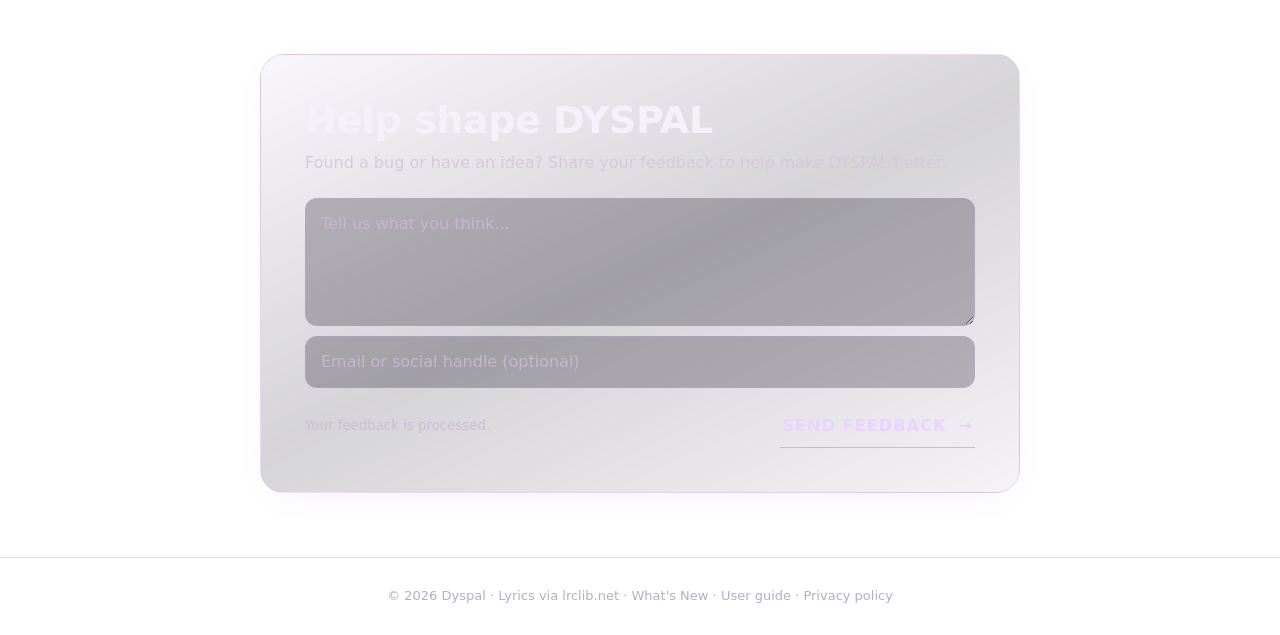
==== commit 8e493280: "Add files via upload" ====
--- a/index.html
+++ b/index.html
@@ -40,12 +40,12 @@
       } catch (e) { /* Storage unavailable: show the homepage directly. */ }
     })();
   </script>
-  <script type="module" crossorigin src="./assets/index-D_eapUjN.js"></script>
-  <link rel="modulepreload" crossorigin href="./assets/id-B5PYA31M.js">
+  <script type="module" crossorigin src="./assets/index-SyZjRztL.js"></script>
+  <link rel="modulepreload" crossorigin href="./assets/id-DB9hCfPd.js">
   <link rel="modulepreload" crossorigin href="./assets/release-BNxsn-W9.js">
-  <link rel="stylesheet" crossorigin href="./assets/id-CGph6nHz.css">
+  <link rel="stylesheet" crossorigin href="./assets/id-D6dCp7rf.css">
   <link rel="stylesheet" crossorigin href="./assets/release-BW0yrKrU.css">
-  <link rel="stylesheet" crossorigin href="./assets/index-H-V07wEH.css">
+  <link rel="stylesheet" crossorigin href="./assets/index-bOrVFc3t.css">
 </head>
 <body>
   <template id="intro-template">
--- a/assets/id-D6dCp7rf.css
+++ b/assets/id-D6dCp7rf.css
@@ -0,0 +1 @@
+.hero-wrap{position:relative;overflow:clip}.hero-wrap>.hero{position:relative;z-index:1}.galaxy{position:absolute;top:0;right:0;bottom:0;left:0;pointer-events:none;z-index:0;overflow:hidden}.gx-on{background:#07050f;color:var(--tx)}.gx-on .hero{padding-bottom:40px}.gx-on{padding-bottom:120px;--gx-hz:120px}.gx-m{padding-bottom:70px;--gx-hz:64px}.gx-space{position:absolute;top:0;right:0;bottom:0;left:0;background:radial-gradient(ellipse 46% 30% at 50% 26%,rgba(7,5,15,.62),transparent 72%),radial-gradient(ellipse 80% 55% at 50% 100%,rgba(var(--gx-deep),.4),transparent 75%),radial-gradient(ellipse 60% 40% at 50% 0,rgba(var(--gx-deep),.18),transparent 70%),radial-gradient(ellipse 55% 42% at 10% 94%,rgba(var(--gx-blue),.17),transparent 70%),radial-gradient(ellipse 55% 42% at 90% 88%,rgba(var(--gx-blue),.15),transparent 70%),linear-gradient(180deg,#07050f,#080617 52%,#0a0821)}.gx-neb{position:absolute;will-change:transform,opacity;opacity:calc(.9*var(--gx-neb)*var(--gx-br));animation:gx-drift 38s ease-in-out infinite alternate}.gx-neb.n1{left:-20%;top:20%;width:64%;height:78%;background:radial-gradient(ellipse 52% 36% at 42% 58%,rgba(var(--gx-rgb),.72),transparent 70%),radial-gradient(ellipse 38% 38% at 62% 44%,rgba(var(--gx-deep),.95),transparent 72%),radial-gradient(ellipse 24% 18% at 30% 72%,rgba(var(--gx-rim),.42),transparent 70%),radial-gradient(ellipse 60% 8% at 50% 40%,rgba(var(--gx-rim),.22),transparent 80%)}.gx-neb.n2{right:-18%;top:2%;width:58%;height:74%;animation-duration:46s;animation-direction:alternate-reverse;background:radial-gradient(ellipse 50% 34% at 55% 48%,rgba(var(--gx-rgb),.62),transparent 70%),radial-gradient(ellipse 36% 36% at 40% 60%,rgba(var(--gx-deep),.95),transparent 72%),radial-gradient(ellipse 22% 16% at 68% 34%,rgba(var(--gx-rim),.38),transparent 70%),radial-gradient(ellipse 55% 7% at 50% 52%,rgba(var(--gx-rim),.2),transparent 80%)}.gx-neb.n3{left:4%;right:4%;bottom:0;height:46%;animation-duration:52s;opacity:calc(.8*var(--gx-neb)*var(--gx-br));background:radial-gradient(ellipse 50% 60% at 50% 100%,rgba(var(--gx-rgb),.68),transparent 72%),radial-gradient(ellipse 22% 36% at 22% 90%,rgba(var(--gx-rim),.22),transparent 70%)}.gx-neb.n4{left:20%;right:20%;top:34%;height:52%;animation-duration:64s;opacity:calc(.62*var(--gx-neb)*var(--gx-br));background:radial-gradient(ellipse 46% 42% at 36% 52%,rgba(var(--gx-blue),.34),transparent 72%),radial-gradient(ellipse 40% 36% at 66% 58%,rgba(var(--gx-rgb),.3),transparent 72%)}.gx-aura{position:absolute;left:50%;bottom:-40px;width:130%;height:78%;margin-left:-65%;will-change:transform,opacity;background:radial-gradient(ellipse 50% 62% at 50% 100%,rgba(var(--gx-rgb),.36) 0,rgba(var(--gx-blue),.16) 42%,rgba(var(--gx-deep),.08) 62%,transparent 76%);opacity:calc(.8*var(--gx-hg)*var(--gx-br));transform-origin:50% 100%;animation:gx-aura-br 9s ease-in-out infinite}@keyframes gx-aura-br{0%,to{opacity:calc(.62*var(--gx-hg)*var(--gx-br));transform:scale(.97)}50%{opacity:calc(.95*var(--gx-hg)*var(--gx-br));transform:scale(calc(1 + .05*var(--gx-amp)))}}@keyframes gx-drift{0%{transform:translate3d(calc(-2.5% * var(--gx-amp)),0,0) scale(1)}to{transform:translate3d(calc(3% * var(--gx-amp)),calc(2% * var(--gx-amp)),0) scale(calc(1 + .07 * var(--gx-amp)))}}.gx-spiral{position:absolute;right:8%;top:11%;width:150px;height:60px;transform:rotate(-24deg);opacity:calc(.9*var(--gx-br));background:radial-gradient(ellipse 9% 22% at 50% 50%,#fff 0,rgba(255,236,255,.9) 40%,transparent 100%),radial-gradient(ellipse 50% 46% at 50% 50%,rgba(var(--gx-rim),.75),rgba(var(--gx-rgb),.3) 55%,transparent 78%)}.gx-spiral:after{content:"";position:absolute;top:-6px;right:-26px;bottom:-6px;left:-26px;border-radius:50%;border:1px solid rgba(var(--gx-rim),.35);transform:rotate(14deg) scaleY(.5)}.gx-stars{position:absolute;top:0;right:0;bottom:0;left:0;will-change:translate}.gx-stars i{position:absolute;width:var(--s);height:var(--s);border-radius:50%;background:#fff;box-shadow:0 0 calc(var(--s)*3) rgba(var(--gx-rim),.9);opacity:var(--o);animation:gx-shim var(--d) ease-in-out var(--w) infinite}@keyframes gx-shim{0%,to{opacity:var(--o)}50%{opacity:calc(var(--o)*(1 - .5*var(--gx-amp)))}}.gx-stars.far i{box-shadow:0 0 calc(var(--s)*2) rgba(var(--gx-rim),.6)}.gx-stars.gl i{background:#eef1ff;box-shadow:0 0 6px 1px rgba(var(--gx-rim),.55),0 0 16px 2px rgba(var(--gx-blue),.28);opacity:0;animation:gx-glint var(--d) ease-in-out var(--w) infinite}@keyframes gx-glint{0%,to{opacity:calc(var(--o)*.12);scale:.8}50%{opacity:var(--o);scale:1.15}}@keyframes gx-tw{0%,to{opacity:calc(var(--o)*(1 - .7*var(--gx-amp)))}50%{opacity:var(--o)}}.gx-streak{position:absolute;height:1.5px;width:130px;transform:rotate(-34deg);background:linear-gradient(90deg,transparent,rgba(var(--gx-rim),.95));opacity:0;animation:gx-shoot 16s ease-in infinite}.gx-streak.s1{left:7%;top:38%}.gx-streak.s2{right:9%;top:66%;animation-delay:-8s;width:100px}@keyframes gx-shoot{0%,84%{opacity:0;translate:0 0}88%{opacity:.85}to{opacity:0;translate:calc(90px*var(--gx-amp)) calc(-60px*var(--gx-amp))}}.gx-planet{position:absolute;left:50%;top:calc(100% - var(--gx-hz,120px));width:max(1500px,175%);aspect-ratio:1;border-radius:50%;will-change:transform;transform:translate(-50%) translateY(var(--gx-planet-shift,0px)) scale(calc(1 + var(--gx-pp,0) * .05));background:radial-gradient(ellipse 60% 14% at 50% 0,rgba(var(--gx-rgb),.3),transparent 100%),radial-gradient(ellipse 72% 6% at 50% 0,rgba(var(--gx-blue),.22),transparent 100%),radial-gradient(circle at 50% 0,#171034 0,#07050f 46%);box-shadow:inset 0 2px 3px rgba(var(--gx-rim),calc(.95*var(--gx-br))),inset 0 10px 40px rgba(var(--gx-rgb),calc(.7*var(--gx-br))),0 -6px 46px rgba(var(--gx-rgb),calc(.55*var(--gx-br))),0 -1px 3px rgba(var(--gx-rim),calc(.6*var(--gx-br)))}.gx-planet:before{content:"";position:absolute;left:30%;right:30%;top:-3px;height:5px;border-radius:50%;background:radial-gradient(ellipse,rgba(255,255,255,.95),rgba(var(--gx-rim),.6) 45%,transparent 75%);filter:blur(2px)}.gx-atmo{position:absolute;top:-5%;right:-5%;bottom:-5%;left:-5%;border-radius:50%;pointer-events:none;will-change:opacity;opacity:calc(.9*var(--gx-hg)*var(--gx-br));background:radial-gradient(circle closest-side,transparent 89.6%,rgba(var(--gx-rim),.3) 90.9%,rgba(var(--gx-rgb),.2) 92.3%,rgba(var(--gx-blue),.09) 95.2%,transparent 100%);animation:gx-atmo-br 10s ease-in-out infinite}@keyframes gx-atmo-br{0%,to{opacity:calc(.6*var(--gx-hg)*var(--gx-br))}50%{opacity:calc(1*var(--gx-hg)*var(--gx-br))}}.gx-halo{position:absolute;left:50%;top:44%;width:132%;height:120%;z-index:-1;pointer-events:none;will-change:transform,opacity;transform:translate(-50%,-50%);opacity:calc(.85*var(--gx-halo)*var(--gx-br));background:radial-gradient(closest-side,rgba(var(--gx-rgb),.5),rgba(var(--gx-rgb),.42) 52%,rgba(var(--gx-blue),.22) 70%,rgba(var(--gx-deep),.09) 86%,transparent);animation:gx-halo-br 9s ease-in-out infinite}@keyframes gx-halo-br{0%,to{opacity:calc(.58*var(--gx-halo)*var(--gx-br));transform:translate(-50%,-50%) scale(.96)}50%{opacity:calc(.92*var(--gx-halo)*var(--gx-br));transform:translate(-50%,-50%) scale(calc(1 + .05*var(--gx-amp)))}}.gx-ring{position:absolute;left:50%;top:-4px;width:min(660px,108%);transform:translate(-50%);z-index:-1;pointer-events:none;opacity:var(--gx-br)}.gx-ring svg{display:block;width:100%;height:auto;overflow:visible}.gx-ring .r1{stroke-dasharray:150 850;animation:gx-orbit var(--gx-orbit) linear infinite}.gx-ring .r1.w{opacity:.32}.gx-ring .r2{animation:gx-orbit calc(var(--gx-orbit)*1.8) linear infinite;stroke-dasharray:2 14}@keyframes gx-orbit{to{stroke-dashoffset:-1000}}.gx-m .gx-ring .r2,.gx-m .gx-ring .w{display:none}.gx-on .anchor:before{content:"";position:absolute;inset:calc(var(--gx-glow)*-.55);z-index:-1;border-radius:60px;pointer-events:none;opacity:calc(.8*var(--gx-br));background:radial-gradient(closest-side,rgba(var(--gx-rgb),.8),rgba(var(--gx-deep),.25) 60%,transparent);transition:inset .5s;animation:gx-breathe 7s ease-in-out infinite}@keyframes gx-breathe{0%,to{transform:scale(.94);opacity:calc(.55*var(--gx-br))}50%{transform:scale(1.04);opacity:calc(.85*var(--gx-br))}}.gx-on .isl{box-shadow:0 0 0 1px rgba(var(--gx-rim),.26),0 0 calc(var(--gx-glow)*.7) -10px rgba(var(--gx-rgb),.7),0 18px 50px #00000080,inset 0 1px #ffffff0f}.gx-on .screen{background:none;border-color:transparent}.gx-on .screen:before{opacity:calc(var(--aura-i,.5)*.7)}.gx-on .note,.gx-on .meta{color:var(--mu)}.gx-paused .galaxy *,.gx-paused .gx-ring *,.gx-paused .gx-halo,.gx-paused .anchor:before{animation-play-state:paused!important}.gx-m .gx-spiral,.gx-m .gx-streak,.gx-m .gx-neb.n3,.gx-m .gx-neb.n4{display:none}.gx-m .gx-aura{width:190%;margin-left:-95%;height:60%}.gx-m .gx-halo{width:175%;height:112%}.gx-m .gx-neb,.gx-t .gx-neb{-webkit-mask-image:radial-gradient(closest-side,#000 45%,transparent 100%);mask-image:radial-gradient(closest-side,#000 45%,transparent 100%)}.gx-m .gx-neb{left:-30%;right:auto;width:120%;opacity:calc(.75*var(--gx-neb)*var(--gx-br))}.gx-m .gx-neb.n2{left:auto;right:-30%;top:38%}.gx-t .gx-streak.s2{display:none}@media (prefers-reduced-motion:reduce){.galaxy *,.gx-ring *,.gx-halo,.gx-on .anchor:before{animation:none!important}.gx-stars.gl i{opacity:calc(var(--o)*.7)}.gx-ring .r1{display:none}.gx-stars i{opacity:var(--o)}}.gx-wisps,.gx-trails{position:absolute;top:0;right:0;bottom:0;left:0;will-change:translate}.gx-wisp{position:absolute;display:block;will-change:transform,opacity;opacity:calc(.85*var(--gx-neb)*var(--gx-br));animation:gx-wisp 34s ease-in-out infinite alternate}.gx-wisp.w1{left:-8%;top:3%;width:46%;height:30%;rotate:20deg;background:radial-gradient(ellipse 22% 14% at 60% 56%,rgba(240,214,255,.42),transparent 70%),radial-gradient(ellipse 46% 26% at 54% 52%,rgba(var(--gx-rim),.36),transparent 72%),radial-gradient(ellipse 70% 46% at 46% 50%,rgba(var(--gx-rgb),.3),transparent 74%)}.gx-wisp.w2{left:-6%;top:40%;width:30%;height:22%;rotate:14deg;animation-duration:41s;animation-delay:-12s;background:radial-gradient(ellipse 20% 14% at 66% 62%,rgba(236,206,255,.4),transparent 70%),radial-gradient(ellipse 52% 34% at 52% 54%,rgba(var(--gx-rim),.3),transparent 72%),radial-gradient(ellipse 72% 50% at 44% 50%,rgba(var(--gx-rgb),.26),transparent 74%)}.gx-wisp.w3{left:-10%;top:62%;width:36%;height:24%;rotate:16deg;animation-duration:45s;animation-delay:-20s;background:radial-gradient(ellipse 46% 26% at 56% 52%,rgba(var(--gx-rim),.3),transparent 72%),radial-gradient(ellipse 72% 48% at 48% 50%,rgba(var(--gx-rgb),.26),transparent 74%)}.gx-wisp.w4{right:-8%;top:46%;width:34%;height:36%;rotate:-32deg;animation-duration:38s;animation-delay:-6s;animation-direction:alternate-reverse;background:radial-gradient(ellipse 18% 14% at 44% 52%,rgba(242,216,255,.42),transparent 70%),radial-gradient(ellipse 48% 28% at 50% 50%,rgba(var(--gx-rim),.34),transparent 72%),radial-gradient(ellipse 72% 46% at 54% 50%,rgba(var(--gx-rgb),.3),transparent 74%)}@keyframes gx-wisp{0%{transform:translateZ(0) scale(1);opacity:calc(.62*var(--gx-neb)*var(--gx-br))}to{transform:translate3d(calc(2.4% * var(--gx-amp)),calc(-2% * var(--gx-amp)),0) scale(calc(1 + .06*var(--gx-amp)));opacity:calc(.95*var(--gx-neb)*var(--gx-br))}}.gx-trails svg{position:absolute;top:0;right:0;bottom:0;left:0;width:100%;height:100%;overflow:visible}.gx-trails path{fill:none;stroke-linecap:round;vector-effect:non-scaling-stroke}.gx-trails .tg{stroke-width:7;opacity:.12}.gx-trails .tl{stroke-width:1.1;opacity:.7;animation:gx-trail-br 11s ease-in-out infinite}.gx-trails .tl.f{stroke-width:1.6;stroke-dasharray:70 930;opacity:.5;animation:gx-flow 9s linear infinite}@keyframes gx-trail-br{0%,to{opacity:.45}50%{opacity:.8}}@keyframes gx-flow{to{stroke-dashoffset:-1000}}.gx-comet{position:absolute;left:82.6%;top:33.3%;width:8px;height:8px;margin:-4px 0 0 -4px;border-radius:50%;background:#fff;will-change:transform,opacity;box-shadow:0 0 8px 3px rgba(var(--gx-rim),.9),0 0 34px 12px rgba(var(--gx-rgb),.42),0 0 80px 30px rgba(var(--gx-rgb),.14);animation:gx-comet 8s ease-in-out infinite}@keyframes gx-comet{0%,to{opacity:.75;transform:scale(.9)}50%{opacity:1;transform:scale(1.12)}}.gx-spiral>i{position:absolute;left:50%;top:50%;width:210px;height:210px;margin:-105px 0 0 -105px;border-radius:50%;will-change:transform;background:conic-gradient(from 0deg,transparent 0 6%,rgba(var(--gx-rim),.42) 16%,transparent 30% 56%,rgba(var(--gx-rim),.42) 66%,transparent 80%);-webkit-mask-image:radial-gradient(closest-side,transparent 22%,#000 38%,rgba(0,0,0,.4) 70%,transparent 100%);mask-image:radial-gradient(closest-side,transparent 22%,#000 38%,rgba(0,0,0,.4) 70%,transparent 100%);transform:rotate(14deg) scaleY(.38) rotate(0);animation:gx-spin 120s linear infinite}@keyframes gx-spin{to{transform:rotate(14deg) scaleY(.38) rotate(360deg)}}.gx-cur{position:absolute;left:0;top:0;width:560px;height:560px;border-radius:50%;pointer-events:none;opacity:0;will-change:transform,opacity;background:radial-gradient(closest-side,rgba(var(--gx-rim),.2),rgba(var(--gx-rgb),.1) 42%,rgba(var(--gx-deep),.04) 70%,transparent)}.gx-cur.t{width:380px;height:380px;background:radial-gradient(closest-side,rgba(var(--gx-rgb),.16),rgba(var(--gx-deep),.07) 55%,transparent)}.gx-sky .gx-cur{background:radial-gradient(closest-side,rgba(var(--gxs-rim,196,140,255),.16),rgba(var(--gxs-rgb,157,97,232),.08) 42%,transparent)}.gx-sky .gx-cur.t{background:radial-gradient(closest-side,rgba(var(--gxs-rgb,157,97,232),.12),transparent)}.gx-t .gx-wisp.w3,.gx-t .gx-trails .tl.f,.gx-m .gx-trails,.gx-m .gx-wisp.w2,.gx-m .gx-wisp.w3,.gx-m .gx-cur{display:none}.gx-m .gx-wisp.w1{width:80%;left:-24%}.gx-m .gx-wisp.w4{width:70%;right:-24%}.gx-on .screen{overflow:visible}.gx-m .screen:before{width:150%}html.gx-page body,.gx-page .gx-on{background:transparent}.gx-page .gx-space{background:radial-gradient(ellipse 45% 32% at 50% 24%,rgba(7,5,15,.48),transparent)}.gx-page .galaxy{-webkit-mask-image:linear-gradient(to bottom,#000 0 calc(100% - 66px),transparent);mask-image:linear-gradient(to bottom,#000 0 calc(100% - 66px),transparent)}.gx-page main>section>.w>h2{color:#f3f0f8}.gx-page main>section>.w>.sub,.gx-page footer{color:#b6adc9}.gx-sky{position:fixed;top:0;right:0;bottom:0;left:0;z-index:-1;pointer-events:none;overflow:hidden;background:#07050f}.gx-sky-space{position:absolute;top:-10%;right:-10%;bottom:-10%;left:-10%;background:radial-gradient(ellipse 60% 42% at 50% 0%,rgba(var(--gxs-deep,76,29,149),.4),transparent 72%),radial-gradient(ellipse 85% 60% at 50% 100%,rgba(var(--gxs-deep,76,29,149),.32),transparent 75%),radial-gradient(ellipse 65% 48% at 6% 28%,rgba(var(--gxs-rgb,157,97,232),.1),transparent 70%),radial-gradient(ellipse 65% 48% at 94% 72%,rgba(var(--gxs-rgb,157,97,232),.1),transparent 70%),#07050f}.gx-sky-neb{position:absolute;filter:blur(2px);opacity:calc(.55*var(--gxs-neb,1)*var(--gxs-br,1));will-change:transform;transform:translate3d(0,var(--gx-sky-shift,0px),0)}.gx-sky-neb.a{left:-25%;top:-10%;width:75%;height:60%;background:radial-gradient(ellipse 55% 45% at 45% 45%,rgba(var(--gxs-rgb,157,97,232),.5),transparent 72%),radial-gradient(ellipse 30% 30% at 60% 55%,rgba(var(--gxs-deep,76,29,149),.8),transparent 70%)}.gx-sky-neb.b{right:-25%;top:32%;width:70%;height:58%;transform:translate3d(0,var(--gx-sky-shift2,0px),0);background:radial-gradient(ellipse 50% 42% at 55% 50%,rgba(var(--gxs-rgb,157,97,232),.44),transparent 72%),radial-gradient(ellipse 28% 28% at 40% 45%,rgba(var(--gxs-deep,76,29,149),.78),transparent 70%)}.gx-sky-neb.c{left:6%;bottom:-18%;width:60%;height:46%;background:radial-gradient(ellipse 50% 50% at 50% 60%,rgba(var(--gxs-rgb,157,97,232),.4),transparent 74%)}.gx-sky-spiral{position:absolute;right:10%;top:9%;width:90px;height:38px;will-change:transform;opacity:calc(.7*var(--gxs-br,1));transform:rotate(-20deg) translate3d(0,var(--gx-sky-shift,0px),0);background:radial-gradient(ellipse 10% 24% at 50% 50%,#fff 0,rgba(255,236,255,.85) 42%,transparent 100%),radial-gradient(ellipse 48% 44% at 50% 50%,rgba(var(--gxs-rim,196,140,255),.6),rgba(var(--gxs-rgb,157,97,232),.24) 55%,transparent 78%)}.gx-sky-stars{position:absolute;top:0;right:0;bottom:0;left:0;will-change:transform;transform:translate3d(0,var(--gx-sky-star-shift,0px),0)}.gx-sky-stars i{position:absolute;width:var(--s);height:var(--s);border-radius:50%;background:#fff;opacity:var(--o);box-shadow:0 0 calc(var(--s)*3) rgba(var(--gxs-rim,196,140,255),.85);animation:gx-tw var(--d) ease-in-out var(--w) infinite}.gx-sky-t .gx-sky-neb{opacity:calc(.45*var(--gxs-neb,1)*var(--gxs-br,1))}.gx-sky-m .gx-sky-spiral{display:none}.gx-sky-m .gx-sky-neb{filter:blur(1px)}.gx-sky-paused .gx-sky-stars i{animation-play-state:paused!important}.gx-sky{--gx-amp:1}.gx-sky-neb{animation:gxs-cloud 78s ease-in-out -21s infinite alternate}.gx-sky-neb.b{animation-duration:96s;animation-delay:-58s;animation-direction:alternate-reverse}.gx-sky-neb.c{animation-duration:67s;animation-delay:-35s}.gx-sky-neb:before{content:"";position:absolute;top:5%;right:5%;bottom:5%;left:5%;rotate:-19deg;background:radial-gradient(ellipse 54% 7% at 50% 49%,rgba(var(--gxs-rim),.28),transparent),radial-gradient(ellipse 43% 14% at 40% 54%,rgba(var(--gxs-rgb),.43),transparent 85%)}.gx-sky-neb.b:before{rotate:24deg}@keyframes gxs-cloud{0%{translate:-4% -2%}to{translate:5% 3%}}.gx-sky-spiral:before{content:"";position:absolute;top:-80%;right:-22%;bottom:-80%;left:-22%;border-radius:50%;background:repeating-conic-gradient(from 15deg,transparent 0 37%,rgba(var(--gxs-rim),.46) 46%,transparent 50%);-webkit-mask-image:radial-gradient(closest-side,transparent 14%,#000 42%,transparent);mask-image:radial-gradient(closest-side,transparent 14%,#000 42%,transparent);animation:gx-spin 120s linear infinite}.gx-sky-space:after{content:"";position:absolute;top:0;right:0;bottom:0;left:0;background:radial-gradient(ellipse 55% 40% at 9% 76%,rgba(var(--gxs-rgb),.23),transparent 76%),radial-gradient(ellipse 38% 33% at 88% 24%,rgba(var(--gxs-rim),.14),transparent 77%);animation:gxs-breathe 17s ease-in-out infinite}@keyframes gxs-breathe{0%,to{opacity:.45}50%{opacity:.94}}.gx-sky-flight{position:absolute;height:1.5px;opacity:0;transform-origin:right center;border-radius:100%;background:linear-gradient(90deg,transparent,rgba(var(--gxs-rim),.28) 58%,#efe4ff)}.gx-sky-flight:after{content:"";position:absolute;right:0;top:50%;translate:0 -50%;width:3px;height:3px;background:#f3e7ff;border-radius:50%;box-shadow:0 0 5px rgb(var(--gxs-rim))}.gx-sky-flight[data-kind=comet]{height:3px}.gx-sky-flight[data-kind=comet]:after{width:5px;height:5px;box-shadow:0 0 8px 2px rgb(var(--gxs-rim))}.gx-sky-stars i:nth-child(3n+1){animation:none}.gx-sky-paused .gx-sky *,.gx-sky-paused .gx-sky :before,.gx-sky-paused .gx-sky :after{animation-play-state:paused!important}@media (prefers-reduced-motion:reduce){.gx-sky *,.gx-sky :before,.gx-sky :after{animation:none!important}.gx-sky-stars i{animation:none!important}.gx-planet,.gx-sky-neb,.gx-sky-spiral,.gx-sky-stars{transform:none!important;transition:none!important}}
--- a/assets/index-bOrVFc3t.css
+++ b/assets/index-bOrVFc3t.css
@@ -0,0 +1 @@
+html{scroll-behavior:smooth;scroll-padding-top:72px}*{box-sizing:border-box}body{margin:0;background:var(--bg);color:var(--tx);font:16px/1.6 Segoe UI,system-ui,-apple-system,sans-serif}a{color:inherit;text-decoration:none}.w{max-width:1040px;margin:0 auto;padding:0 20px}header{position:sticky;top:0;z-index:9;height:61px;padding:7px clamp(8px,2vw,24px) 4px;pointer-events:none}header>.w{position:relative;display:flex;align-items:center;gap:12px;height:100%;padding:0 clamp(11px,2vw,25px);pointer-events:auto;color:#f7f2ff;border-radius:999px;border:1px solid rgba(204,166,255,.38);background:radial-gradient(ellipse 46% 110% at 23% -63%,rgba(231,208,255,.29),transparent 95%),linear-gradient(178deg,#44305852,#120c1f8f 60%,#31224159);-webkit-backdrop-filter:blur(7px) saturate(1.18);backdrop-filter:blur(7px) saturate(1.18);box-shadow:inset 0 1px 1px #eed9ff36,inset 0 -1px 2px #c79be819,0 5px 16px -5px #0d0619a6}header>.w:after{content:"";position:absolute;pointer-events:none;inset-inline:4%;top:100%;height:12px;background:radial-gradient(ellipse 47% 7px at 50% 0,#b483f433,transparent)}@media (prefers-reduced-motion: no-preference){header>.w:before{content:"";position:absolute;top:-1px;right:-1px;bottom:-1px;left:-1px;pointer-events:none;background:center / 100% 100% no-repeat url("data:image/svg+xml,<svg xmlns='http://www.w3.org/2000/svg' xmlns:xlink='http://www.w3.org/1999/xlink'><defs><rect id='rim' x='1' y='1' rx='24' pathLength='100' style='width:calc(100%25 - 2px);height:calc(100%25 - 2px)'/></defs><g fill='none' stroke-linecap='round' stroke-width='1.5'><animate attributeName='stroke-dashoffset' from='0' to='100' dur='11s' repeatCount='indefinite'/><use xlink:href='%23rim' stroke='%23c684ef' stroke-opacity='0.08' stroke-dasharray='26 74'/><use xlink:href='%23rim' stroke='%23c684ef' stroke-opacity='0.1' stroke-dasharray='23 77'/><use xlink:href='%23rim' stroke='%23c684ef' stroke-opacity='0.12' stroke-dasharray='20 80'/><use xlink:href='%23rim' stroke='%23ba91ff' stroke-opacity='0.15' stroke-dasharray='17 83'/><use xlink:href='%23rim' stroke='%23ba91ff' stroke-opacity='0.18' stroke-dasharray='14 86'/><use xlink:href='%23rim' stroke='%23ba91ff' stroke-opacity='0.23' stroke-dasharray='11 89'/><use xlink:href='%23rim' stroke='%23efddff' stroke-opacity='0.3' stroke-dasharray='8 92'/><use xlink:href='%23rim' stroke='%23efddff' stroke-opacity='0.4' stroke-dasharray='5 95'/><use xlink:href='%23rim' stroke='%23efddff' stroke-opacity='0.68' stroke-dasharray='2 98'/></g></svg>");filter:drop-shadow(0 0 2px #cc98ff99);opacity:.54}}@media (hover: hover){header>.w:hover:before{opacity:.66}}header nav{gap:clamp(6px,1vw,15px);color:#eadff6}header nav a:not(.btn){border-radius:999px;padding:3px 5px}header .lang{color:#f4ecff;border-color:#705888;background:#c7a3f417}header .btn.s.sup-nav{color:#fff;backdrop-filter:none;-webkit-backdrop-filter:none;background:linear-gradient(175deg,#ac66f387,#5e2f955c 67%,#a25be070)}header :is(a,button):focus-visible{outline:2px solid #e1c6ff;outline-offset:2px}@media (hover: hover){header nav a:not(.btn):hover,header .lang:hover{color:#fff;background-color:#d0adff21}}@media (hover: hover) and (prefers-reduced-motion: no-preference){header nav a:not(.btn){transition:color .18s ease,background-color .18s ease}}.logo{font-weight:700;font-size:18px;letter-spacing:.02em;display:flex;align-items:center;gap:8px}.logo img{border-radius:7px}nav{margin-left:auto;display:flex;gap:18px;align-items:center;font-size:14px;color:var(--mu)}.lang{font:inherit;font-size:12px;font-weight:600;padding:4px 10px;border-radius:999px;border:1px solid var(--bd);background:var(--card);color:var(--mu);cursor:pointer}.btn{display:inline-block;padding:11px 22px;border-radius:999px;background:var(--ac2);color:#fff;font-weight:600;border:0;cursor:pointer;font-size:15px}.btn.s{padding:7px 16px;font-size:14px}.btn.o{background:transparent;color:var(--tx);box-shadow:inset 0 0 0 1px var(--bd)}.btn:hover{filter:brightness(1.08)}@media (max-width: 640px){nav a:not(.btn){display:none}}.hero{text-align:center;padding:64px 20px 24px}.tag{display:inline-block;font-size:13px;color:var(--ac);border:1px solid var(--bd);border-radius:999px;padding:4px 14px;background:var(--card)}@font-face{font-family:Sora;src:url(./sora-bold-CHn4oUc-.woff2) format("woff2");font-style:normal;font-weight:700;font-display:swap}.hero .spatial-copy>h1{font:700 clamp(36px,7vw,64px)/1.15 "Sora","Segoe UI",sans-serif;letter-spacing:-.04em;margin:18px 0 14px;color:#fff}.hero .spatial-copy>h1 em{font-style:normal;color:#c99bf5}@supports (background-clip: text){@media (forced-colors: none){.hero .spatial-copy>h1 em{color:transparent;background-image:linear-gradient(105deg,#ba90ed,#dcbcff,#b88de8);background-size:200% 100%;-webkit-background-clip:text;background-clip:text}}@media (prefers-reduced-motion: no-preference) and (forced-colors: none){.hero .spatial-copy>h1 em{animation:hero-lavender 10s ease-in-out infinite}}}@keyframes hero-lavender{50%{background-position:100% 50%}}.lead{max-width:600px;margin:0 auto 26px;color:var(--mu);font-size:18px}.cta{display:flex;gap:12px;justify-content:center;flex-wrap:wrap}.meta{font-size:13px;color:var(--mu);margin-top:14px}.tabs{display:flex;gap:8px;justify-content:center;flex-wrap:wrap;margin-top:18px}.tabs button{font:inherit;font-size:14px;padding:6px 14px;border-radius:999px;border:1px solid var(--bd);background:var(--card);color:var(--mu);cursor:pointer}.tabs button.on{background:var(--ac2);color:#fff;border-color:var(--ac2)}.note{font-size:12px;color:var(--mu);text-align:center;margin-top:10px}section{padding:60px 0}h2{font-size:clamp(26px,4vw,38px);line-height:1.15;margin:0 0 10px;letter-spacing:-.01em}.sub{color:var(--mu);max-width:560px;margin:0 0 30px}.g{display:grid;grid-template-columns:repeat(auto-fit,minmax(230px,1fr));gap:14px}.c{background:var(--card);border:1px solid var(--bd);border-radius:16px;padding:20px}.c h3{margin:0 0 6px;font-size:17px}.c .fi{display:block;color:#c4b2ff;margin-bottom:12px;flex-shrink:0}#kustom .g>.c:before{content:"";display:block;width:22px;height:22px;margin-bottom:12px;background:var(--customize-icon) center / contain no-repeat}#kustom .g>.c:nth-child(1){--customize-icon: url("data:image/svg+xml,<svg xmlns='http://www.w3.org/2000/svg' viewBox='0 0 24 24' fill='none' stroke='%23c4b2ff' stroke-width='1.65' stroke-linecap='round' stroke-linejoin='round'><rect x='2.5' y='3.5' width='19' height='14' rx='2.5'/><path d='M8 21h8m-4-3.5V21'/><rect x='8' y='5.8' width='8' height='3.4' rx='1.7'/></svg>")}#kustom .g>.c:nth-child(2){--customize-icon: url("data:image/svg+xml,<svg xmlns='http://www.w3.org/2000/svg' viewBox='0 0 24 24' fill='none' stroke='%23c4b2ff' stroke-width='1.65' stroke-linecap='round' stroke-linejoin='round'><path d='M12 3a9 9 0 1 0 0 18h1a2 2 0 0 0 1.4-3.4 1.8 1.8 0 0 1 1.3-3.1H18a3 3 0 0 0 3-3C21 6.9 17 3 12 3Z'/><g fill='%23c4b2ff' stroke='none'><circle cx='7' cy='11' r='1.3'/><circle cx='10' cy='7.6' r='1.3'/><circle cx='15' cy='8' r='1.3'/></g></svg>")}#kustom .g>.c:nth-child(3){--customize-icon: url("data:image/svg+xml,<svg xmlns='http://www.w3.org/2000/svg' viewBox='0 0 24 24' fill='none' stroke='%23c4b2ff' stroke-width='1.65' stroke-linecap='round' stroke-linejoin='round'><path d='M2 8h7M1 12h5m-3 4h5'/><path d='m12 5 9 7-9 7z'/></svg>")}#kustom .g>.c:nth-child(4){--customize-icon: url("data:image/svg+xml,<svg xmlns='http://www.w3.org/2000/svg' viewBox='0 0 24 24' fill='none' stroke='%23c4b2ff' stroke-width='1.65' stroke-linecap='round' stroke-linejoin='round'><path fill='%23c4b2ff' stroke='none' d='M3 3h8v8H3zm10 0h8v8h-8zM3 13h8v8H3zm10 0h8v8h-8z'/></svg>")}.c p{margin:0;color:var(--mu);font-size:14.5px}.st{display:grid;grid-template-columns:repeat(auto-fit,minmax(150px,1fr));gap:14px;margin-bottom:22px}.st div{text-align:center;background:var(--card);border:1px solid var(--bd);border-radius:16px;padding:20px 10px}.st b{display:block;font-size:30px;color:var(--ac)}.st span{font-size:13px;color:var(--mu)}#ringan>.w>.st{display:grid;grid-template-columns:minmax(0,1fr);gap:10px;padding:0;background:transparent}#ringan>.w>.st>.rv{display:grid;grid-template-columns:12% minmax(0,1fr) 25%;grid-template-rows:1fr 1fr;min-height:clamp(88px,9vw,116px);padding:8px clamp(8px,1.5vw,18px);text-align:left;border:1px solid #ba92dd61;border-radius:20px;background:radial-gradient(ellipse at top left,#b784e91a,transparent 54%),linear-gradient(116deg,#31223d65,#170f254a 58%,#47265158);backdrop-filter:blur(5px);-webkit-backdrop-filter:blur(5px);box-shadow:inset 0 1px #e9d3ff20,0 5px 18px -12px #9754d751}#ringan>.w>.st>.rv:before,#ringan>.w>.st>.rv:after{content:"";align-self:center;justify-self:center;pointer-events:none}#ringan>.w>.st>.rv:before{grid-area:1 / 1 / span 2;width:min(84%,54px);aspect-ratio:1;border-radius:26%;border:1px solid #ca9cf43b;background:var(--stat-icon) center / 57% no-repeat,linear-gradient(145deg,#b17ee530,#794e9820);box-shadow:inset 0 1px #efe0ff17}#ringan>.w>.st>.rv:after{grid-area:1 / 2 / span 2;width:94%;max-width:495px;aspect-ratio:5;background:var(--stat-art) center / contain no-repeat}#ringan>.w>.st>.rv>b,#ringan>.w>.st>.rv>span{grid-column:3;padding-inline-start:clamp(8px,2vw,32px);border-inline-start:1px solid #d0ade069}#ringan>.w>.st>.rv>b{grid-row:1;align-self:end;font-size:clamp(30px,3.8vw,46px);line-height:1;color:#e6ceff}#ringan>.w>.st>.rv>span{grid-row:2;align-self:start;padding-top:4px;font-size:clamp(12px,1.4vw,17px);line-height:1.2;color:#e7dfee}@media (hover: hover){#ringan>.w>.st>.rv:hover{border-color:#cfa9eea6;box-shadow:inset 0 1px #f3ddff42,0 4px 18px -10px #af78d954}#ringan>.w>.st>.rv:hover:after{filter:drop-shadow(0 0 2px #ba91df44)}#ringan>.w>.st>.rv:hover>b{color:#f2e4ff}}#ringan>.w>.st>.rv:nth-child(1){--stat-icon: url("data:image/svg+xml,<svg xmlns='http://www.w3.org/2000/svg' viewBox='0 0 24 24'><g fill='none' stroke='%23e4ccff' stroke-width='1.45' stroke-linecap='round' stroke-linejoin='round'><path d='M21 11c0 2-1.5 3-3.5 3h-2c-2 0-2.8 1.6-1.5 3 1.5 1.8.4 4-2 4a9 9 0 1 1 9-10Z'/><g fill='%23e4ccff' stroke='none'><circle cx='7' cy='11' r='1.2'/><circle cx='10' cy='7' r='1.2'/><circle cx='15' cy='7' r='1.2'/><circle cx='18' cy='10' r='1.2'/></g></g></svg>");--stat-art: url("data:image/svg+xml,<svg xmlns='http://www.w3.org/2000/svg' viewBox='0 0 360 72'><defs><g id='pill'><rect width='76' height='32' rx='16' fill='currentColor' fill-opacity='.17' stroke='currentColor' stroke-width='1.35'/><path d='M4 21Q13 8 47 3Q24 4 15 5Q3 9 4 21Z' fill='currentColor' opacity='.22'/><path d='M22 29h36' fill='none' stroke='currentColor' opacity='.35'/></g></defs><use href='%23pill' x='4' y='20' color='%23ffffff'/><use href='%23pill' x='96' y='20' color='%23b78cff'/><use href='%23pill' x='188' y='20' color='%237cc4ff'/><use href='%23pill' x='280' y='20' color='%23ffd666'/></svg>")}#ringan>.w>.st>.rv:nth-child(2){--stat-icon: url("data:image/svg+xml,<svg xmlns='http://www.w3.org/2000/svg' viewBox='0 0 24 24'><g fill='none' stroke='%23e4ccff' stroke-width='1.45' stroke-linecap='round' stroke-linejoin='round'><path d='m2 9 10-6 10 6-10 6Zm1 5 9 5 9-5'/></g></svg>");--stat-art: url("data:image/svg+xml,<svg xmlns='http://www.w3.org/2000/svg' viewBox='0 0 360 72'><g fill='%23382445' fill-opacity='.46' stroke='%23be9cd5' stroke-width='1.3'><rect x='4' y='26' width='52' height='21' rx='10.5'/><rect x='72' y='20' width='91' height='32' rx='16'/><rect x='179' y='10' width='177' height='52' rx='24'/></g><g fill='%23f2e6ff'><circle cx='24' cy='36' r='2.6'/><circle cx='36' cy='36' r='2.6'/></g><g fill='%23b78cff' fill-opacity='.72'><rect x='82' y='26' width='20' height='20' rx='5'/><rect x='190' y='19' width='34' height='34' rx='9'/></g><path d='M110 32h39m-39 8h24M239 25h99' stroke='%23be9cd5' stroke-width='3' stroke-linecap='round'/><path d='M239 25h59' stroke='%23e6cfff' stroke-width='3'/><circle cx='298' cy='25' r='3' fill='%23ead6ff'/><path d='m251 43 6-4v8zm6 0 6-4v8zm62-4 6 4-6 4zm6 0 6 4-6 4z' fill='%23e3cdef'/><path d='M287 39v8m6-8v8' stroke='%23eee4fb' stroke-width='3'/></svg>")}#ringan>.w>.st>.rv:nth-child(3){--stat-icon: url("data:image/svg+xml,<svg xmlns='http://www.w3.org/2000/svg' viewBox='0 0 24 24'><g fill='none' stroke='%23e4ccff' stroke-width='1.45' stroke-linecap='round' stroke-linejoin='round'><rect x='2' y='4' width='20' height='14' rx='2'/><path d='M12 18v3m-5 0h10'/></g></svg>");--stat-art: url("data:image/svg+xml,<svg xmlns='http://www.w3.org/2000/svg' viewBox='0 0 360 72'><defs><g id='screen'><rect x='4' y='4' width='99' height='51' rx='5' fill='%23422358' fill-opacity='.48' stroke='%23c1a3d7' stroke-width='1.4'/><path d='M6 49c35 1 64-24 95-26v8C68 34 42 55 6 52Z' fill='%23b481e8' opacity='.23'/><path d='M53 55v8m-16 2h32' fill='none' stroke='%23bda5d2' stroke-width='2'/></g></defs><use href='%23screen' x='0'/><rect x='10' y='8' width='25' height='7' rx='3.5' fill='%23bc94f4' stroke='%23ecd9ff' stroke-width='.8'/><use href='%23screen' x='125'/><rect x='166' y='8' width='25' height='7' rx='3.5' fill='%23bc94f4' stroke='%23ecd9ff' stroke-width='.8'/><use href='%23screen' x='250'/><rect x='322' y='8' width='25' height='7' rx='3.5' fill='%23bc94f4' stroke='%23ecd9ff' stroke-width='.8'/></svg>")}#ringan>.w>.st>.rv:nth-child(4){--stat-icon: url("data:image/svg+xml,<svg xmlns='http://www.w3.org/2000/svg' viewBox='0 0 24 24'><g fill='none' stroke='%23e4ccff' stroke-width='1.45' stroke-linecap='round' stroke-linejoin='round'><path d='m12 2 9 5v10l-9 5-9-5V7Zm-9 5 9 5 9-5m-9 5v10'/></g></svg>");--stat-art: url("data:image/svg+xml,<svg xmlns='http://www.w3.org/2000/svg' viewBox='0 0 360 72'><path d='M12 31Q140 22 348 31' fill='none' stroke='%23c99aff' stroke-width='1.4'/><rect x='25' y='11' width='140' height='35' rx='17.5' fill='%23251d30' stroke='%239e87b2'/><rect x='195' y='11' width='140' height='35' rx='17.5' fill='%23b798d4' fill-opacity='.18' stroke='%23e2c9f4'/><path d='M208 42Q266 39 320 16Q284 41 246 43Z' fill='%23f0e1ff' opacity='.2'/><g text-anchor='middle' font-family='Segoe UI, sans-serif' font-size='11' fill='%23ebe2f4'><text x='95' y='64'>Default Theme</text><text x='265' y='64'>Liquid Glass Theme</text></g></svg>")}@media (max-width: 540px){#ringan>.w>.st>.rv{grid-template-columns:10% minmax(0,1fr) 25%}#ringan>.w>.st>.rv:nth-child(4){--stat-art: url("data:image/svg+xml,<svg xmlns='http://www.w3.org/2000/svg' viewBox='0 0 180 60'><path d='M2 19Q76 14 178 18' fill='none' stroke='%23c99aff' stroke-width='1.4'/><rect x='5' y='8' width='78' height='23' rx='11.5' fill='%23251d30' stroke='%239e87b2'/><rect x='97' y='8' width='78' height='23' rx='11.5' fill='%23b798d4' fill-opacity='.18' stroke='%23e2c9f4'/><path d='M106 28Q134 27 165 11Q149 27 127 29Z' fill='%23f0e1ff' opacity='.2'/><g text-anchor='middle' font-family='Segoe UI, sans-serif' font-size='9.5' fill='%23ebe2f4'><text x='44' y='46'>Default Theme</text><text x='136' y='46'>Liquid Glass Theme</text></g></svg>")}#ringan>.w>.st>.rv:nth-child(4):after{aspect-ratio:3}}ul.k{margin:0;padding-left:20px;color:var(--mu)}ul.k li{margin:8px 0}ul.k b{color:var(--tx)}.dl{background:var(--card);border:1px solid var(--bd);border-radius:22px;text-align:center;padding:44px 20px}.dl ol{display:inline-block;text-align:left;color:var(--mu);margin:18px 0 24px;padding-left:20px}details{background:var(--card);border:1px solid var(--bd);border-radius:14px;padding:14px 18px;margin-bottom:10px}summary{cursor:pointer;font-weight:600}details p{color:var(--mu);margin:10px 0 0;font-size:15px}footer{border-top:1px solid var(--bd);padding:28px 0;color:var(--mu);font-size:13px;text-align:center}@media (prefers-reduced-motion: reduce){*{transition:none!important;scroll-behavior:auto!important}}.btn.s.sup-nav{display:inline-flex;align-items:center;gap:7px;position:relative;isolation:isolate;background:#9d61e824;border:1px solid rgba(187,145,255,.62);-webkit-backdrop-filter:blur(10px);backdrop-filter:blur(10px);box-shadow:inset 0 1px #ead7ff2e,0 0 10px #9d61e83b;transition:border-color var(--mo-fast, .2s) var(--mo-ease, ease),box-shadow var(--mo-fast, .2s) var(--mo-ease, ease),transform var(--mo-press, .12s) var(--mo-ease, ease)}.btn.s.sup-nav img{width:14px;height:14px;flex:none;display:block}.btn.s.sup-nav:after{content:"";position:absolute;top:-10px;right:-10px;bottom:-10px;left:-10px;z-index:-1;border-radius:inherit;pointer-events:none;background:radial-gradient(closest-side,rgba(157,97,232,.55),transparent 70%);opacity:0;filter:blur(10px);transition:opacity .25s var(--mo-ease, ease)}@media (hover: hover){.btn.s.sup-nav:hover{border-color:#d6b4ffd9;box-shadow:inset 0 1px #ffffff38,0 0 13px #9d61e852}.btn.s.sup-nav:hover:after{opacity:1}}.btn.s.sup-nav:active:after{opacity:.85;transition-duration:.12s}#support{scroll-margin-top:72px}.sup{position:relative;max-width:640px;margin:0 auto;text-align:center;overflow:hidden;padding:56px 28px 42px;border-radius:28px;background:linear-gradient(180deg,#2e1a4a8c,#100c1aad);border:1px solid rgba(187,145,255,.25);-webkit-backdrop-filter:blur(18px);backdrop-filter:blur(18px);box-shadow:0 30px 80px -32px #783cc880,inset 0 1px #ffffff0f}@supports not ((backdrop-filter: blur(1px)) or (-webkit-backdrop-filter: blur(1px))){.sup{background:linear-gradient(180deg,#241339,#150f22)}}.sup:before{content:"";position:absolute;left:50%;top:-30%;width:140%;height:280px;transform:translate(-50%);background:radial-gradient(ellipse at center,rgba(157,97,232,.35),transparent 70%);filter:blur(10px);pointer-events:none}.sup-logo{position:relative;display:block;margin:0 auto 22px;border-radius:14px}.sup h2{position:relative;color:#f6f2ff;margin:0 0 16px}.sup-desc{position:relative;color:#e6def5c7;max-width:460px;margin:0 auto 30px;font-size:16px}.sup-note{position:relative;color:#e6def58c;font-size:12.5px;margin:24px 0 0}.btn.glass-sup{position:relative;isolation:isolate;display:inline-flex;align-items:center;gap:10px;background:#ffffff12;border:1px solid rgba(187,145,255,.45);color:#fff;-webkit-backdrop-filter:blur(14px);backdrop-filter:blur(14px);box-shadow:inset 0 1px #fff3,0 1px #0003;transition:border-color var(--mo-fast, .2s) var(--mo-ease, ease),box-shadow var(--mo-fast, .2s) var(--mo-ease, ease),transform var(--mo-press, .12s) var(--mo-ease, ease)}@supports not ((backdrop-filter: blur(1px)) or (-webkit-backdrop-filter: blur(1px))){.btn.glass-sup{background:#3a2a57}}.btn.glass-sup img{width:18px;height:18px;flex:none;display:block}.btn.glass-sup:after{content:"";position:absolute;top:-18px;right:-18px;bottom:-18px;left:-18px;z-index:-1;border-radius:inherit;pointer-events:none;background:radial-gradient(closest-side,rgba(157,97,232,.55),transparent 70%);opacity:0;filter:blur(14px);transition:opacity .3s var(--mo-ease, ease)}@media (hover: hover){.btn.glass-sup:hover{border-color:#d6b4ffcc;box-shadow:inset 0 1px #ffffff4d,0 10px 30px -10px #9d61e899;transform:translateY(-1px)}.btn.glass-sup:hover:after{opacity:1}}.btn.glass-sup:active{transform:translateY(0) scale(.97)}.btn.glass-sup:active:after{opacity:.85;transition-duration:.12s}@media (max-width: 640px){.sup{padding:44px 20px 32px;border-radius:22px}}@media (prefers-reduced-motion: reduce){.btn.glass-sup:hover,.btn.s.sup-nav:hover{transform:none}.btn.glass-sup:after,.btn.s.sup-nav:after{transition:none}}.hero .cta .btn.o{background:#9d61e80f;box-shadow:inset 0 0 0 1px #bb91ff80,0 0 8px #9d61e821}#support .sup{border-color:#bb91ff85;box-shadow:inset 0 1px #f2e1ff29,0 0 18px #9d61e838,0 20px 46px -18px #8c4ce080}@property --support-rim-angle{syntax: "<angle>"; inherits: false; initial-value: 0deg;}@keyframes support-rim-orbit{to{--support-rim-angle: 360deg}}@supports (mask-composite: exclude){#support .sup:after{content:"";position:absolute;top:0;right:0;bottom:0;left:0;padding:2px;border-radius:inherit;pointer-events:none;background:conic-gradient(from var(--support-rim-angle, 0deg),#c59be416 0deg 246deg,#b693ed50 284deg,#d2a2f6ad 323deg,#f4e5ff 346deg,#ba98e14a 352deg,#c59be416 360deg);opacity:.86;mask:linear-gradient(#000 0 0) content-box,linear-gradient(#000 0 0);-webkit-mask-composite:xor;mask-composite:exclude}}@media (prefers-reduced-motion: no-preference){#support .sup:after{animation:support-rim-orbit 12s linear infinite;transition:opacity .2s ease}}@media (hover: hover){#support .sup:hover:after{opacity:1}}#faq summary::marker{color:var(--ac)}#faq details[open]{background:color-mix(in srgb,var(--card) 95%,var(--ac));border-color:color-mix(in srgb,var(--bd) 56%,var(--ac))}.btn.s.sup-nav:focus-visible,.hero .cta .btn.o:focus-visible,#faq summary:focus-visible{outline:2px solid var(--ac);outline-offset:3px}.hero .screen .desk{box-shadow:0 0 0 1px #c9acff6e,0 0 14px #9d61e82b,0 30px 70px -22px #000000b3}@media (hover: hover) and (prefers-reduced-motion: no-preference){.hero .cta .btn.o{transition:box-shadow var(--mo-fast) var(--mo-ease),filter var(--mo-fast) var(--mo-ease),transform var(--mo-press) var(--mo-ease)}#support .sup{transition:box-shadow var(--mo-card) var(--mo-ease)}}@media (hover: hover){.hero .cta .btn.o:hover{box-shadow:inset 0 0 0 1px #cfafffc2,0 0 11px #9d61e833}#support .sup:hover{box-shadow:inset 0 1px #f2e1ff38,0 0 22px #9d61e84a,0 20px 46px -18px #8c4ce08c}#fitur .c:hover{border-color:#bb91ffa6;box-shadow:inset 0 1px #dcc1ff1a,0 4px 16px -4px #9d61e852}#faq details:hover{border-color:color-mix(in srgb,var(--bd) 50%,var(--ac))}}#feedback{padding-block:clamp(32px,5vw,64px)}#feedback .fb-panel{max-width:760px;margin:auto;padding:clamp(22px,4vw,44px);border:1px solid #cbabed50;border-radius:24px;color:#f5f0fa;background:linear-gradient(155deg,#b493db14,#160e222e 50%,#744f9a12);backdrop-filter:blur(6px);-webkit-backdrop-filter:blur(6px);box-shadow:inset 0 1px #f4ddff24,0 8px 36px -20px #a477d14a}#feedback h2{margin:0}#feedback .fb-intro{margin:8px 0 22px;color:#d5cada}#feedback .fb-sr{position:absolute;width:1px;height:1px;clip-path:inset(50%);overflow:hidden}#feedback textarea,#feedback input[type=text]{display:block;width:100%;border:1px solid #baa6d043;border-radius:12px;padding:12px 15px;color:inherit;font:inherit;background:#100a1e42}#feedback textarea{resize:vertical;min-height:6rem;margin-bottom:10px}#feedback ::placeholder{color:#c4b7cd;opacity:1}#feedback :is(textarea,input,button):focus-visible{outline:2px solid #d8b9f4;outline-offset:3px;box-shadow:0 0 12px #ad7be024}#feedback textarea[aria-invalid=true]{border-color:#f2a4be}#feedback .fb-actions{display:flex;flex-wrap:wrap;align-items:center;justify-content:space-between;gap:8px 20px;margin-top:16px}#feedback small{color:#cbbdd7}#feedback button{display:inline-flex;align-items:center;gap:12px;min-height:44px;padding:4px 2px;font:inherit;font-weight:650;letter-spacing:.07em;text-transform:uppercase;color:#e9d3ff;background:transparent;border:0;border-bottom:1px solid #bc92de9c;cursor:pointer}#feedback button:disabled{opacity:.65;cursor:wait}@media (hover: hover){#feedback button:enabled:hover{color:#fff;border-color:#ead3ff;text-shadow:0 0 12px #d3a1ff80}}#feedback #fb-status{margin:12px 0 0;color:#ffd2df}#feedback #fb-status:empty{margin:0}#feedback [data-state=sending] #fb-status{color:#d6c9e5}#feedback [data-state=success] #fb-status{color:#bcf1d7}@media (max-width: 540px){#feedback .fb-actions{align-items:flex-start;flex-direction:column}}.hero .spatial-intro{position:relative;left:50%;transform:translate(-50%);width:min(1240px,max(71vw,960px));max-width:calc(100vw - 48px);display:grid;grid-template-columns:.97fr 1.03fr;gap:3%;align-items:center;min-height:clamp(410px,61svh,730px);text-align:left}.hero:has(.spatial-intro){padding-top:clamp(22px,4vh,58px)}.hero .spatial-copy h1{font-size:clamp(43px,4.15vw,76px);margin:0 0 .35em;line-height:1.07}.spatial-copy h1 em{display:block}.hero .spatial-copy .lead{font-size:clamp(16px,1.18vw,21px);line-height:1.56;margin:0 0 1.9em}.hero .spatial-copy .cta{justify-content:flex-start;gap:clamp(10px,1.3vw,22px)}.hero .spatial-copy .btn{display:inline-flex;align-items:center;gap:10px;padding:12px clamp(16px,1.5vw,27px)}.spatial-copy .btn img{filter:brightness(0) invert(1)}.hero .spatial-copy .cta .btn:first-child{background:linear-gradient(115deg,#963cf0,#8124ee);box-shadow:0 0 22px #9a40ed49}.spatial-art{position:relative;aspect-ratio:1.36;pointer-events:none;min-width:0}.spatial-float{position:absolute;top:0;right:0;bottom:0;left:0}.spatial-pane,.spatial-capsule,.spatial-display{position:absolute}.spatial-pane{border:1px solid #b777ffb3;border-radius:8%/19%;background:linear-gradient(128deg,#7c31c4aa,#33134d38 58%,#7524bc84);box-shadow:inset 0 0 15px #a42aff66,0 0 18px #7e1de733}.spatial-pane.back{width:47%;height:24%;right:8%;top:1%;transform:rotate(-5deg) skew(-8deg)}.spatial-pane.front{width:43%;height:32%;top:34%;left:0;transform:rotate(-9deg) skew(-18deg)}.spatial-capsule{display:flex;align-items:center;gap:3%;top:13%;left:4%;width:86%;height:30%;padding:0 6%;box-sizing:border-box;transform:rotate(-9deg) skew(-4deg);border:2px solid #d196ff;border-radius:100px;background:linear-gradient(164deg,#48265b,#1b102b 26%,#100a19 58%,#21102b 88%,#71379b);box-shadow:inset 0 2px 7px #fbdbffa8,inset -2px -3px 9px #b857ffbd,0 0 9px #d999ffc7,0 8px 32px #932bdba8;color:#fff}.spatial-capsule:before{content:"";position:absolute;top:-2px;left:12%;right:12%;height:2px;background:linear-gradient(90deg,transparent,#fff0ff 38%,#e7acff 68%,transparent);box-shadow:0 -2px 9px #cc82ff9c}.spatial-capsule img{width:16%;aspect-ratio:1;object-fit:cover;border-radius:20%;box-shadow:0 0 0 1px #c69ae64d}.spatial-capsule b{font:700 clamp(12px,1.32vw,25px)/1.1 "Segoe UI",sans-serif;white-space:nowrap}.spatial-wave{margin-left:auto;width:16%;height:55%;display:flex;align-items:center;gap:7%}.spatial-wave i{flex:1;height:65%;border-radius:12px;background:#ab39fb}.spatial-wave i:nth-child(2){height:46%;background:#e641b6;animation-delay:-.4s}.spatial-wave i:nth-child(3){height:94%;background:linear-gradient(#bc3aff,#eb3c96);animation-delay:-.65s}.spatial-wave i:nth-child(4){height:50%;background:#ff793c;animation-delay:-.1s}.spatial-wave i:nth-child(5){height:72%;background:#ff882b;animation-delay:-.5s}.spatial-display{width:67%;height:52%;right:0;bottom:2%;border-radius:5%/7%;padding:1.3%;transform:perspective(640px) rotateY(-12deg) rotateX(5deg) rotate(-3deg) skew(-12deg);background:linear-gradient(135deg,#dfc2f6,#533568 6%,#130c1d 48%,#ad8ac5 97%,#22102d);box-shadow:3px 6px #1a1027,0 9px 22px #07020d99,inset 0 0 0 1px #ebd2ff99}.spatial-wall{height:100%;position:relative;overflow:hidden;border-radius:inherit;background:radial-gradient(ellipse at 73% 58%,#b45bfe,#7132c2 36%,#2c1257 77%,#1a1031)}.spatial-ribbon{position:absolute;top:0;right:0;bottom:0;left:0;width:100%;height:100%;filter:drop-shadow(0 -3px 6px #cc75ff)}.spatial-wall>.spatial-mini{position:absolute;top:0;left:50%;width:29%;transform:translate(-50%)}.spatial-task{position:absolute;inset:auto 0 0;height:13%;display:flex;align-items:center;justify-content:center;gap:2%;background:#27103eaf}.spatial-task i{width:3%;aspect-ratio:1;border-radius:50%;background:#e3ccf3}.spatial-task i:first-child{color:#53a9ff;font-style:normal;background:none;font-size:clamp(9px,.95vw,16px);line-height:1}.spatial-task small{position:absolute;right:2%;color:#fff;text-align:right;font:600 clamp(4px,.47vw,9px)/1 "Segoe UI",sans-serif}.hero .spatial-down{display:grid;place-items:center;width:76px;height:53px;margin:0 auto clamp(32px,7vh,90px);color:#fff;position:relative;isolation:isolate}.hero .spatial-down:before{content:"";position:absolute;z-index:-1;top:15%;right:15%;bottom:15%;left:15%;color:#fff;border-radius:30px;background:linear-gradient(180deg,transparent,#6b219960 62%,#a64bede8);border-bottom:2px solid #e8c4ff;box-shadow:0 9px 24px -10px #a23efa}.hero .spatial-down svg{transform:scale(.7)}.hero .spatial-down:after{content:"";position:absolute;top:-2px;right:0;bottom:-2px;left:0}.hero #simulator{scroll-margin-top:82px}.hero .spatial-down:focus-visible{outline:2px solid white;outline-offset:5px}.hero #simulator.spatial-soft{filter:blur(4px)}@media (prefers-reduced-motion:no-preference){.hero #simulator{transition:filter .45s ease}.spatial-idle,.spatial-down:before,.spatial-down svg{animation:spatial-hover var(--period,2.8s) ease-in-out infinite}.spatial-wave i{animation-name:spatial-sound;animation-duration:.9s;animation-iteration-count:infinite;animation-direction:alternate}}@keyframes spatial-hover{50%{translate:0 var(--lift,-3px)}}@keyframes spatial-sound{0%{transform:scaleY(.45)}to{transform:scaleY(1)}}.spatial-art[data-motion-paused] :is(.spatial-idle,.spatial-wave i),.gx-sky-paused .spatial-art :is(.spatial-idle,.spatial-wave i){animation-play-state:paused}@media (min-width:761px){.spatial-copy{transform:translateY(clamp(15px,4svh,37px))}.spatial-art{transform:translateY(clamp(12px,2.6svh,24px))}.hero .spatial-copy .cta .btn{font-size:clamp(15px,1.05vw,19px);padding:clamp(12px,1vw,16px) clamp(18px,1.7vw,31px)}.hero .spatial-down{width:clamp(76px,5.5vw,96px);margin-bottom:clamp(40px,8vh,88px)}}@media (max-width:760px){.hero .spatial-intro{width:100%;max-width:100%;grid-template-columns:1fr;gap:18px;min-height:0}.hero .spatial-copy h1{font-size:clamp(39px,8.2vw,59px)}.hero .spatial-copy .lead{margin-bottom:18px}.hero .spatial-copy .btn{font-size:14px;padding:10px 14px;gap:7px}.spatial-art{width:min(90%,420px);justify-self:center}.spatial-capsule b{font-size:clamp(12px,3.2vw,17px)}.hero .spatial-down{width:60px;height:40px;margin:14px auto 28px}}.spatial-idle{position:absolute;top:0;right:0;bottom:0;left:0}.media-idle{--period:5.5s;--lift:-5px}.desktop-idle{--period:7s;--lift:-4px}.awakening .spatial-idle,.awakening .spatial-down:before,.awakening .spatial-down svg,.spatial-down[data-motion-paused] svg,.gx-sky-paused .spatial-down:is(a):before,.gx-sky-paused .spatial-down svg{animation-play-state:paused}@media (prefers-reduced-motion:no-preference){.awakening :is(header>.w,.spatial-copy h1,.spatial-copy .lead,.spatial-copy .cta,.spatial-pane,.spatial-capsule,.spatial-display,.spatial-down,.gx-sky-space){animation:wake-in var(--duration) cubic-bezier(.16,1,.3,1) var(--delay,0ms) backwards}.awakening header>.w{--y:-14px;--duration:.65s}.awakening .gx-sky-space{--alpha:.68;--duration:1.2s}.awakening .spatial-copy h1{--y:18px;--delay:.12s;--duration:.75s}.awakening .spatial-copy .lead{--y:14px;--delay:.24s;--duration:.75s}.awakening .spatial-copy .cta{--y:11px;--delay:.38s;--duration:.65s}.awakening .spatial-pane{--y:9px;--delay:.13s;--duration:.8s}.awakening .spatial-capsule{--x:18px;--y:22px;--size:.9;--delay:.15s;--duration:.95s}.awakening .spatial-display{--x:18px;--y:28px;--size:.92;--delay:.28s;--duration:1s}.awakening .spatial-down{--y:6px;--delay:.6s;--duration:.7s}.wake-held :is(header>.w,.spatial-copy h1,.spatial-copy .lead,.spatial-copy .cta,.spatial-pane,.spatial-capsule,.spatial-display,.spatial-down,.gx-sky-space){animation-play-state:paused}}@keyframes wake-in{0%{opacity:var(--alpha,0);translate:calc(var(--x,0px) * var(--travel,1)) calc(var(--y,0px) * var(--travel,1));scale:var(--size,1)}to{opacity:1;translate:0 0;scale:1}}@media (max-width:900px){.awakening{--travel:.5}}.stg{--dur:.55s;--ease:cubic-bezier(.34,1.42,.5,1);--acc:#fff;position:relative;zoom:var(--z,1);font-family:Segoe UI,system-ui,sans-serif}.anchor{position:absolute;top:0;left:50%;transform:translate(-50%);width:max-content;z-index:5}.isl{position:relative;overflow:hidden;color:#f4f4f6;background:none;box-shadow:0 18px 50px #00000073;transform-origin:top center;margin:0 auto;transition:width var(--dur) var(--ease),height var(--dur) var(--ease),border-radius var(--dur) var(--ease),margin-top var(--dur) var(--ease),opacity .2s,transform var(--dur) var(--ease)}.isl:before{content:"";position:absolute;top:0;right:0;bottom:0;left:0;border-radius:inherit;background:linear-gradient(180deg,#050505,#0b0b0d 55%,#232327);border:1px solid rgba(255,255,255,.09);box-shadow:inset 0 1px #ffffff0f;transition:opacity calc(var(--dur)*.45) ease}.isl:after{content:"";position:absolute;top:0;right:0;bottom:0;left:0;border-radius:inherit;padding:1px;pointer-events:none;opacity:0;transition:opacity calc(var(--dur)*.6) ease;background:linear-gradient(160deg,#d696609e,#ffffff12 38%,#ffffff0d 62%,#d696608c);-webkit-mask:linear-gradient(#fff 0 0) content-box,linear-gradient(#fff 0 0);mask:linear-gradient(#fff 0 0) content-box,linear-gradient(#fff 0 0);-webkit-mask-composite:xor;mask-composite:exclude}.stg[data-m=rest] .isl{box-shadow:none}.stg[data-m=rest] .isl:before{opacity:0}.stg[data-m=compact] .isl:before{background:linear-gradient(180deg,#1b1b1d,#0c0c0d)}.stg[data-m=compact] .isl:after{opacity:1}.lay{position:absolute;top:0;right:0;bottom:0;left:0;opacity:0;visibility:hidden;pointer-events:none;transition:opacity calc(var(--dur)*.5) ease,visibility 0s calc(var(--dur)*.5);border:0;background:none;color:inherit;font:inherit;padding:0;text-align:left}[data-m=rest] .L-rest,[data-m=compact] .L-compact,[data-m=media] .L-media,[data-m=mon] .L-mon,[data-m=cal] .L-cal{opacity:1;visibility:visible;pointer-events:auto;transition-delay:calc(var(--dur)*.3),0s}.L-rest,.L-compact{cursor:pointer;display:flex;align-items:center;justify-content:center}.L-rest{align-items:flex-start}.L-rest:focus-visible,.L-compact:focus-visible{outline-offset:-3px}.rs{display:block;transform-origin:50% 0;transition:transform .28s var(--ease)}.L-rest:hover .rs{transform:scale(1.08)}.L-rest:active .rs{transform:scale(1.02)}.rs .e{transform-box:fill-box;transform-origin:center;animation:blink 4.2s infinite}.rs .face{animation:idle 6s ease-in-out infinite}@keyframes idle{0%,to{transform:translateY(0)}50%{transform:translateY(.4px)}}@keyframes blink{0%,94%,to{transform:scaleY(1)}97%{transform:scaleY(.1)}}.L-compact{gap:7px;padding:0 14px 0 12px;justify-content:flex-start;transition:filter .2s,opacity calc(var(--dur)*.5) ease,visibility 0s calc(var(--dur)*.5)}[data-m=compact] .L-compact{transition-delay:0s,calc(var(--dur)*.3),0s}.L-compact:hover{filter:brightness(1.14)}.cart{width:26px;height:26px;border-radius:6px;flex:none;box-shadow:inset 0 0 0 1px #ffffff14}.cti{flex:1;min-width:0;font-size:12.5px;font-weight:700;text-transform:uppercase;white-space:nowrap;overflow:hidden;text-overflow:ellipsis;color:#f2f2f4;padding-left:2px}.cvz{display:flex;gap:3px;align-items:center;height:12px;flex:none}.cvz i{width:3px;height:3px;border-radius:2px;background:#fff;animation:cvz .9s ease-in-out infinite}.cvz i:nth-child(2){animation-delay:-.25s}.cvz i:nth-child(3){animation-delay:-.5s}.cvz i:nth-child(4){animation-delay:-.15s}.cvz i:nth-child(5){animation-delay:-.4s}@keyframes cvz{0%,to{height:3px}50%{height:11px}}.paused .cvz i{animation:none;height:3px}.L-media{display:flex;flex-direction:column;padding:12px 16px}.top{display:flex;align-items:center;gap:10px;height:40px}.art{width:40px;height:40px;border-radius:9px;flex:none}.ti{flex:1;min-width:0;display:flex;flex-direction:column}.tt{font-size:15px;font-weight:700;white-space:nowrap;overflow:hidden;text-overflow:ellipsis}.ta{font-size:11.5px;color:#9a9aa3}.vz{display:flex;gap:3px;align-items:center;height:24px;margin-right:12px}.vz i{width:2.5px;height:100%;background:#fff;border-radius:2px;animation:vz 1s ease-in-out infinite;transform-origin:center}.vz i:nth-child(2n){animation-delay:-.3s}.vz i:nth-child(3n){animation-delay:-.6s}.vz i:nth-child(4){animation-delay:-.15s}@keyframes vz{0%,to{transform:scaleY(.25)}50%{transform:scaleY(1)}}.paused .vz i{animation-play-state:paused}.blk{height:0;opacity:0;overflow:hidden;transition:height var(--dur) var(--ease),opacity calc(var(--dur)*.6),margin var(--dur) var(--ease)}.ly-on .ly{height:50px;margin-top:8px;opacity:1}.vo-on .vo{height:48px;margin-top:8px;opacity:1}.lyb{height:50px;border:1px solid rgba(255,255,255,.08);border-radius:12px;display:flex;flex-direction:column;align-items:center;justify-content:center;text-align:center;background:#ffffff06}.l1{font-size:13px;font-weight:600}.l1.none{font-weight:400;color:#8b8b94;font-size:12px}.l2{font-size:11px;color:#8b8b94;min-height:14px}.prog{display:flex;align-items:center;gap:9px;font-size:10.5px;color:#9a9aa3;margin-top:8px}.prog span{width:30px}.p2{text-align:right}.bar{flex:1;height:4px;border-radius:3px;background:#3a3a40;cursor:pointer;position:relative}.bar:before{content:"";position:absolute;top:-8px;right:0;bottom:-8px;left:0}.bar u{display:block;height:100%;background:var(--acc);border-radius:3px;transition:width .5s linear}.ctl{display:flex;align-items:center;justify-content:space-between;margin-top:8px}.rb,.cb{display:grid;place-items:center;border-radius:50%;color:#f4f4f6;cursor:pointer;transition:transform .15s,background .15s,box-shadow .15s}.rb{width:30px;height:30px;border:1.5px solid rgba(255,255,255,.55);background:transparent}.rb svg{width:15px}.rb[aria-pressed=true]{background:var(--acc);color:#111;border-color:var(--acc)}.cb{width:36px;height:36px;border:1px solid rgba(255,255,255,.12);background:#2a2a2f}.cb svg{width:17px}.cb.big{width:42px;height:42px}.cb.big svg{width:20px}.rb:hover,.cb:hover{transform:scale(1.08);box-shadow:0 0 0 3px #ffffff14}.rb:active,.cb:active{transform:scale(.94)}.rb.sm{width:24px;height:24px;font-size:15px;line-height:1}.vrow{display:flex;align-items:center;gap:8px;height:48px;border:1px solid rgba(255,255,255,.08);border-radius:12px;padding:0 10px;background:#ffffff06;font-size:11.5px}.vrow>svg{width:16px;flex:none}.vl{width:92px}.vp{width:34px;text-align:right;color:#9a9aa3}.vrow input{flex:1;min-width:0;accent-color:var(--acc);height:4px}.dots{position:absolute;right:7px;top:50%;transform:translateY(-50%);display:none;flex-direction:column;gap:3px;z-index:3}[data-m=media] .dots,[data-m=mon] .dots,[data-m=cal] .dots{display:flex}.dots button{width:14px;height:14px;border:0;background:none;padding:0;cursor:pointer;display:grid;place-items:center}.dots button:after{content:"";width:5px;height:5px;border-radius:50%;background:#555}.dots button.on:after{background:#fff}.L-mon{padding:13px 14px 12px;display:flex;flex-direction:column;gap:9px}.mhd{display:flex;align-items:flex-start;justify-content:space-between;gap:10px;padding:0 2px}.mt{display:flex;flex-direction:column;gap:1px}.mh{font-size:16px;font-weight:600;letter-spacing:-.01em;color:#fff}.ms{font-size:9.5px;color:#8b8b94}.ml{display:flex;align-items:center;gap:5px;font-size:9px;font-weight:600;letter-spacing:.06em;color:#c7c7cf;margin-top:3px}.ml i{width:5px;height:5px;border-radius:50%;background:#4ade80;box-shadow:0 0 5px #4ade80cc}.stg:not(.paused) .ml i{animation:mlive 2.4s ease-in-out infinite}@keyframes mlive{0%,to{opacity:1}50%{opacity:.45}}.mg{display:grid;grid-template-columns:1fr 1fr;gap:7px}.mg2{display:grid;grid-template-columns:1fr 1fr 1fr;gap:7px}.mc{background:#ffffff0e;border:1px solid rgba(255,255,255,.065);border-radius:12px;padding:8px 10px 9px;display:flex;flex-direction:column;gap:5px;min-width:0}.mk{display:flex;align-items:center;gap:5px;font-size:8.5px;font-weight:600;letter-spacing:.05em;text-transform:uppercase;color:#9a9aa3}.mk svg{width:11px;height:11px;flex:none;stroke-width:1.6;color:#b9b9c2}.mb{display:flex;align-items:flex-end;justify-content:space-between;gap:8px;min-width:0}.mv{display:flex;flex-direction:column;gap:1px;min-width:0}.mv b{font-size:20px;font-weight:600;line-height:1.05;letter-spacing:-.02em;color:#fff}.mv i{font-style:normal;font-size:8.5px;color:#8b8b94;white-space:nowrap}.msp{flex:none;color:#d6baffd9;opacity:.9}.mpb{flex:none;display:block;height:7px;background:#ffffff1a;border-radius:99px;overflow:hidden;align-self:center}.mpb em{display:block;height:100%;border-radius:99px;background:linear-gradient(90deg,#9d61e8,#c79bff);transition:width .6s linear}.mc.sm{padding:7px 9px 8px;gap:4px}.mc.sm .mb{flex-direction:column;align-items:flex-start;gap:3px}.mc.sm .mv b{font-size:12.5px;letter-spacing:-.01em;white-space:nowrap}.mc.sm .msp{width:100%;height:auto}.mc.sm .mk{font-size:8px}.mc.sm .mk svg{width:10px;height:10px}.L-cal{padding:12px 16px;display:flex;flex-direction:column}.ch{display:flex;justify-content:space-between;align-items:center;height:34px;padding-right:12px}.cm{font-size:13.5px}.cn{display:flex;gap:5px}.cn button{height:24px;min-width:24px;border-radius:7px;border:1px solid rgba(255,255,255,.14);background:#ffffff0d;color:#fff;display:grid;place-items:center;cursor:pointer;font:inherit;font-size:10.5px;padding:0 6px;transition:background .15s}.cn button svg{width:13px}.cn button:hover{background:#ffffff24}.cn .hd{border-color:#fff9;background:#ffffff1f}.cb2{display:flex;gap:14px;flex:1;min-height:0;border-top:1px solid rgba(255,255,255,.07);padding-top:8px}.gr{display:grid;grid-template-columns:repeat(7,34px);grid-template-rows:20px repeat(6,34px);gap:0 0;flex:none;width:238px;margin-right:6px}.wd{font-size:10px;color:#8b8b94;display:grid;place-items:center;grid-row:auto;height:20px;margin-top:-4px}.gr .wd{grid-row:1}.dc{border:0;background:none;color:#f1f1f4;font:inherit;font-size:12px;border-radius:9px;cursor:pointer;position:relative;width:32px;height:32px;margin:1px;transition:background .15s}.dc.out{color:#55555d}.dc:hover{background:#ffffff1a}.dc.sel{background:linear-gradient(180deg,#4a4a50,#2c2c31);border:1.5px solid rgba(255,255,255,.7);font-weight:700}.dc.has:after{content:"";position:absolute;bottom:3px;left:50%;width:4px;height:4px;margin-left:-2px;border-radius:50%;background:var(--acc)}.ag{flex:1;min-width:0;display:flex;flex-direction:column;border-left:1px solid rgba(255,255,255,.07);padding-left:12px;opacity:0;transition:opacity calc(var(--dur)*.6)}.ag-on .ag{opacity:1;transition-delay:calc(var(--dur)*.35)}.ad{font-size:12px}.as{font-size:10px;color:#8b8b94;margin-bottom:6px}.al{flex:1;overflow:auto}.em{border:1px solid rgba(255,255,255,.1);border-radius:11px;padding:10px;font-size:11px;color:#8b8b94}.ev{display:flex;align-items:center;gap:4px;background:#ffffff12;border-left:2px solid var(--acc);border-radius:10px;padding:8px 8px 8px 10px;margin-bottom:6px}.ev>div{flex:1;min-width:0}.ev b{display:block;font-size:12px;overflow:hidden;text-overflow:ellipsis;white-space:nowrap}.ev span{font-size:10.5px;color:#9a9aa3}.ev button{width:22px;height:22px;border:0;background:none;color:#cfcfd6;cursor:pointer;border-radius:6px}.ev button svg{width:13px}.ev button:hover{background:#ffffff1f}.add{height:30px;border-radius:9px;border:1px solid rgba(255,255,255,.55);background:linear-gradient(90deg,#4b4b52,#2b2b30);color:#fff;font:inherit;font-size:11.5px;font-weight:600;cursor:pointer;margin-top:6px}.add:hover{filter:brightness(1.2)}.pop,.menu,.cc{text-align:left;--bg2:#16151c;color:#f4f4f6;background:var(--bg2);border:1px solid rgba(255,255,255,.1);box-shadow:0 18px 50px #00000080}.pop{position:absolute;right:14px;top:64px;width:252px;max-width:calc(100% - 20px);border-radius:16px;padding:12px 14px;z-index:9;font-size:11px;opacity:0;transform:translate(-8px) scale(.97);transition:opacity .2s,transform .25s var(--ease)}.pop.in{opacity:1;transform:none}.pop[hidden],.menu[hidden],.cc[hidden]{display:none}.stg.nr .pop{right:8px;top:62px}.ph{display:flex;justify-content:space-between;align-items:center;font-size:15px;margin-bottom:6px}.ph button{background:none;border:0;color:#aaa;width:22px;cursor:pointer}.pop label{display:block;color:#a8a8b2;margin:6px 0 2px}.pop input,.pop textarea{width:100%;background:#22212a;border:1px solid rgba(255,255,255,.14);border-radius:6px;color:#fff;font:inherit;padding:5px 6px;color-scheme:dark}.pop input:focus,.pop textarea:focus{outline:0;border-color:#4d8dff}.pr{display:grid;grid-template-columns:44px 1fr 74px;gap:5px;align-items:center;margin-top:6px;color:#a8a8b2}.pop small{display:block;margin-top:8px;color:#a8a8b2}.er{color:#ff8a8a;min-height:14px;margin:4px 0 0}.pf{display:flex;gap:6px;margin-top:6px}.pf span{flex:1}.pf button{border:1px solid rgba(255,255,255,.18);background:#2a2931;color:#fff;border-radius:7px;padding:5px 12px;font:inherit;cursor:pointer}.pf .pri{background:#fff;color:#111;font-weight:600}.pf .dg{color:#ff8a8a}.menu{position:absolute;left:50%;top:calc(100% + 8px);transform:translate(-50%);border-radius:10px;padding:4px;z-index:6;min-width:140px}.menu button{display:block;width:100%;text-align:left;background:none;border:0;color:#fff;font:inherit;font-size:13px;padding:8px 12px;border-radius:7px;cursor:pointer}.menu button:hover{background:#ffffff1a}.cc{position:absolute;left:50%;top:64px;transform:translate(-50%);width:min(468px,calc(100% - 24px));height:min(322px,calc(100% - 106px));text-align:left;border-radius:14px;z-index:8;display:flex;flex-direction:column;overflow:hidden;animation:ccin var(--dur) var(--ease)}.wb{display:flex;align-items:center;height:30px;flex:none;padding-left:10px;background:#ffffff09;border-bottom:1px solid rgba(255,255,255,.07);font-size:11.5px;color:#cfcfd6}.wt{display:flex;align-items:center;gap:7px;flex:1}.wt img{border-radius:4px}.wc{display:flex}.wc i{width:34px;height:30px;display:grid;place-items:center;font-style:normal;font-size:12px;color:#8b8b94}.wx{width:40px;height:30px;border:0;background:none;color:#cfcfd6;display:grid;place-items:center;cursor:pointer;padding:0}.wx svg{width:14px}.wx:hover{background:#c42b1c;color:#fff}@keyframes ccin{0%{opacity:0;transform:translate(-50%) translateY(-10px) scale(.97)}}.cw{display:flex;flex:1;min-height:0}.cs{width:128px;flex:none;overflow-y:auto;padding:12px 8px;display:flex;flex-direction:column;gap:3px;border-right:1px solid rgba(255,255,255,.07)}.cl{display:flex;gap:8px;align-items:center;margin-bottom:8px;line-height:1.25}.cl b{display:block;font-size:14px}.cl span{font-size:10px;color:#8b8b94}.cl img{border-radius:8px}.cs>button{background:none;border:0;color:#cfcfd6;text-align:left;line-height:1.2;padding:6px 10px;border-radius:8px;font:inherit;font-size:12.5px;cursor:pointer}.cs>button.on{background:linear-gradient(90deg,#6a3fd1,#4b2e96);color:#fff}.st{margin-top:auto;background:#ffffff0d;border-radius:10px;padding:8px 10px;font-size:10.5px;display:flex;flex-direction:column;gap:3px}.st i{display:inline-block;width:6px;height:6px;border-radius:50%;background:#2ee66b;margin-right:6px}.cm2{flex:1;min-width:0;overflow-y:auto;padding:12px 16px 14px;position:relative;font-size:12px;scrollbar-width:thin;scrollbar-color:#3a3945 transparent}.cm2 h4{margin:0;font-size:17px}.cm2 p{margin:2px 0 10px;color:#8b8b94;font-size:11px}.row{display:flex;align-items:center;gap:10px;background:#ffffff0a;border-radius:9px;padding:7px 10px;margin-bottom:6px}.row span{flex:1}.row input{flex:1.2;accent-color:#a77bff}.row em{width:34px;font-style:normal;color:#9a9aa3;text-align:right}.tg{width:34px;height:18px;border-radius:9px;border:0;background:#444;position:relative;cursor:pointer}.tg i{position:absolute;left:2px;top:2px;width:14px;height:14px;border-radius:50%;background:#fff;transition:transform .2s}.tg.on{background:#8b5cf6}.tg.on i{transform:translate(16px)}.two{display:grid;grid-template-columns:1fr 1fr;gap:8px}.two label{color:#a8a8b2;font-size:11px}.two select{width:100%;margin-top:2px;background:#22212a;color:#fff;border:1px solid rgba(255,255,255,.12);border-radius:8px;padding:6px;font:inherit}.al2{display:block;margin:10px 0 4px;font-size:13px;font-weight:400}.sw{display:flex;gap:6px;flex-wrap:wrap}.sw button{display:flex;align-items:center;gap:7px;background:#22212a;border:1px solid rgba(255,255,255,.1);color:#fff;border-radius:9px;padding:6px 12px;font:inherit;font-size:11.5px;cursor:pointer}.sw button.on{border-color:#a77bff;background:#2d2540}.sw i{width:13px;height:13px;border-radius:50%}.lim{border:1px dashed rgba(255,255,255,.2);border-radius:10px;padding:12px;color:#a8a8b2!important}.isl button:focus-visible,.pop :focus-visible,.cc :focus-visible,.menu :focus-visible{outline:2px solid #8ab4ff;outline-offset:2px}@media (prefers-reduced-motion:reduce){.vz i,.cvz i,.rs .e,.rs .face{animation:none}*{transition-duration:.01s!important}}.desk{position:relative;isolation:isolate;overflow:hidden;width:100%;max-width:800px;height:440px;margin:0 auto;border-radius:16px;border:6px solid #08070f;background:linear-gradient(180deg,#8479f2,#5d4cdb,#2d2088 72%,#161046);box-shadow:0 0 0 1px #ffffff21,0 30px 70px -22px #000000b3}.desk:before{content:"";position:absolute;top:0;right:0;bottom:0;left:0;z-index:-2;pointer-events:none;background:radial-gradient(60% 70% at 50% 110%,rgba(176,150,255,.9),transparent 70%),radial-gradient(34% 54% at 24% 114%,rgba(120,160,255,.55),transparent 70%),radial-gradient(34% 54% at 76% 114%,rgba(196,120,255,.5),transparent 70%)}.dk-icons{position:absolute;left:14px;top:46px;display:flex;flex-direction:column;gap:14px;z-index:1;font-size:10px;color:#fff;text-shadow:0 1px 3px rgba(0,0,0,.55)}.dk-icons span{display:flex;flex-direction:column;align-items:center;gap:3px;width:58px}.dk-icons i{width:26px;height:26px;border-radius:7px;display:block}.ic1{background:linear-gradient(160deg,#e9eefc,#8da2d6)}.ic2{background:linear-gradient(160deg,#6cc4ff,#3b6fe0)}.taskbar{position:absolute;left:0;right:0;bottom:0;height:34px;z-index:2;display:flex;align-items:center;justify-content:center;background:#0e0c22b8;-webkit-backdrop-filter:blur(14px);backdrop-filter:blur(14px);border-top:1px solid rgba(255,255,255,.08)}.tk-c{display:flex;align-items:center;gap:11px}.tk-c i{width:16px;height:16px;border-radius:5px;display:block}.a1{background:linear-gradient(160deg,#ffd470,#e39a2b)}.a2{background:linear-gradient(160deg,#7fd0ff,#2f7fe0)}.a3{background:linear-gradient(160deg,#b79bff,#6a45d8)}.tk-r{position:absolute;right:12px;display:flex;flex-direction:column;align-items:flex-end;font-size:9.5px;line-height:1.2;color:#e9e9f5}.tk-r em{font-style:normal}.stg.nr .dk-icons{display:none}@media (max-width:640px){.screen .tabs{flex-wrap:nowrap;overflow-x:auto;justify-content:safe center;padding:2px 4px 8px;scrollbar-width:none;-webkit-overflow-scrolling:touch}.screen .tabs::-webkit-scrollbar{display:none}.screen .tabs button{flex:none;white-space:nowrap}}.screen{position:relative;isolation:isolate;overflow:hidden}.screen:before{content:"";position:absolute;left:50%;top:-6%;width:var(--aura-w,720px);height:var(--aura-h,420px);transform:translate(-50%);z-index:-1;pointer-events:none;background:radial-gradient(closest-side,var(--aura-c) 0%,transparent 100%);filter:blur(var(--aura-blur,40px));opacity:var(--aura-i,.5);animation:breathe var(--aura-s,7s) ease-in-out infinite}.aura-off .screen:before{display:none}@keyframes breathe{0%,to{opacity:calc(var(--aura-i,.5)*.7);transform:translate(-50%) scale(.95)}50%{opacity:var(--aura-i,.5);transform:translate(-50%) scale(1.06)}}.stagebar{display:flex;gap:8px;justify-content:center;flex-wrap:wrap;margin-top:6px}.badge{display:inline-block;font-size:11px;color:var(--ac);border:1px solid var(--bd);border-radius:999px;padding:2px 10px;margin-bottom:8px;background:var(--card)}@media (prefers-reduced-motion:reduce){.screen:before{animation:none}}.stg .L-rest .rs{width:108px;height:20.25px}.stg[data-mini-morph=true] .isl{transition-duration:.29s;transition-timing-function:cubic-bezier(.65,0,.35,1)}.stg .isl:before{background:linear-gradient(#1b1b1c,#111113 62%,#242426);border:1px solid #ffffff40}.stg .isl:after{background:linear-gradient(125deg,#eeeeef8a,#ffffff0e 40%,#ffffff18 76%,#e9e9ea66)}.stg[data-m=compact] .isl:before{background:linear-gradient(#1b1b1c,#0a0a0b)}.stg[data-material="Liquid Glass Theme"]:not([data-m=rest]) .isl:before{background:radial-gradient(ellipse at 25% 0,#ffffff12,transparent 58%),linear-gradient(130deg,#1a1d21b9,#13161aad 38%,#171a1fb0 72%,#14161aba);-webkit-backdrop-filter:blur(3px);backdrop-filter:blur(3px);border-color:#f7f5ff88;box-shadow:inset 0 1px 2px #ffffff28}.stg .cti{text-transform:none;font-size:14px}.stg .cart{width:28px;height:28px}.stg .L-compact{padding-inline:13px;gap:8px}.stg .strip-mon,.stg .strip-cal{display:none}.stg:not([data-page=media]) .L-compact>:is(.cart,.cti,.cvz){display:none}.stg[data-page=mon] .strip-mon{display:grid;width:100%;grid-template-columns:repeat(3,1fr);gap:6px}.stg .strip-mon span{display:grid;text-align:left;background:#ffffff0c;border-radius:13px;padding:3px 11px;font-size:10px}.stg .strip-mon b{font-size:17px}.stg[data-page=cal] .strip-cal{display:flex;align-items:center;gap:12px;width:100%;font-size:14px}.stg .strip-cal b{font-size:24px;border-right:1px solid #ffffff38;padding-right:12px}.stg .strip-cal small,.stg .demo-reminder small{display:block;color:#c0c0c4}.stg .strip-cal i{margin-left:auto;background:#55bf69;width:7px;height:7px;border-radius:50%}.stg .strip-cal>svg,.stg .demo-reminder>svg{width:20px;height:20px;flex:none}.stg .L-media{padding:22px 24px 12px 20px;line-height:1.25}.stg .top{height:54px;flex:none;gap:12px}.stg .art{width:54px;height:54px;border-radius:11px}.stg .tt{font-size:19px}.stg .ta{font-size:12px;margin-top:3px}.stg .vz{margin-left:auto;margin-right:2px;height:15px}.stg .prog{height:24px;margin-top:7px}.stg .media-seek{flex:1;min-width:0;height:16px;accent-color:var(--acc);cursor:pointer}.stg .ctl{margin-top:3px;gap:10px}.stg .ctl .rb:first-child{margin-right:auto}.stg .ctl .rb:last-child{margin-left:auto}.stg .ctl .rb{width:36px;height:36px;color:var(--acc);background:transparent;border-color:var(--acc)}.stg .ctl .cb{width:46px;height:46px;background:#ffffff07;border-color:#ffffff12}.stg .ctl svg{width:20px}.stg .blk{transition-duration:var(--panel-time)}.stg.ly-on .ly,.stg .lyb{height:66px}.stg.ly-on .ly{margin-top:2px}.stg .lyb{padding:3px 10px;line-height:19px}.stg.vo-on .vo{height:60px;margin-top:4px}.stg .vrow{height:60px;display:grid;grid-template-columns:36px 24px 1fr 26px;grid-template-rows:18px 24px;gap:1px 7px;padding:7px 10px;border-radius:20px}.stg .vrow>svg{grid-area:1/1/span 2;width:34px;height:34px;padding:7px;border-radius:50%;background:#ffffff10}.stg .vl{grid-area:1/2/2/4;width:auto;text-transform:uppercase;font-size:10px;color:#b7b7bb}.stg .vp{grid-area:1/4;width:auto;color:#fff;font-size:13px;font-weight:700}.stg .vrow input{width:100%;grid-area:2/3}.stg .vrow .sm{grid-row:2}.stg .L-mon{padding:18px 29px 15px 20px;display:grid;grid-template-rows:auto minmax(0,1fr) 58px;gap:7px;line-height:1.25}.stg .mg{min-height:0;grid-template-rows:repeat(2,minmax(0,1fr))}.stg .mg2 .mc.sm{min-height:0;gap:1px;padding:5px 8px}.stg .mg2 .msp{height:12px}.stg .mc{justify-content:space-between}.stg .msp{color:var(--acc)}.stg .mpb em{background:var(--acc);opacity:.76}.stg .L-cal{padding:10px 20px 12px 14px}.stg:not(.ag-on) .ag{display:none}.stg:not(.ag-on) .gr{width:100%;grid-template-columns:repeat(7,1fr);justify-items:center}.stg .demo-reminder{display:flex;align-items:center;gap:10px;height:72px;flex:none;padding:6px 10px;border-bottom:1px solid #ffffff24;font-size:12px}.stg .demo-reminder[hidden]{display:none}.stg .cal-foot{display:flex;gap:5px;justify-content:space-between}.stg .cal-foot button,.stg .demo-reminder button{font:inherit;font-size:10px;color:#eee;background:#ffffff0b;border:1px solid #ffffff24;border-radius:7px;padding:4px 7px;cursor:pointer}.stg .demo-reminder button{margin:3px 5px 0 0}.stg .cc{width:min(548px,calc(100% - 22px));height:min(354px,calc(100% - 101px));background:#111117;border-color:#ad98c655}.stg .cc .wb{height:38px;background:transparent;border:0}.stg .wt small{display:block;font-size:8px;line-height:1;color:#aaa}.stg .cc .cs{width:23%;padding:5px 7px}.stg .cc .cs>button{display:flex;align-items:center;gap:7px}.stg .cc .cs svg{width:13px;height:13px;display:block}.stg .cc .cm2{padding:4px 12px 10px}.stg .cc .cm2 p{margin:0 0 5px}.stg .cc .row{line-height:1.2}.stg .cc .row{background:#ffffff05;margin:0;border-radius:0;padding:5px 9px}.stg .cc .row small{color:#aaa}.stg .cc .row input{min-width:0}.stg .cc .cm2 h4{border-top:1px solid #ffffff18;padding-top:5px}.stg .cc .sw button{padding:5px 6px;gap:4px}.stg .cc .cs>button.on{background:linear-gradient(100deg,#553379,#352641)}.stg :is(.L-media,.L-mon,.L-cal){transform:translateY(8px);transition:opacity var(--page-time) ease,transform var(--page-time) ease,visibility 0s var(--page-time)}.stg[data-m=media] .L-media,.stg[data-m=mon] .L-mon,.stg[data-m=cal] .L-cal{transform:none;transition-delay:0s}@media (prefers-reduced-motion:reduce){.stg .isl,.stg .lay,.stg .blk,.stg .rs{transition:none}.stg .lay,.stg .L-rest:hover .rs{transform:none}.stg .cc,.stg .ml i{animation:none}}:root{--mo-ease:cubic-bezier(.22,.61,.36,1);--mo-fast:.2s;--mo-press:.12s;--mo-card:.25s;--mo-reveal:.5s;--mo-stagger:60ms}nav a:not(.btn){transition:color var(--mo-fast) var(--mo-ease)}.lang{transition:color var(--mo-fast) var(--mo-ease),transform var(--mo-press) var(--mo-ease)}.btn{transition:filter var(--mo-fast) var(--mo-ease),transform var(--mo-press) var(--mo-ease)}.tabs button{transition:background-color var(--mo-fast) var(--mo-ease),color var(--mo-fast) var(--mo-ease),border-color var(--mo-fast) var(--mo-ease),transform var(--mo-press) var(--mo-ease)}@media (hover:hover){nav a:not(.btn):hover,.lang:hover{color:var(--tx)}}.btn:active,.lang:active,.tabs button:active{transform:scale(.97)}.c{transition:border-color var(--mo-card) var(--mo-ease),box-shadow var(--mo-card) var(--mo-ease),transform var(--mo-card) var(--mo-ease)}@media (hover:hover){.c:hover{border-color:var(--ac2);box-shadow:0 10px 40px -12px var(--aura-c,#9d61e8);transform:translateY(-3px)}}.js .rv{opacity:0}.js .rv.in{opacity:1;animation:rv-in var(--mo-reveal) var(--mo-ease) calc(var(--i,0)*var(--mo-stagger)) backwards}.js .rv.in.rv-skip{animation:none}@keyframes rv-in{0%{opacity:0;translate:0 18px}}.tg{transition:background-color var(--mo-fast) var(--mo-ease),transform var(--mo-press) var(--mo-ease)}.sw button{transition:border-color var(--mo-fast) var(--mo-ease),background-color var(--mo-fast) var(--mo-ease),transform var(--mo-press) var(--mo-ease)}.cs>button{transition:color var(--mo-fast) var(--mo-ease),transform var(--mo-press) var(--mo-ease)}.tg:active,.sw button:active,.cs>button:active,.add:active{transform:scale(.97)}@media (prefers-reduced-motion:reduce){.js .rv{opacity:1}.js .rv.in{animation:none}.btn:active,.lang:active,.tabs button:active,.tg:active,.sw button:active,.cs>button:active,.add:active,.c:hover{transform:none}}@property --a{syntax:"<angle>";inherits:false;initial-value:0deg}#dyspal-intro{position:fixed;top:0;right:0;bottom:0;left:0;z-index:2147483000;display:none;place-items:center;pointer-events:none;background:var(--bg,#05030a);contain:strict}.di-on #dyspal-intro{display:grid;animation:di-out 2s linear both}.di-logo{--s:min(34vmin,240px);position:relative;width:var(--s);height:var(--s);animation:di-life 2s linear both}.di-logo img,.di-halo{position:absolute;display:block;pointer-events:none}.di-logo img{top:0;right:0;bottom:0;left:0;width:100%;height:100%}.di-logo .di-glow{top:-25%;right:-25%;bottom:-25%;left:-25%;width:150%;height:150%;-webkit-mask-image:conic-gradient(from 289deg at 52.75% 49.96%,#000 0deg,#000 calc(var(--a) - 70deg),transparent calc(var(--a) + 10deg));mask-image:conic-gradient(from 289deg at 52.75% 49.96%,#000 0deg,#000 calc(var(--a) - 70deg),transparent calc(var(--a) + 10deg));animation:di-glow-m .85s cubic-bezier(.45,.05,.2,1) .55s both,di-glow-o 1.45s linear .55s both}.di-logo .di-outer{-webkit-mask-image:conic-gradient(from 289deg at 54.125% 49.94%,#000 0deg,#000 calc(var(--a) - 16deg),transparent var(--a));mask-image:conic-gradient(from 289deg at 54.125% 49.94%,#000 0deg,#000 calc(var(--a) - 16deg),transparent var(--a));transform-origin:54.125% 49.94%;animation:di-rev .85s cubic-bezier(.45,.05,.2,1) .55s both,di-outer-s .85s cubic-bezier(.2,.7,.2,1) .55s both}.di-logo .di-energy{filter:brightness(1.9) saturate(1.25);-webkit-mask-image:conic-gradient(from calc(249deg + var(--a)) at 54.125% 49.94%,transparent 0deg,#000 32deg,transparent 40deg,transparent 360deg);mask-image:conic-gradient(from calc(249deg + var(--a)) at 54.125% 49.94%,transparent 0deg,#000 32deg,transparent 40deg,transparent 360deg);animation:di-energy 1.3s linear .55s both}.di-logo .di-capsule{transform-origin:54.94% 51.69%;animation:di-cap-c .3s cubic-bezier(.2,.85,.2,1) .25s both,di-cap-p .3s ease-in-out .25s both}.di-halo{left:29.94%;top:26.69%;width:50%;height:50%;border-radius:50%;background:radial-gradient(closest-side,rgba(168,85,247,.85),rgba(168,85,247,.26) 45%,transparent 72%);animation:di-halo .9s ease-out both}.di-logo .di-pill{inset:auto;left:46.125%;top:47.75%;width:17.75%;height:8%;transform-origin:50% 50%;filter:drop-shadow(0 0 calc(var(--s)*.012) rgba(168,85,247,.55));animation:di-pill .25s cubic-bezier(.2,.8,.2,1) both,di-pill-g .3s ease-in-out 1.4s both}@keyframes di-pill{0%{opacity:0;transform:scale(.06,.2)}22%{opacity:1;transform:scale(.06,.2)}80%{transform:scale(1.06,1.12)}to{opacity:1;transform:scale(1)}}@keyframes di-pill-g{50%{filter:drop-shadow(0 0 calc(var(--s)*.03) rgba(192,132,252,.95))}}@keyframes di-halo{0%{opacity:0;transform:scale(.2)}28%{opacity:1;transform:scale(.9)}60%{opacity:.8;transform:scale(1.1)}to{opacity:0;transform:scale(1.5)}}@keyframes di-cap-c{0%{clip-path:inset(calc(var(--s)*.457) calc(var(--s)*.342) calc(var(--s)*.423) calc(var(--s)*.44) round calc(var(--s)*.06))}to{clip-path:inset(calc(var(--s)*.32) calc(var(--s)*.25) calc(var(--s)*.28) calc(var(--s)*-.01) round calc(var(--s)*.2))}}@keyframes di-cap-p{0%{opacity:0;transform:scale(.97,.9)}12%{opacity:1}55%{transform:scale(1.022,1.045)}80%{transform:scale(.994,.99)}to{opacity:1;transform:scale(1)}}@keyframes di-rev{0%{--a:0deg}to{--a:335deg}}@keyframes di-outer-s{0%{transform:scale(.95)}to{transform:scale(1)}}@keyframes di-energy{0%{--a:0deg;opacity:0;animation-timing-function:cubic-bezier(.45,.05,.2,1)}8%{opacity:.95}65.38%{--a:335deg;opacity:.95;animation-timing-function:cubic-bezier(.3,.6,.3,1)}to{--a:640deg;opacity:0}}@keyframes di-glow-m{0%{--a:0deg}to{--a:400deg}}@keyframes di-glow-o{0%{opacity:0;transform:scale(1)}40%{opacity:.55}58.6%{opacity:.7;transform:scale(1)}69%{opacity:.85;transform:scale(1.05)}84%{opacity:.7;transform:scale(1)}to{opacity:0}}@keyframes di-life{0%{transform:scale(.97);animation-timing-function:cubic-bezier(.2,.7,.2,1)}70%{transform:scale(1);animation-timing-function:ease-in-out}77.5%{transform:scale(1.035);animation-timing-function:ease-in-out}85%{transform:scale(1);animation-timing-function:cubic-bezier(.55,0,.85,.4)}to{transform:scale(.9)}}@keyframes di-out{0%,85%{opacity:1;visibility:visible}99%{opacity:0;visibility:visible}to{opacity:0;visibility:hidden}}@media (prefers-reduced-motion:reduce){.di-on #dyspal-intro{display:none}}
